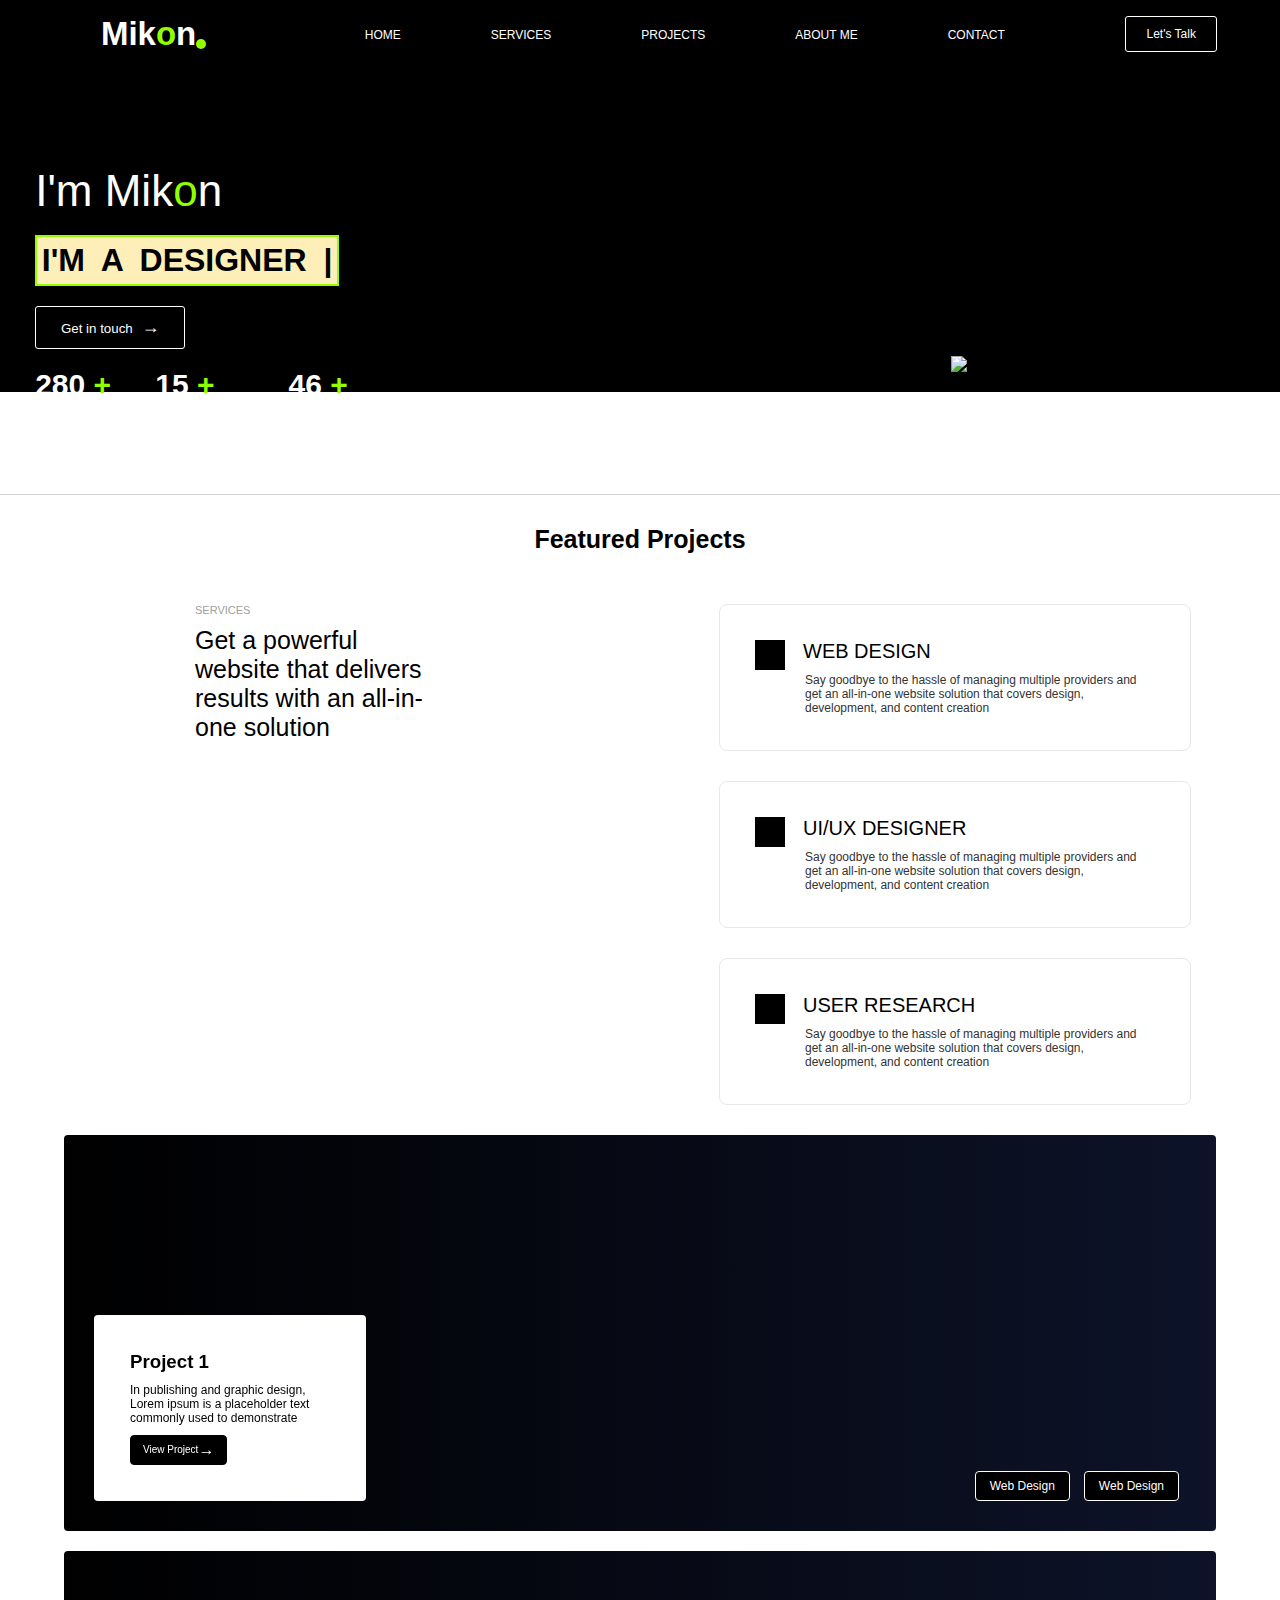
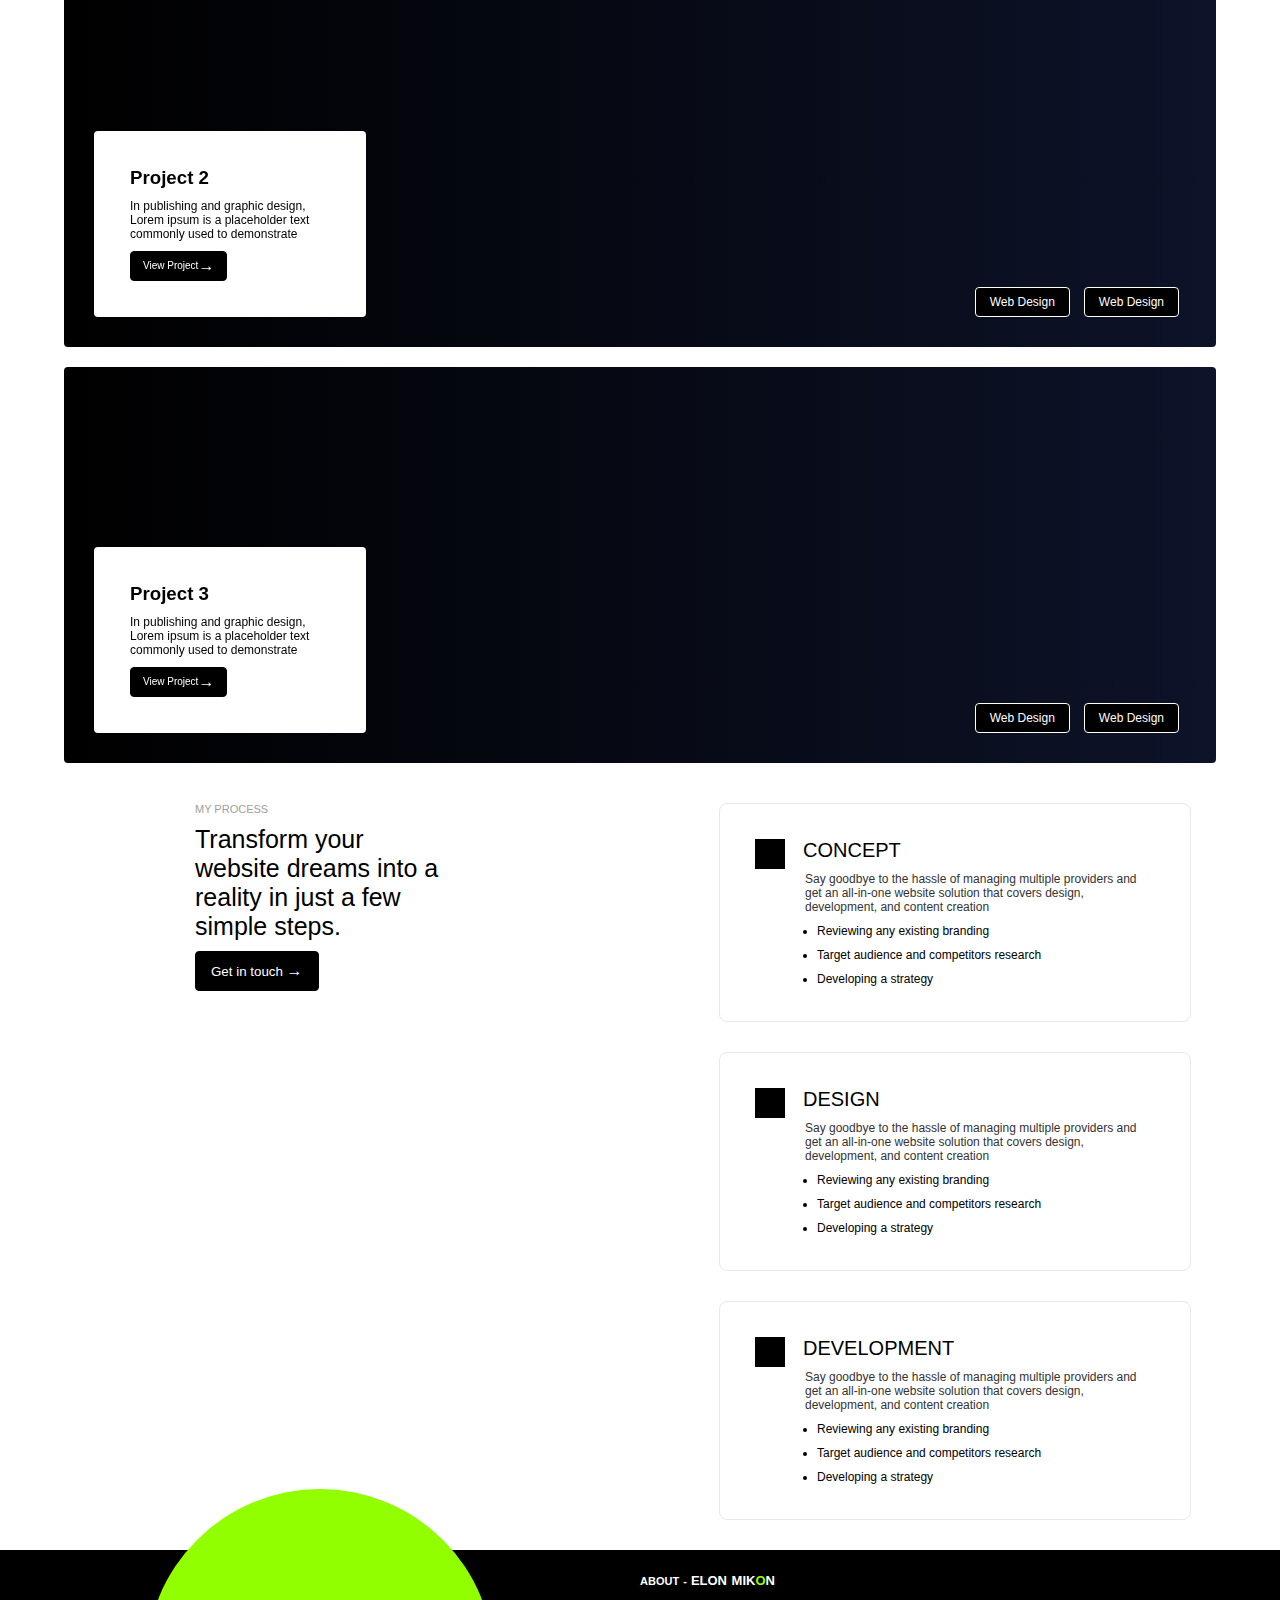
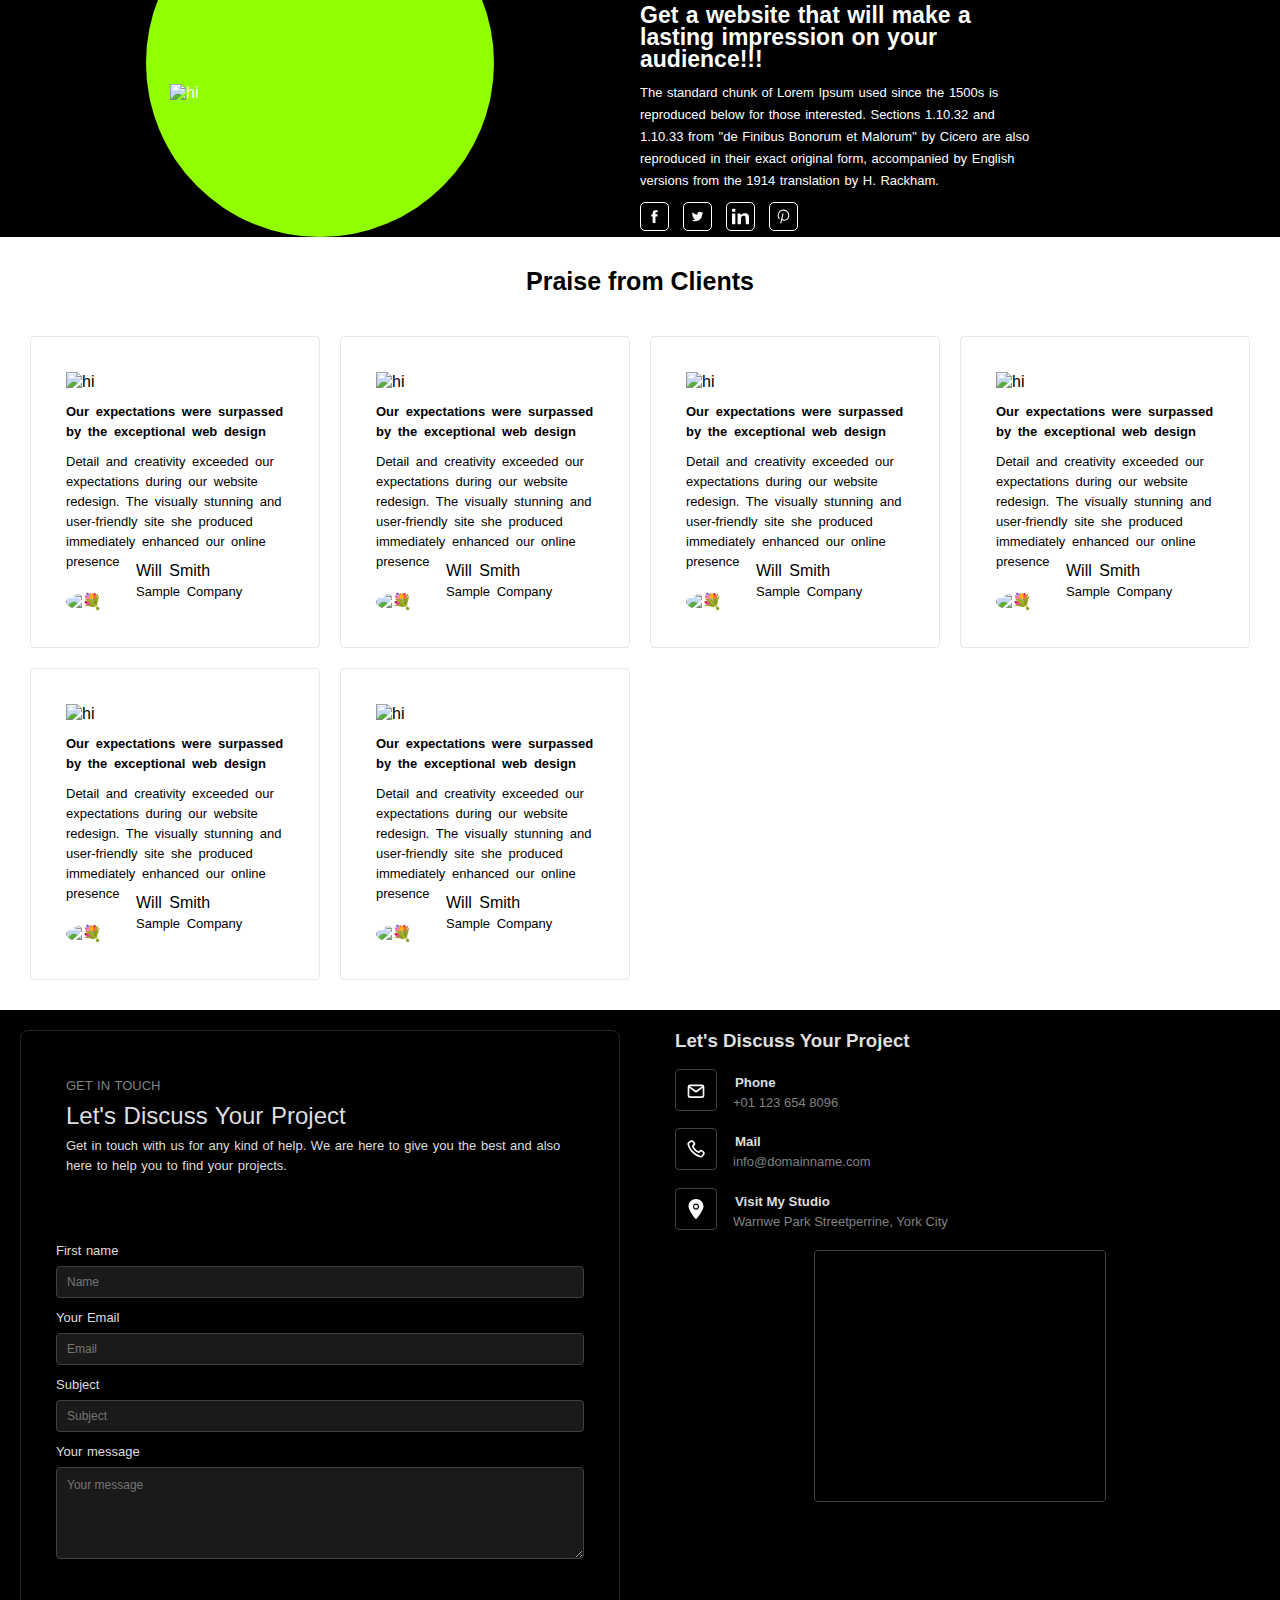
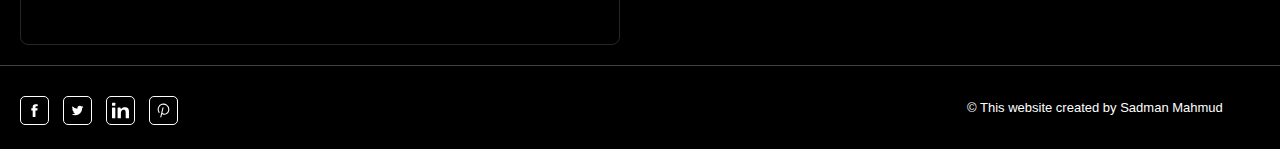
==== Website/index.html @ f8e53449 "full complit" ====
<!DOCTYPE html>
<html lang="en">
<head>
  <link rel="shortcut icon" href="/T logo.png" type="image/x-icon">
  <link rel="stylesheet" href="style.css">
  <meta charset="UTF-8">
  <meta name="viewport" content="width=device-width, initial-scale=1.0">
  <title>Taofiq</title>
</head>
<body>

  <div class="container">

    <header>

      <div class="LoGo">
        <!-- <p>Ta<span>o</span>fiq</p> -->
        <p>Mik<span>o</span>n</p>
      </div>

      <div class="headerText">
        <ul>
          <li><a href="#" title="Home">home</a></li>
          <li><a href="#" title="Services">services</a></li>
          <li><a href="#" title="Projects">projects</a></li>
          <li><a href="#" title="About Me">about me</a></li>
          <li><a href="#" title="Contact">contact</a></li>
        </ul>
      </div>

      <div class="lastText">
        <button title=" Let's Talk">
          Let's Talk
        </button>

        <div class="menu" title="Menu">
          <svg fill="#000000" viewBox="0 0 32 32" version="1.1" xmlns="http://www.w3.org/2000/svg"><g id="SVGRepo_bgCarrier" stroke-width="0"></g><g id="SVGRepo_tracerCarrier" stroke-linecap="round" stroke-linejoin="round"></g><g id="SVGRepo_iconCarrier"> <path d="M0.844 6.050c-0.256-0.256-0.381-0.581-0.381-0.975s0.125-0.719 0.381-0.975 0.581-0.381 0.975-0.381h28.512c0.394 0 0.719 0.125 0.975 0.381s0.381 0.581 0.381 0.975-0.125 0.719-0.381 0.975-0.581 0.381-0.975 0.381h-28.512c-0.394 0-0.719-0.125-0.975-0.381zM31.306 14.963c0.256 0.256 0.381 0.581 0.381 0.975s-0.125 0.719-0.381 0.975-0.581 0.381-0.975 0.381h-28.512c-0.394 0-0.719-0.125-0.975-0.381s-0.381-0.581-0.381-0.975 0.125-0.719 0.381-0.975 0.581-0.381 0.975-0.381h28.512c0.394 0 0.719 0.125 0.975 0.381zM31.306 25.819c0.256 0.256 0.381 0.581 0.381 0.975s-0.125 0.719-0.381 0.975-0.581 0.381-0.975 0.381h-28.512c-0.394 0-0.719-0.125-0.975-0.381s-0.381-0.581-0.381-0.975 0.125-0.719 0.381-0.975 0.581-0.381 0.975-0.381h28.512c0.394 0 0.719 0.131 0.975 0.381z"></path> </g></svg>
        </div>

      </div>

    </header>
    
    <section>
      
    <div class="left">

      <div class="leftText">
        <h1 id="myName">
          I'm <span title="Taofiq">Mik<span>o</span>n</span>
        </h1>
        <h1 class="box" id="text-box">
          I'M A DESIGNER |
        </h1>

        <button>Get in touch <span>&#8594;</span></button>

        <div class="review">

          <div class="r-box">
            <h3 class="h3-1">280
              <span>+</span>
            </h3>
            <label>Google Review</label>
          </div>

        <div class="r-box">
          <h3 class="h3-2">15
            <span>+</span>
          </h3>
          <label>Years Experience</label>
        </div>

        
        <div class="r-box">
          <h3 class="h3-3">46
            <span>+</span>
          </h3>
          <label>Awward Winning</label>
  
        </div>

      </div>

      </div>



    </div>

    <div class="right">

      <div>
        <img src="https://stape.io/_next/static/media/enveloper-with-key.4e823e86.svg" alt="">
        <!-- <svg viewBox="0 0 24 24" fill="none" xmlns="http://www.w3.org/2000/svg"><g id="SVGRepo_bgCarrier" stroke-width="0"></g><g id="SVGRepo_tracerCarrier" stroke-linecap="round" stroke-linejoin="round"></g><g id="SVGRepo_iconCarrier"> <path d="M9.60966 5.86016C8.24522 6.40538 7.563 6.67798 7.48069 7.24324C7.39837 7.80849 7.97047 8.29204 9.11468 9.25915L9.4107 9.50935C9.73584 9.78417 9.89842 9.92158 9.99161 10.1089C10.0848 10.2962 10.0981 10.5121 10.1246 10.9441L10.1488 11.3373C10.2421 12.8574 10.2888 13.6174 10.7828 13.8794C11.2768 14.1414 11.8909 13.7319 13.1191 12.9129L13.4368 12.701C13.7858 12.4683 13.9603 12.3519 14.1599 12.32C14.3595 12.288 14.5616 12.344 14.9657 12.456L15.3336 12.558C16.7558 12.9522 17.4669 13.1493 17.8545 12.746C18.2421 12.3427 18.0495 11.6061 17.6644 10.1328M17.999 7.83522C18.7845 6.55883 19.1773 5.92063 18.9229 5.40935C18.6685 4.89806 17.9354 4.85229 16.4691 4.76076L16.0898 4.73708C15.6731 4.71107 15.4648 4.69807 15.2839 4.60208C15.1029 4.5061 14.9698 4.338 14.7037 4.00181L14.4614 3.69574C13.5247 2.51266 13.0564 1.92112 12.5115 2.00845C11.9667 2.09577 11.7062 2.80412 11.1851 4.22083" stroke="#ffffff" stroke-width="1.5" stroke-linecap="round"></path> <path d="M7.44645 7.24121C5.11144 8.94915 3.32371 12.2158 4.24844 18.0004C5.06701 15.5892 7.53446 13.6579 10.2908 12.7283" stroke="#ffffff" stroke-width="1.5" stroke-linecap="round" stroke-linejoin="round"></path> <path d="M10.2808 16C10.2808 16 10.9135 17.3908 11.6935 17.8692C12.4735 18.3475 14 18.2808 14 18.2808C14 18.2808 12.6092 18.9135 12.1308 19.6935C11.6525 20.4735 11.7192 22 11.7192 22C11.7192 22 11.0865 20.6092 10.3065 20.1308C9.52652 19.6525 8 19.7192 8 19.7192C8 19.7192 9.39082 19.0865 9.86916 18.3065C10.3475 17.5265 10.2808 16 10.2808 16Z" stroke="#ffffff" stroke-linejoin="round"></path> <path d="M18.4795 15C18.4795 15 18.0577 15.9272 17.5377 16.2461C17.0177 16.565 16 16.5205 16 16.5205C16 16.5205 16.9272 16.9423 17.2461 17.4623C17.565 17.9823 17.5205 19 17.5205 19C17.5205 19 17.9423 18.0728 18.4623 17.7539C18.9823 17.435 20 17.4795 20 17.4795C20 17.4795 19.0728 17.0577 18.7539 16.5377C18.435 16.0177 18.4795 15 18.4795 15Z" stroke="#ffffff" stroke-linejoin="round"></path> </g></svg> -->
      </div>

      <img class="profile" src="https://shtheme.com/demosd/mikon/wp-content/uploads/2023/09/about-me.png" alt="Hero Img">
      <!-- <img src="https://niloydeveloper.com/wp-content/uploads/2023/10/niloy-website-wordpress-developer-professional-web-development-niloy-home-page-hero-section.png" alt="" class="profile"> -->
    </div>
    </section>

  <footer class="sectionFooter">

    <div class="imgDiv1">
      <img src="https://shtheme.com/demosd/mikon/wp-content/uploads/2023/09/brand-1.svg" alt="">
    </div>

    <div class="imgDiv2">
      <img src="https://shtheme.com/demosd/mikon/wp-content/uploads/2023/09/brand-2.svg" alt="">
    </div>

    <div class="imgDiv3">
      <img src="https://shtheme.com/demosd/mikon/wp-content/uploads/2023/09/brand-1.svg" alt="">
    </div>

    <div class="imgDiv4">
      <img src="https://shtheme.com/demosd/mikon/wp-content/uploads/2023/09/brand-2.svg" alt="">
    </div>

    <div class="imgDiv5">
      <img src="https://shtheme.com/demosd/mikon/wp-content/uploads/2023/09/brand-1.svg" alt="">
    </div>
    

  </footer>

  <div  class="h2">
    <h2>Featured Projects</h2>
  </div>

  <div class="services">

    <div class="servicesLeft">


      <div>
        <p>SERVICES</p>
        <h2>
          Get a powerful website that delivers results with an all-in-one solution
        </h2>
      </div>

    </div>


    <div class="servicesRight">

      <div class="rightBox">

        <h5>WEB DESIGN</h5>

        <p>
          Say goodbye to the hassle of managing multiple providers and get an all-in-one website solution that covers design, development, and content creation
        </p>
      </div>

      <div class="rightBox">

        <h5>UI/UX DESIGNER</h5>
        <p>
          Say goodbye to the hassle of managing multiple providers and get an all-in-one website solution that covers design, development, and content creation
        </p>
        
      </div>

      <div class="rightBox">

        <h5>USER RESEARCH</h5>

        <p>
          Say goodbye to the hassle of managing multiple providers and get an all-in-one website solution that covers design, development, and content creation
        </p>
      </div>


    </div>

  </div>


  <main>

    <div class="Project">
      <div class="Left">

        <div class="pBox">
          <h3>Project 1</h3>
          <p>In publishing and graphic design, Lorem ipsum is a placeholder text commonly used to demonstrate</p>
          <button>View Project<span>&#8594;</span></button>
        </div>

      </div>

      <div class="Right">

        <div>
          <span>web design</span>
          <span>web design</span>
        </div>
      </div>
    </div>

    <div class="Project">
      <div class="Left">

        <div class="pBox">
          <h3>Project 2</h3>
          <p>In publishing and graphic design, Lorem ipsum is a placeholder text commonly used to demonstrate</p>
          <button>View Project<span>&#8594;</span></button>
        </div>

      </div>

      <div class="Right">

        <div>
          <span>web design</span>
          <span>web design</span>
        </div>
      </div>
    </div>

    <div class="Project">
      <div class="Left">

        <div class="pBox">
          <h3>Project 3</h3>
          <p>In publishing and graphic design, Lorem ipsum is a placeholder text commonly used to demonstrate</p>
          <button>View Project<span>&#8594;</span></button>
        </div>

      </div>

      <div class="Right">

        <div>
          <span>web design</span>
          <span>web design</span>
        </div>
      </div>
    </div>

  </main>

  <div class="services">
    
    <div class="servicesLeft">

      <div>
        <p>MY PROCESS</p>
        <h2>
          Transform your website dreams into a reality in just a few simple steps.        
        </h2>
        <button>Get in touch <span>&#8594;</span></button>
      </div>



    </div>


    <div class="servicesRight">

      <div class="rightBox">

        <h5>CONCEPT</h5>

        <p>
          Say goodbye to the hassle of managing multiple providers and get an all-in-one website solution that covers design, development, and content creation        
        </p>

        <ul>
          <li>Reviewing any existing branding</li>
          <li>Target audience and competitors research</li>
          <li>Developing a strategy</li>
        </ul>

      </div>

      <div class="rightBox">

        <h5>DESIGN</h5>
        <p>
          Say goodbye to the hassle of managing multiple providers and get an all-in-one website solution that covers design, development, and content creation        
        </p>

        <ul>
          <li>Reviewing any existing branding</li>
          <li>Target audience and competitors research</li>
          <li>Developing a strategy</li>
        </ul>
        
      </div>

      <div class="rightBox">

        <h5>DEVELOPMENT</h5>

        <p>
          Say goodbye to the hassle of managing multiple providers and get an all-in-one website solution that covers design, development, and content creation        
        </p>

        <ul>
          <li>Reviewing any existing branding</li>
          <li>Target audience and competitors research</li>
          <li>Developing a strategy</li>
        </ul>

      </div>


    </div>

  </div>


    <div class="about">

      <div class="imgBackground">

        <div class="backgroundDiv"></div>

            <!-- <img class="profile" src="https://niloydeveloper.com/wp-content/uploads/2023/10/niloy-website-wordpress-developer-professional-web-development-niloy-home-page-hero-section.png" alt="hi" loading="lazy"> -->
            <img class="profile"  src="https://shtheme.com/demosd/mikon/wp-content/uploads/2023/09/about-me-01.png" alt="hi" loading="lazy">

      </div>

      <div class="information">

        <div>
          <h6>
            ABOUT - <span>ELON MIK<span>O</span>N</span>
          </h6>
  
          <h3>
            Get a website that will make a lasting impression on your audience!!!
          </h3>
  
          <p>
            The standard chunk of Lorem Ipsum used since the 1500s is reproduced below for those interested. Sections 1.10.32 and 1.10.33 from "de Finibus Bonorum et Malorum" by Cicero are also reproduced in their exact original form, accompanied by English versions from the 1914 translation by H. Rackham.
          </p>

          <div class="svg">
            <a href="https://www.facebook.com/" target="_blank"><svg class="fb" title="Facebook" fill="#000000" viewBox="0 0 32 32" id="Camada_1" version="1.1" xml:space="preserve" xmlns="http://www.w3.org/2000/svg" xmlns:xlink="http://www.w3.org/1999/xlink"><g id="SVGRepo_bgCarrier" stroke-width="0"></g><g id="SVGRepo_tracerCarrier" stroke-linecap="round" stroke-linejoin="round"></g><g id="SVGRepo_iconCarrier"><style type="text/css"> .st0{fill-rule:evenodd;clip-rule:evenodd;} </style><path class="st0" d="M12.6,16.1v11.6c0,0.2,0.1,0.3,0.3,0.3h4.6c0.2,0,0.3-0.1,0.3-0.3V15.9h3.4c0.2,0,0.3-0.1,0.3-0.3l0.3-3.6 c0-0.2-0.1-0.3-0.3-0.3h-3.7V9.2c0-0.6,0.5-1.1,1.2-1.1h2.6C21.9,8.1,22,8,22,7.8V4.3C22,4.1,21.9,4,21.7,4h-4.4 c-2.6,0-4.7,1.9-4.7,4.3v3.4h-2.3c-0.2,0-0.3,0.1-0.3,0.3v3.6c0,0.2,0.1,0.3,0.3,0.3h2.3V16.1z"></path></g></svg></a>
      
            <a href="https://www.x.com/" target="_blank"><svg class="twitter " title="Twitter" fill="#000000" viewBox="0 0 32 32" id="icon" xmlns="http://www.w3.org/2000/svg"><g id="SVGRepo_bgCarrier" stroke-width="0"></g><g id="SVGRepo_tracerCarrier" stroke-linecap="round" stroke-linejoin="round"></g><g id="SVGRepo_iconCarrier"><defs><style>.cls-1{fill:none;}</style></defs><title>logo--twitter</title><path d="M11.92,24.94A12.76,12.76,0,0,0,24.76,12.1c0-.2,0-.39,0-.59A9.4,9.4,0,0,0,27,9.18a9.31,9.31,0,0,1-2.59.71,4.56,4.56,0,0,0,2-2.5,8.89,8.89,0,0,1-2.86,1.1,4.52,4.52,0,0,0-7.7,4.11,12.79,12.79,0,0,1-9.3-4.71,4.51,4.51,0,0,0,1.4,6,4.47,4.47,0,0,1-2-.56v.05A4.53,4.53,0,0,0,9.5,17.83a4.53,4.53,0,0,1-2,.08A4.51,4.51,0,0,0,11.68,21,9.05,9.05,0,0,1,6.07,23,9.77,9.77,0,0,1,5,22.91a12.77,12.77,0,0,0,6.92,2" transform="translate(0)"></path><rect id="_Transparent_Rectangle_" data-name="<Transparent Rectangle>" class="cls-1" width="32" height="32"></rect></g></svg></a>
      
            <a href="https://www.linkedin.com/login" target="_blank"><svg class="linkedIn" title="linkedIn" fill="#000000" version="1.1" id="Capa_1" xmlns="http://www.w3.org/2000/svg" xmlns:xlink="http://www.w3.org/1999/xlink" viewBox="0 0 552.77 552.77" xml:space="preserve"><g id="SVGRepo_bgCarrier" stroke-width="0"></g><g id="SVGRepo_tracerCarrier" stroke-linecap="round" stroke-linejoin="round"></g><g id="SVGRepo_iconCarrier"> <g> <g> <path d="M17.95,528.854h71.861c9.914,0,17.95-8.037,17.95-17.951V196.8c0-9.915-8.036-17.95-17.95-17.95H17.95 C8.035,178.85,0,186.885,0,196.8v314.103C0,520.816,8.035,528.854,17.95,528.854z"></path> <path d="M17.95,123.629h71.861c9.914,0,17.95-8.036,17.95-17.95V41.866c0-9.914-8.036-17.95-17.95-17.95H17.95 C8.035,23.916,0,31.952,0,41.866v63.813C0,115.593,8.035,123.629,17.95,123.629z"></path> <path d="M525.732,215.282c-10.098-13.292-24.988-24.223-44.676-32.791c-19.688-8.562-41.42-12.846-65.197-12.846 c-48.268,0-89.168,18.421-122.699,55.27c-6.672,7.332-11.523,5.729-11.523-4.186V196.8c0-9.915-8.037-17.95-17.951-17.95h-64.192 c-9.915,0-17.95,8.035-17.95,17.95v314.103c0,9.914,8.036,17.951,17.95,17.951h71.861c9.915,0,17.95-8.037,17.95-17.951V401.666 c0-45.508,2.748-76.701,8.244-93.574c5.494-16.873,15.66-30.422,30.488-40.649c14.83-10.227,31.574-15.343,50.24-15.343 c14.572,0,27.037,3.58,37.393,10.741c10.355,7.16,17.834,17.19,22.436,30.104c4.604,12.912,6.904,41.354,6.904,85.33v132.627 c0,9.914,8.035,17.951,17.949,17.951h71.861c9.914,0,17.949-8.037,17.949-17.951V333.02c0-31.445-1.982-55.607-5.941-72.48 S535.836,228.581,525.732,215.282z"></path> </g> </g> </g></svg></a>
      
            <a href="https://www.pinterest.com/" target="_blank"><svg class="pinterest" title="Pinterest" fill="#000000" viewBox="0 0 256 256" id="Flat" xmlns="http://www.w3.org/2000/svg"><g id="SVGRepo_bgCarrier" stroke-width="0"></g><g id="SVGRepo_tracerCarrier" stroke-linecap="round" stroke-linejoin="round"></g><g id="SVGRepo_iconCarrier"> <path d="M216,112c0,22.56738-7.89648,43.20606-22.23389,58.11426C180.38916,184.02248,162.25,192,144,192c-17.8833,0-29.8208-5.85742-37.43164-11.9873L95.78711,225.83205A7.99971,7.99971,0,0,1,80.21289,222.168l32-136a7.99971,7.99971,0,0,1,15.57422,3.66406L110.894,161.62893C113.98926,166.021,123.29639,176,144,176c27.52734,0,56-23.93945,56-64A72,72,0,1,0,68.18555,152.09279a8.00027,8.00027,0,0,1-13.28223,8.92188A88.00371,88.00371,0,1,1,216,112Z"></path> </g></svg></a>
      
          </div>

        </div>


      </div>



    </div> 

    <div class="h2">
      <h2>Praise from Clients</h2>
    </div>

    <div class="praise">


      <div class="Box">
        <img src="https://shtheme.com/demosd/mikon/wp-content/uploads/2023/09/brand-1.svg" alt="hi">

        <h6>
          Our expectations were surpassed by the exceptional web design
        </h6>
        <p>
          Detail and creativity exceeded our expectations during our website redesign. The visually stunning and user-friendly site she produced immediately enhanced our online presence
        </p>


        <div class="profilePicture">
          <img src="https://shtheme.com/demosd/mikon/wp-content/uploads/2023/09/avatar-1.jpg" alt="💐">

          <h4>Will Smith</h4>
          <span>Sample Company</span>

        </div>

      </div>

      <div class="Box">
        <img src="https://shtheme.com/demosd/mikon/wp-content/uploads/2023/09/brand-2.svg" alt="hi">

        <h6>
          Our expectations were surpassed by the exceptional web design
        </h6>
        <p>
          Detail and creativity exceeded our expectations during our website redesign. The visually stunning and user-friendly site she produced immediately enhanced our online presence
        </p>


        <div class="profilePicture">
          <img src="https://shtheme.com/demosd/mikon/wp-content/uploads/2023/09/avatar-2.jpg" alt="💐">

          <h4>Will Smith</h4>
          <span>Sample Company</span>

        </div>

      </div>


      <div class="Box">
        <img src="https://shtheme.com/demosd/mikon/wp-content/uploads/2023/09/brand-1.svg" alt="hi">

        <h6>
          Our expectations were surpassed by the exceptional web design
        </h6>
        <p>
          Detail and creativity exceeded our expectations during our website redesign. The visually stunning and user-friendly site she produced immediately enhanced our online presence
        </p>


        <div class="profilePicture">
          <img src="https://shtheme.com/demosd/mikon/wp-content/uploads/2023/09/avatar-3.jpg" alt="💐">

          <h4>Will Smith</h4>
          <span>Sample Company</span>

        </div>

      </div>


      <div class="Box">
        <img src="https://shtheme.com/demosd/mikon/wp-content/uploads/2023/09/brand-2.svg" alt="hi">

        <h6>
          Our expectations were surpassed by the exceptional web design
        </h6>
        <p>
          Detail and creativity exceeded our expectations during our website redesign. The visually stunning and user-friendly site she produced immediately enhanced our online presence
        </p>


        <div class="profilePicture">
          <img src="https://shtheme.com/demosd/mikon/wp-content/uploads/2023/09/avatar-4.jpg" alt="💐">

          <h4>Will Smith</h4>
          <span>Sample Company</span>

        </div>

      </div>


      <div class="Box">
        <img src="https://shtheme.com/demosd/mikon/wp-content/uploads/2023/09/brand-1.svg" alt="hi">

        <h6>
          Our expectations were surpassed by the exceptional web design
        </h6>
        <p>
          Detail and creativity exceeded our expectations during our website redesign. The visually stunning and user-friendly site she produced immediately enhanced our online presence
        </p>


        <div class="profilePicture">
          <img src="https://shtheme.com/demosd/mikon/wp-content/uploads/2023/09/avatar-1.jpg" alt="💐">

          <h4>Will Smith</h4>
          <span>Sample Company</span>

        </div>

      </div>


      <div class="Box">
        <img src="https://shtheme.com/demosd/mikon/wp-content/uploads/2023/09/brand-2.svg" alt="hi">

        <h6>
          Our expectations were surpassed by the exceptional web design
        </h6>
        <p>
          Detail and creativity exceeded our expectations during our website redesign. The visually stunning and user-friendly site she produced immediately enhanced our online presence
        </p>


        <div class="profilePicture">
          <img src="https://shtheme.com/demosd/mikon/wp-content/uploads/2023/09/avatar-2.jpg" alt="💐">

          <h4>Will Smith</h4>
          <span>Sample Company</span>

        </div>

      </div>








    </div> 


  <div class="location">

    <div class="inputsText">

      <div class="topText">

        <p class="GET-p ">GET IN TOUCH</p>

        <h2>Let's Discuss Your Project</h2>
        <p>
          Get in touch with us for any kind of help. We are here to give you the best and also here to help you to find your projects.
        </p>

      </div>

      <div class="input">

          <label for="Name">First name</label>
          <input type="text" id="Name" placeholder="Name" required>
  
          <label for="email">Your Email</label>
          <input type="email" id="email" placeholder="Email" required>


        <label for="Subject">Subject</label>
        <input type="text" id="Subject" placeholder="Subject" required>

        <label for="message">Your message</label>
        <textarea id="message" id="message" placeholder="Your message " required></textarea>
        
      </div>

    </div>

    <div class="phoneNumber">


      <div class="pmvInformation">

        <h3>
          Let's Discuss Your Project
        </h3>
  
        <div class="phone">

          <svg viewBox="0 0 24 24" xmlns="http://www.w3.org/2000/svg" fill="#000000"><g id="SVGRepo_bgCarrier" stroke-width="0"></g><g id="SVGRepo_tracerCarrier" stroke-linecap="round" stroke-linejoin="round"></g><g id="SVGRepo_iconCarrier"> <title></title> <g id="Complete"> <g id="mail"> <g> <polyline fill="none" points="4 8.2 12 14.1 20 8.2" stroke="#ffffff" stroke-linecap="round" stroke-linejoin="round" stroke-width="2"></polyline> <rect fill="none" height="14" rx="2" ry="2" stroke="#ffffff" stroke-linecap="round" stroke-linejoin="round" stroke-width="2" width="18" x="3" y="6.5"></rect> </g> </g> </g> </g></svg>     
          <h5>Phone</h5>
          <span>+01 123 654 8096</span>
          
        </div>
  
        <div class="mail">
          <svg viewBox="0 0 24 24" fill="none" xmlns="http://www.w3.org/2000/svg"><g id="SVGRepo_bgCarrier" stroke-width="0"></g><g id="SVGRepo_tracerCarrier" stroke-linecap="round" stroke-linejoin="round"></g><g id="SVGRepo_iconCarrier"> <path fill-rule="evenodd" clip-rule="evenodd" d="M17.3545 22.2323C15.3344 21.7262 11.1989 20.2993 7.44976 16.5502C3.70065 12.8011 2.2738 8.66559 1.76767 6.6455C1.47681 5.48459 2.00058 4.36434 2.88869 3.72997L5.21694 2.06693C6.57922 1.09388 8.47432 1.42407 9.42724 2.80051L10.893 4.91776C11.5152 5.8165 11.3006 7.0483 10.4111 7.68365L9.24234 8.51849C9.41923 9.1951 9.96939 10.5846 11.6924 12.3076C13.4154 14.0306 14.8049 14.5807 15.4815 14.7576L16.3163 13.5888C16.9517 12.6994 18.1835 12.4847 19.0822 13.1069L21.1995 14.5727C22.5759 15.5257 22.9061 17.4207 21.933 18.783L20.27 21.1113C19.6356 21.9994 18.5154 22.5232 17.3545 22.2323ZM8.86397 15.136C12.2734 18.5454 16.0358 19.8401 17.8405 20.2923C18.1043 20.3583 18.4232 20.2558 18.6425 19.9488L20.3056 17.6205C20.6299 17.1665 20.5199 16.5348 20.061 16.2171L17.9438 14.7513L17.0479 16.0056C16.6818 16.5182 16.0047 16.9202 15.2163 16.7501C14.2323 16.5378 12.4133 15.8569 10.2782 13.7218C8.1431 11.5867 7.46219 9.7677 7.24987 8.7837C7.07977 7.9953 7.48181 7.31821 7.99439 6.95208L9.24864 6.05618L7.78285 3.93893C7.46521 3.48011 6.83351 3.37005 6.37942 3.6944L4.05117 5.35744C3.74413 5.57675 3.64162 5.89565 3.70771 6.15943C4.15989 7.96418 5.45459 11.7266 8.86397 15.136Z" fill="#ffffff"></path> </g></svg>     
          <h5>Mail</h5>
          <span>info@domainname.com</span>
        </div>
  
        <div class="visit">
          <svg viewBox="-4 0 32 32" version="1.1" xmlns="http://www.w3.org/2000/svg" xmlns:xlink="http://www.w3.org/1999/xlink" xmlns:sketch="http://www.bohemiancoding.com/sketch/ns" fill="#000000"><g id="SVGRepo_bgCarrier" stroke-width="0"></g><g id="SVGRepo_tracerCarrier" stroke-linecap="round" stroke-linejoin="round"></g><g id="SVGRepo_iconCarrier"> <title>location</title> <desc>Created with Sketch Beta.</desc> <defs> </defs> <g id="Page-1" stroke="none" stroke-width="1" fill="none" fill-rule="evenodd" sketch:type="MSPage"> <g id="Icon-Set-Filled" sketch:type="MSLayerGroup" transform="translate(-106.000000, -413.000000)" fill="#ffffff"> <path d="M118,422 C116.343,422 115,423.343 115,425 C115,426.657 116.343,428 118,428 C119.657,428 121,426.657 121,425 C121,423.343 119.657,422 118,422 L118,422 Z M118,430 C115.239,430 113,427.762 113,425 C113,422.238 115.239,420 118,420 C120.761,420 123,422.238 123,425 C123,427.762 120.761,430 118,430 L118,430 Z M118,413 C111.373,413 106,418.373 106,425 C106,430.018 116.005,445.011 118,445 C119.964,445.011 130,429.95 130,425 C130,418.373 124.627,413 118,413 L118,413 Z" id="location" sketch:type="MSShapeGroup"> </path> </g> </g> </g></svg>
          <h5>Visit My Studio</h5>
          <span>Warnwe Park Streetperrine, York City</span>
 
        </div>

      </div>


      <div class="map">
        <iframe src="https://www.google.com/maps/embed?pb=!1m18!1m12!1m3!1d3151.8354345093743!2d144.95741131548115!3d-37.81720974261053!2m3!1f0!2f0!3f0!3m2!1i1024!2i768!4f13.1!3m3!1m2!1s0x6ad642af0f11fd81%3A0xf5770d73d0c99999!2sQueensberry%20St%2C%20Carlton%20VIC%203055%2C%20Australia!5e0!3m2!1sen!2sus!4v1605773991071!5m2!1sen!2sus" width="600" height="450" style="border:0;" allowfullscreen="" aria-hidden="false" tabindex="0"></iframe>
      </div>



    </div>

  </div>


   
  <footer class="lastFooter">


    <div class="svg2">
      <a href="https://www.facebook.com/" target="_blank"><svg class="fb2" title="Facebook" fill="#000000" viewBox="0 0 32 32" id="Camada_1" version="1.1" xml:space="preserve" xmlns="http://www.w3.org/2000/svg" xmlns:xlink="http://www.w3.org/1999/xlink"><g id="SVGRepo_bgCarrier" stroke-width="0"></g><g id="SVGRepo_tracerCarrier" stroke-linecap="round" stroke-linejoin="round"></g><g id="SVGRepo_iconCarrier"><style type="text/css"> .st0{fill-rule:evenodd;clip-rule:evenodd;} </style><path class="st0" d="M12.6,16.1v11.6c0,0.2,0.1,0.3,0.3,0.3h4.6c0.2,0,0.3-0.1,0.3-0.3V15.9h3.4c0.2,0,0.3-0.1,0.3-0.3l0.3-3.6 c0-0.2-0.1-0.3-0.3-0.3h-3.7V9.2c0-0.6,0.5-1.1,1.2-1.1h2.6C21.9,8.1,22,8,22,7.8V4.3C22,4.1,21.9,4,21.7,4h-4.4 c-2.6,0-4.7,1.9-4.7,4.3v3.4h-2.3c-0.2,0-0.3,0.1-0.3,0.3v3.6c0,0.2,0.1,0.3,0.3,0.3h2.3V16.1z"></path></g></svg></a>

      <a href="https://www.x.com/" target="_blank"><svg class="twitter2 " title="Twitter" fill="#000000" viewBox="0 0 32 32" id="icon" xmlns="http://www.w3.org/2000/svg"><g id="SVGRepo_bgCarrier" stroke-width="0"></g><g id="SVGRepo_tracerCarrier" stroke-linecap="round" stroke-linejoin="round"></g><g id="SVGRepo_iconCarrier"><defs><style>.cls-1{fill:none;}</style></defs><title>logo--twitter</title><path d="M11.92,24.94A12.76,12.76,0,0,0,24.76,12.1c0-.2,0-.39,0-.59A9.4,9.4,0,0,0,27,9.18a9.31,9.31,0,0,1-2.59.71,4.56,4.56,0,0,0,2-2.5,8.89,8.89,0,0,1-2.86,1.1,4.52,4.52,0,0,0-7.7,4.11,12.79,12.79,0,0,1-9.3-4.71,4.51,4.51,0,0,0,1.4,6,4.47,4.47,0,0,1-2-.56v.05A4.53,4.53,0,0,0,9.5,17.83a4.53,4.53,0,0,1-2,.08A4.51,4.51,0,0,0,11.68,21,9.05,9.05,0,0,1,6.07,23,9.77,9.77,0,0,1,5,22.91a12.77,12.77,0,0,0,6.92,2" transform="translate(0)"></path><rect id="_Transparent_Rectangle_" data-name="<Transparent Rectangle>" class="cls-1" width="32" height="32"></rect></g></svg></a>

      <a href="https://www.linkedin.com/login" target="_blank"><svg class="linkedIn2" title="linkedIn" fill="#000000" version="1.1" id="Capa_1" xmlns="http://www.w3.org/2000/svg" xmlns:xlink="http://www.w3.org/1999/xlink" viewBox="0 0 552.77 552.77" xml:space="preserve"><g id="SVGRepo_bgCarrier" stroke-width="0"></g><g id="SVGRepo_tracerCarrier" stroke-linecap="round" stroke-linejoin="round"></g><g id="SVGRepo_iconCarrier"> <g> <g> <path d="M17.95,528.854h71.861c9.914,0,17.95-8.037,17.95-17.951V196.8c0-9.915-8.036-17.95-17.95-17.95H17.95 C8.035,178.85,0,186.885,0,196.8v314.103C0,520.816,8.035,528.854,17.95,528.854z"></path> <path d="M17.95,123.629h71.861c9.914,0,17.95-8.036,17.95-17.95V41.866c0-9.914-8.036-17.95-17.95-17.95H17.95 C8.035,23.916,0,31.952,0,41.866v63.813C0,115.593,8.035,123.629,17.95,123.629z"></path> <path d="M525.732,215.282c-10.098-13.292-24.988-24.223-44.676-32.791c-19.688-8.562-41.42-12.846-65.197-12.846 c-48.268,0-89.168,18.421-122.699,55.27c-6.672,7.332-11.523,5.729-11.523-4.186V196.8c0-9.915-8.037-17.95-17.951-17.95h-64.192 c-9.915,0-17.95,8.035-17.95,17.95v314.103c0,9.914,8.036,17.951,17.95,17.951h71.861c9.915,0,17.95-8.037,17.95-17.951V401.666 c0-45.508,2.748-76.701,8.244-93.574c5.494-16.873,15.66-30.422,30.488-40.649c14.83-10.227,31.574-15.343,50.24-15.343 c14.572,0,27.037,3.58,37.393,10.741c10.355,7.16,17.834,17.19,22.436,30.104c4.604,12.912,6.904,41.354,6.904,85.33v132.627 c0,9.914,8.035,17.951,17.949,17.951h71.861c9.914,0,17.949-8.037,17.949-17.951V333.02c0-31.445-1.982-55.607-5.941-72.48 S535.836,228.581,525.732,215.282z"></path> </g> </g> </g></svg></a>

      <a href="https://www.pinterest.com/" target="_blank"><svg class="pinterest2" title="Pinterest" fill="#000000" viewBox="0 0 256 256" id="Flat" xmlns="http://www.w3.org/2000/svg"><g id="SVGRepo_bgCarrier" stroke-width="0"></g><g id="SVGRepo_tracerCarrier" stroke-linecap="round" stroke-linejoin="round"></g><g id="SVGRepo_iconCarrier"> <path d="M216,112c0,22.56738-7.89648,43.20606-22.23389,58.11426C180.38916,184.02248,162.25,192,144,192c-17.8833,0-29.8208-5.85742-37.43164-11.9873L95.78711,225.83205A7.99971,7.99971,0,0,1,80.21289,222.168l32-136a7.99971,7.99971,0,0,1,15.57422,3.66406L110.894,161.62893C113.98926,166.021,123.29639,176,144,176c27.52734,0,56-23.93945,56-64A72,72,0,1,0,68.18555,152.09279a8.00027,8.00027,0,0,1-13.28223,8.92188A88.00371,88.00371,0,1,1,216,112Z"></path> </g></svg></a>

    </div>


    <div class="footerText">
      <p>
        &copy;
        This website created by 
        <a href="/Webpage/index.html" class="MyName" target="_blank">
            Sadman Mahmud
        </a>
    </p>
    </div>



  </footer>





    
  </div>
</body>
<script>
  const texts = ["I'M A DESIGNER", "I'M A DEVELOPER"];
  let index = 0;

  function changeText() {
      index = (index + 1) % texts.length;
      document.getElementById("text-box").textContent = texts[index];
  }

  setInterval(changeText, 1000);



</script>
</html>
---- Website/style.css ----
@import url('https://fonts.googleapis.com/css2?family=Poppins:wght@100;200;300;400;500;600;700;800;900&display=swap');

*{
    margin: 0;
    padding: 0;
    font-family: "Jost", sans-serif;
    /* font-family: "Poppins", sans-serif; */
}

  ::-webkit-scrollbar {
    width: 10px;
  }
  ::-webkit-scrollbar-thumb {
    background-color: var(--mainColor);
    border-radius: 6px;
    cursor: pointer;
  }
  ::-webkit-scrollbar-thumb:active{
    background-color: #84de0d;
  }
  ::-webkit-scrollbar-track {
    background-color: #f1f1f1;
  }

::selection{
    background:  var(--mainColor);
    color: #fff;
}

:root{
    --mainColor:#91FF00;
    /* --mainColor:red; */
}
.container{
   display: grid;
}

header{
    display: flex;
    justify-content: space-between;
    padding: 15px 0;
    background-color: black;
    position: fixed;
    top: 0;
    right: 0;
    z-index: 999;
    left: 0;
}

.LoGo{
    display: flex;
    justify-content: center;
    align-items: center;
    width: 24%;
}
.LoGo p{
    font-size: 33px;
    font-weight: bold;
    cursor: progress;
    color: #fff;
}
.LoGo p span{
    color: var(--mainColor);
}
.LoGo::after{
    content: "";
    background-color: var(--mainColor);
    width: 10px;
    height: 10px;
    border-radius: 50%;
    margin-top: 19px;
}

.headerText{
    width: 50%;
    display: flex;
    justify-content: center;
    align-items: center;
    /* background-color: #91FF00; */
}

.headerText ul{
    list-style: none;
    display: flex;
    flex: 1;
    justify-content: space-between;
}
.headerText ul li a{
    font-size: 12px;
    color: white;
    text-decoration: none;
    cursor: pointer;
    text-transform: uppercase;
    transition: all 0.15s;
}
.headerText ul li a:hover{
    color: var(--mainColor);
}

.lastText{
    display: flex;
    justify-content: center;
    align-items: center;
    width: 17%;
}
.lastText button{
    padding: 10px 20px;
    border-radius: 3px;
    background-color: black;
    color: #fff;
    border: 1px solid white;
    cursor: pointer;
    font-size: 12px;
}
.lastText button:hover{
    background-color: #fff;
    color: black;
}

.menu{
    display: flex;
    align-items: center;
    justify-content: center;
    width: 40px;
    border: 1px solid #ffffff;
    padding: 5px 8px;
    border-radius: 3px;
    transition: all 0.15s;    
    cursor: pointer;
    display: none;
}
.menu:hover{
    background-color: #fff;
}
.menu:hover.menu svg{
    fill: black;
}
.menu svg{
    fill: #fff;
    width: 25px;
}


@media (max-width:793px) {
    .headerText{
        display: none;
    }
    .lastText button{
        display: none;
    }
    .menu{
        display: flex;
    }
}

section{
    margin-top: 67px;
    background-color: black;
    height: 90%;
    display: grid;
    grid-template-columns: 1fr 45%;
}

.leftText{
    margin-top: 14%;
    padding-left: 5%;
    display: grid;
    gap: 10%;
}
#myName{
    font-size: 44px;
    color: #fff;
    font-weight: 100;
}
.left span{
    cursor: pointer;
}
#myName span span{
    color: var(--mainColor);
}
.box{
    border: 2px solid var(--mainColor);
    padding: 5px 0px;
    background: #FEEEB7;
    color: #000000;
    text-align: center;
    width: 300px;
    word-spacing: 8px;
}
.left button{
    padding: 10px;
    border-radius: 3px;
    background-color: black;
    color: #fff;
    border: 1px solid white;
    cursor: pointer;
    width: 150px;
    text-align: center;
}
.left button span{
    margin-left: 5px;
    font-size: 18px;
}
.left button:hover{
    background-color: #fff;
    color: black;
}

.review{
    width: 350px;
    color: #fff;
    display: flex;
    justify-content: space-between;
    align-items: center;
}

.r-box label{
    font-size: 13px;
}

.review h3 span{
    color: var(--mainColor);
}
.h3-1,.h3-2,.h3-3{
    font-size: 30px;
    font-weight: bold;
}

.reviewText{
    display: block;
}

.right{
    display: grid;
    justify-content: center;
    align-items: end;
    overflow: hidden;
}

.right div {
    width: 100px;
    position: absolute;
    top: 160px;
    right: 10px;
}
.right div img{
    animation: MyAnimation 3s infinite linear;
    width: 70px;
}
@media (max-width:720px) {
    .right div {
        display: none;
    }
}

.profile{
    width: 70%;
    animation: MyAnimation 3s infinite linear;
}
@keyframes MyAnimation {
    0% {
        transform: translateX(0);
    }
    50% {
        transform: translateX(10px);
    }
    100% {
        transform: translateX(0);
    }

}
@media (max-width:400px) {
    .profile,.right div img{
        animation: MyAnimation 0s infinite linear;
    }
}



@media (max-width:720px) {
    section{
        grid-template-columns: 1fr;
        text-align: center;
    }
    .right{
    padding-bottom: 10px;
    }
    .profile{
        width: 250px;
    }
    .review{
        justify-content: space-around;
    }
    .leftText{
        padding-left: 0;
        text-align: center;
        justify-content: center;
    }
    .box{
        margin: auto;
        font-size: 20px;
    }
    .leftText button{
        margin: auto;
    }
    #myName{
        font-size: 38px;
    }
    .r-box h3 ,label{
        font-size: 22px;
    }
    .profile{
        margin-top: 30%;
    }
    .sectionFooter{
        margin-top: -6px;
    }
    .imgDiv5{
        display: none;
    }
}


@media (max-width:500px) {
    .imgDiv4,.imgDiv3{
        display: none;
    }
}


.sectionFooter{
    height: 100px;
    background-color: #fff;
    border-bottom: 1px solid #d3d3d3;
    display: flex;
    justify-content: center;
    align-items: center;
    padding: 0 10px;
    margin-top: 32px;
}
.sectionFooter div{
    flex: 1;
    text-align: center;
}
.sectionFooter div img{
    width: 70%;
}

.services {
    display: grid;
    grid-template-columns: 1fr 1fr;
    padding-top: 30px;
}

.servicesLeft div {
    width: 250px;
    margin: 5px auto;
}

.servicesLeft div p {
    font-size: 11px;
    margin: 10px 0;
    color: #a0a0a0;
}

.servicesLeft div h2 {
    font-size: 25px;
    font-weight: 400;
}
.h2{
    text-align: center;
    margin-top: 20px;
}
.h2 h2{
    font-size: 25px;
    margin: 10px 0;
}

.servicesRight {
    display: flex;
    flex-direction: column;
    align-items: center;
    justify-content: center;
    gap: 20px;
}

@media (max-width: 930px) {
    .rightBox {
        padding: 20%;
    }
    .servicesLeft div {
        width: 80%;
    }
}

.rightBox {
    background: #FFFFFF;
    border: 1px solid #E8E8E8;
    border-radius: 8px;
    padding: 35px;
    display: flex;
    flex-direction: column;
    width: 400px;
    margin-top: 10px;
    margin-right: 10px;
}

.rightBox::before {
    content: "";
    width: 30px;
    height: 30px;
    background: black;
}

.servicesRight h5 {
    font-size: 20px;
    font-weight: 400;
    margin: -30px 0 10px 48px;
}

.servicesRight p {
    color: #333333;
    font-size: 12px;
    margin-left: 50px;
}

.servicesLeft div button{
    background-color: #000000;
    color: #fff;
    border: 1px solid rgb(0, 0, 0);
    padding: 10px 15px;
    border-radius: 4px;
    margin-top: 10px;
    transition: all 0.15s;
    cursor: pointer;
}
.servicesLeft div button:hover{
    background-color: #fff;
    color: #000000;
}

.servicesLeft div button span{
    font-size: 16px;
}

@media (max-width: 720px) {
    .services {
        grid-template-columns: 1fr;
    }

    .servicesRight {
        gap: 10px;
    }

    .rightBox {
        width: 70%;
        margin: 10px 0; 
    }
    .sectionFooter{
        margin-top: 0;
    }
}

/* Main */

main{
    /* border: 1px solid red; */
    display: grid;
    /* grid-template-rows: 1fr 1fr 1fr; */
    margin-top: 30px;
    width: 90%;
    justify-self: center;
    gap: 20px;
}

.Project{
    display: grid;
    grid-template-columns: repeat(2,1fr);
    background: linear-gradient(to right, black, #0a1026fc);
    border-radius: 4px;
    justify-self: center;
    width: 100%;
}
.pBox{
    background-color: #E8E8E8;
    max-width:200px ;
    padding: 35px;
    cursor: help;
    margin: 180px 0px 30px 30px;
    border-radius: 4px;
    background: #fff;
    backdrop-filter: blur(16px);
    border: 1px solid #ffffff26;
}
.pBox p{
    margin: 10px 0;
    font-size: 12px;
}
.pBox button{
    padding: 5px 12px;
    background: black;
    border: 1px solid #000000;
    color: #fff;
    font-size: 10px;
    border-radius: 4px;
    align-items: center;
    display: flex;
    cursor: pointer;
    transition: all 0.15s;
}
.pBox button:hover{
    background-color: white;
    color: black;
}

.pBox button span{
    font-size: 16px;
}

.Right{
    display: flex;
    flex-direction: column;
    align-items: end;
    justify-content: end;
}

.Right div{
    margin: 0px 30px 30px 30px;
    display: flex;
    border: none;
}
.Right div span{
    margin: 0 7px;
    font-size: 14px;
    padding: 7px 14px;
    background: black;
    color: #fff;
    backdrop-filter: blur(16px);
    border: 1px solid white;
    font-size: 12px;
    border-radius: 4px;
    cursor: pointer;
    text-transform: capitalize;
    transition: all 0.15s;
}
.Right div span:hover{
    background-color: white;
    color: black;
}


@media (max-width:720px) {
    .Project{
        grid-template-columns: 1fr;
    }
    .Right{
        align-items: start;
    }
    .Right div{
        margin: 23px 26px;
    }
    .Right div span{
        padding: 10px 17px;
    }
    main{
        width: 80%;
    }
    .pBox button{
        padding: 7px 15px;
    }
}

@media (max-width:500px) {
    .Right div{
        justify-self: center;
        margin: 20px auto ;
    }
    .pBox{
        margin: 30px auto;
        max-width: 50%;
    }
}

.rightBox ul li{
    font-size: 12px;
    margin-left: 62px;
    margin-top: 10px;
}


.about{
    display: grid;
    grid-template-columns: 1fr 1fr;
    background-color: #000000;
    color: #fff;
    margin-top: 30px;
}
@media (max-width:760px) {
    .about{
        grid-template-columns: 1fr;
    }
    .information{
        width: 100%;
        justify-self: center;
        padding-bottom: 30px;
    }
    .information div{
        display: flex;
        flex-direction: column;
        align-self: center;
        width: 80% !important;
    }
    .svg{
        flex-direction: row !important;
        width: 80% !important;
        justify-content: space-around;
    }
}

.imgBackground{
    display: grid;
    align-items: center;
    justify-content: center;
}
.backgroundDiv{
    background: var(--mainColor);
    width: 348px;
    height: 348px;
    position: absolute;
    display: flex;
    align-self: end;
    justify-self: center;
    border-radius: 50%;
}

.imgBackground img{
    width: 300px;
    position: relative;
}




.information{
    display: flex;
    flex-direction: column;
    justify-content: center;
    margin-top: 20px;
    line-height: 22px;
    word-spacing: 1px;
}
.information div {
    width: 400px;
}
.information div h6{
    font-size: 11px;
}

.information div h6 span{
    font-size: 13px;
}
.information div h6 span span{
    color: var(--mainColor);
}

.information div h3{
    font-size: 23px;
    margin: 12px 0;
}
.information div p{
    font-size: 13px;
}
.svg{
    display: flex;
    margin-top: 10px;
}
.svg svg{
    width: 17px;
    background-color: #000000;
    fill: #ffffff;
    padding: 5px;
    border-radius: 5px;
    border: 1px solid  rgb(255, 255, 255);
    cursor: pointer;
    transition: all 0.15s;
}
.fb{
    margin-right: 7px;
}
.twitter,.linkedIn,.pinterest{
    margin: 0 7px;
}
.svg svg:hover{
    fill: #000000;
    background-color: #fff;
}


.praise{
    display: grid;
    grid-template-columns: repeat(auto-fit, minmax(290px,1fr));
    justify-content: center;
    align-items: center;
    line-height: 20px;
    /* width: 400px; */
    word-spacing: 3px;
    gap: 20px;
    padding: 30px;
}

.Box{
    border:1px solid #E8E8E8;
    /* width: 290px; */
    margin: auto;
    /* height: 300px; */
    border-radius: 4px;
    padding: 35px;
}

.Box h6{
    font-size: 13px;
    margin: 10px 0;
}
.Box p{
    font-size: 13px;
}


.profilePicture{
    display: grid;
    flex-direction: row;
    align-items: center;
    margin-top: 20px;
}
.profilePicture h4{
    margin-left: 70px;
    margin-top: -82px;
    font-weight: 100;
}
.profilePicture span{
    font-size: 13px;
    margin-left: 70px;
    margin-top: -40px;
}

.profilePicture img{
    width: 60px;
    border-radius: 50%;
}

@media (max-width:720px) {
    .location{
        grid-template-columns: 1fr !important;
    }
    .map{
        width: 80% !important;
        height: 300px !important;
    }
}
.location{
    display: grid;
    grid-template-columns: 1fr 1fr;
    color: #dedede;
    background-color: #000000;
}


.inputsText{
    padding: 35px;
    padding-top: 10px !important;
    line-height: 20px;
    word-spacing: 1px;
    border: 1px solid #ffffff26;
    margin: 20px;
    border-radius: 8px;
}
.input{
    display: flex;
    flex-direction: column;
}

.input input{
    padding: 8px 10px;
    background-color: #1A1A1A;
    border: 1px solid rgb(65, 64, 64);
    border-radius: 4px;
}

.input textarea{
    background-color: #1A1A1A;
    padding: 10px 10px 50px 10px;
    border: 1px solid #414040;
    border-radius: 4px;
}
.input input,textarea::placeholder{
    font-size: 12px;
}

.input label{
    margin-top: 10px;
    margin-bottom: 5px;
    font-size: 13px;
    cursor: pointer;
}
.topText{
    margin-bottom: 20px;
}

.GET-p{
    font-size: 13px !important;
    color: #828282 !important;
}

.topText h2{
    font-weight: 300;
    margin: 10px 0 !important;
}
.topText{
    padding: 35px 10px;
}
.topText p{
    font-size: 13px;
}

.phoneNumber{
    background-color: rgb(0, 0, 0);
    height: 600px;
    padding-top: 20px !important;
    padding: 35px;
}

.pmvInformation{
    height: 200px;
    display: flex;
    flex-direction: column;
    justify-content: space-between;
}


.pmvInformation svg{
    width: 20px;
    fill: white !important;
    margin-right: 30px;
    background: 0E0E0E;
    padding: 10px;
    border: 1px solid #414040;
    border-radius: 4px;
    cursor: pointer;
}

.pmvInformation h5{
    margin-left: 60px;
    margin-top: -40px;
    margin-bottom: 3px;
}

.pmvInformation span{
    color: #828282 !important;
    margin-left: 58px;
    font-size: 13px;
}


.map{
    width: 270px;
    height: 230px;
    margin: auto;
    margin-top: 20px;
    padding: 10px;
    border: 1px solid #414040;
    border-radius: 4px;
}

.map iframe{
    width: 100%;
    height: 100%;
}

.lastFooter{
    border-top: 1px solid #414040;
    background-color: rgb(0, 0, 0);
    padding: 20px;
    display: flex;
    margin-bottom: -70px;
    align-items: center;
    justify-content: space-between;
}

.footerText{
    margin-right: 3%;
    display: grid;
}

.footerText p{
    font-size: 13px;
    color: #fff;
}
.footerText p a{
    text-decoration: none;
    color: #fff;
    transition: all 0.15s;
}
.footerText p a:hover{
    color: var(--mainColor);
    text-decoration: underline;
}

.lastFooter .svg{
    background-color: red;
    width: 200px;
}

.svg2{
    display: flex;
    margin-top: 10px;
}
.svg2 svg{
    width: 17px;
    background-color: #000000;
    fill: #ffffff;
    padding: 5px;
    border-radius: 5px;
    border: 1px solid  rgb(255, 255, 255);
    cursor: pointer;
    transition: all 0.15s;
}
.fb2{
    margin-right: 7px;
}
.twitter2,.linkedIn2,.pinterest2{
    margin: 0 7px;
}
.svg2 svg:hover{
    fill: #000000;
    background-color: #fff;
}


@media (max-width:500px) {
    .lastFooter{
        display: grid;
        grid-template-columns: 1fr;
    }
    .svg2{
        margin: auto;
        margin-bottom: 10px;
    }
    .footerText{
        text-align: center;
    }
}
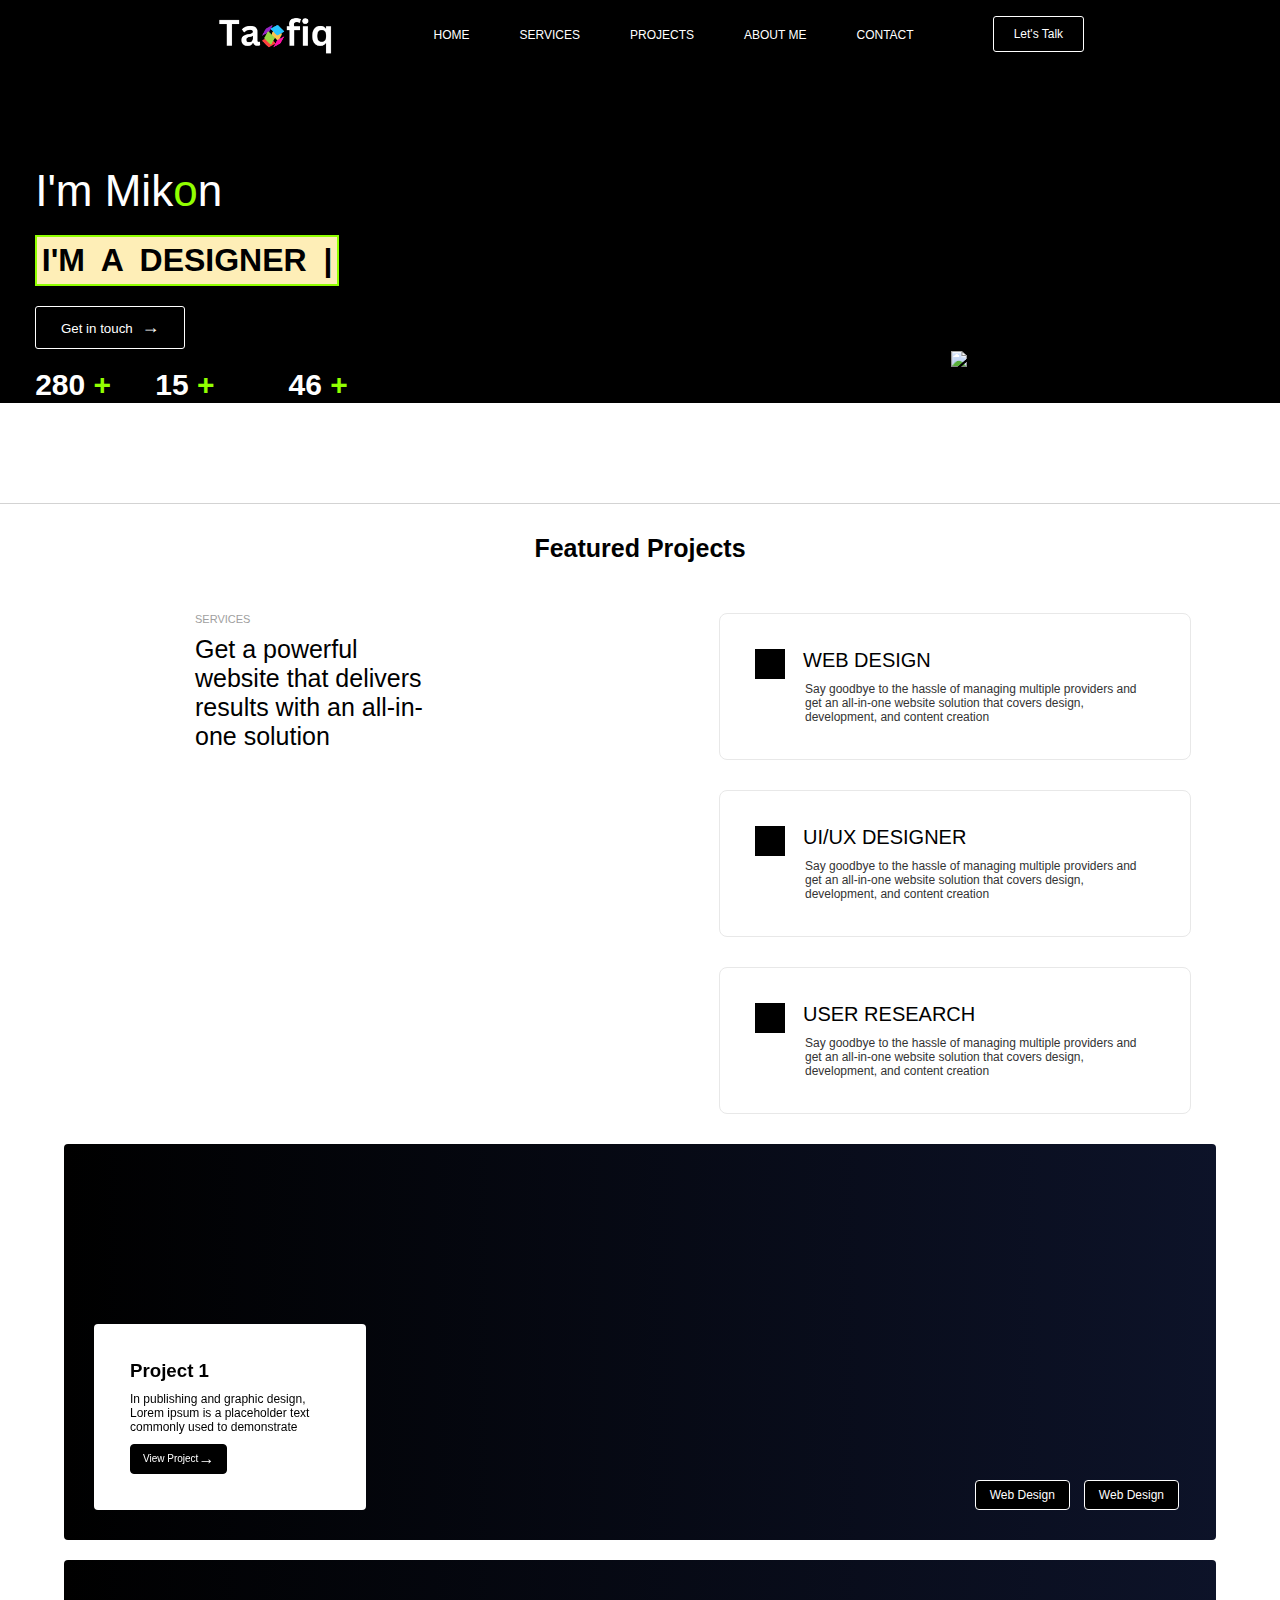
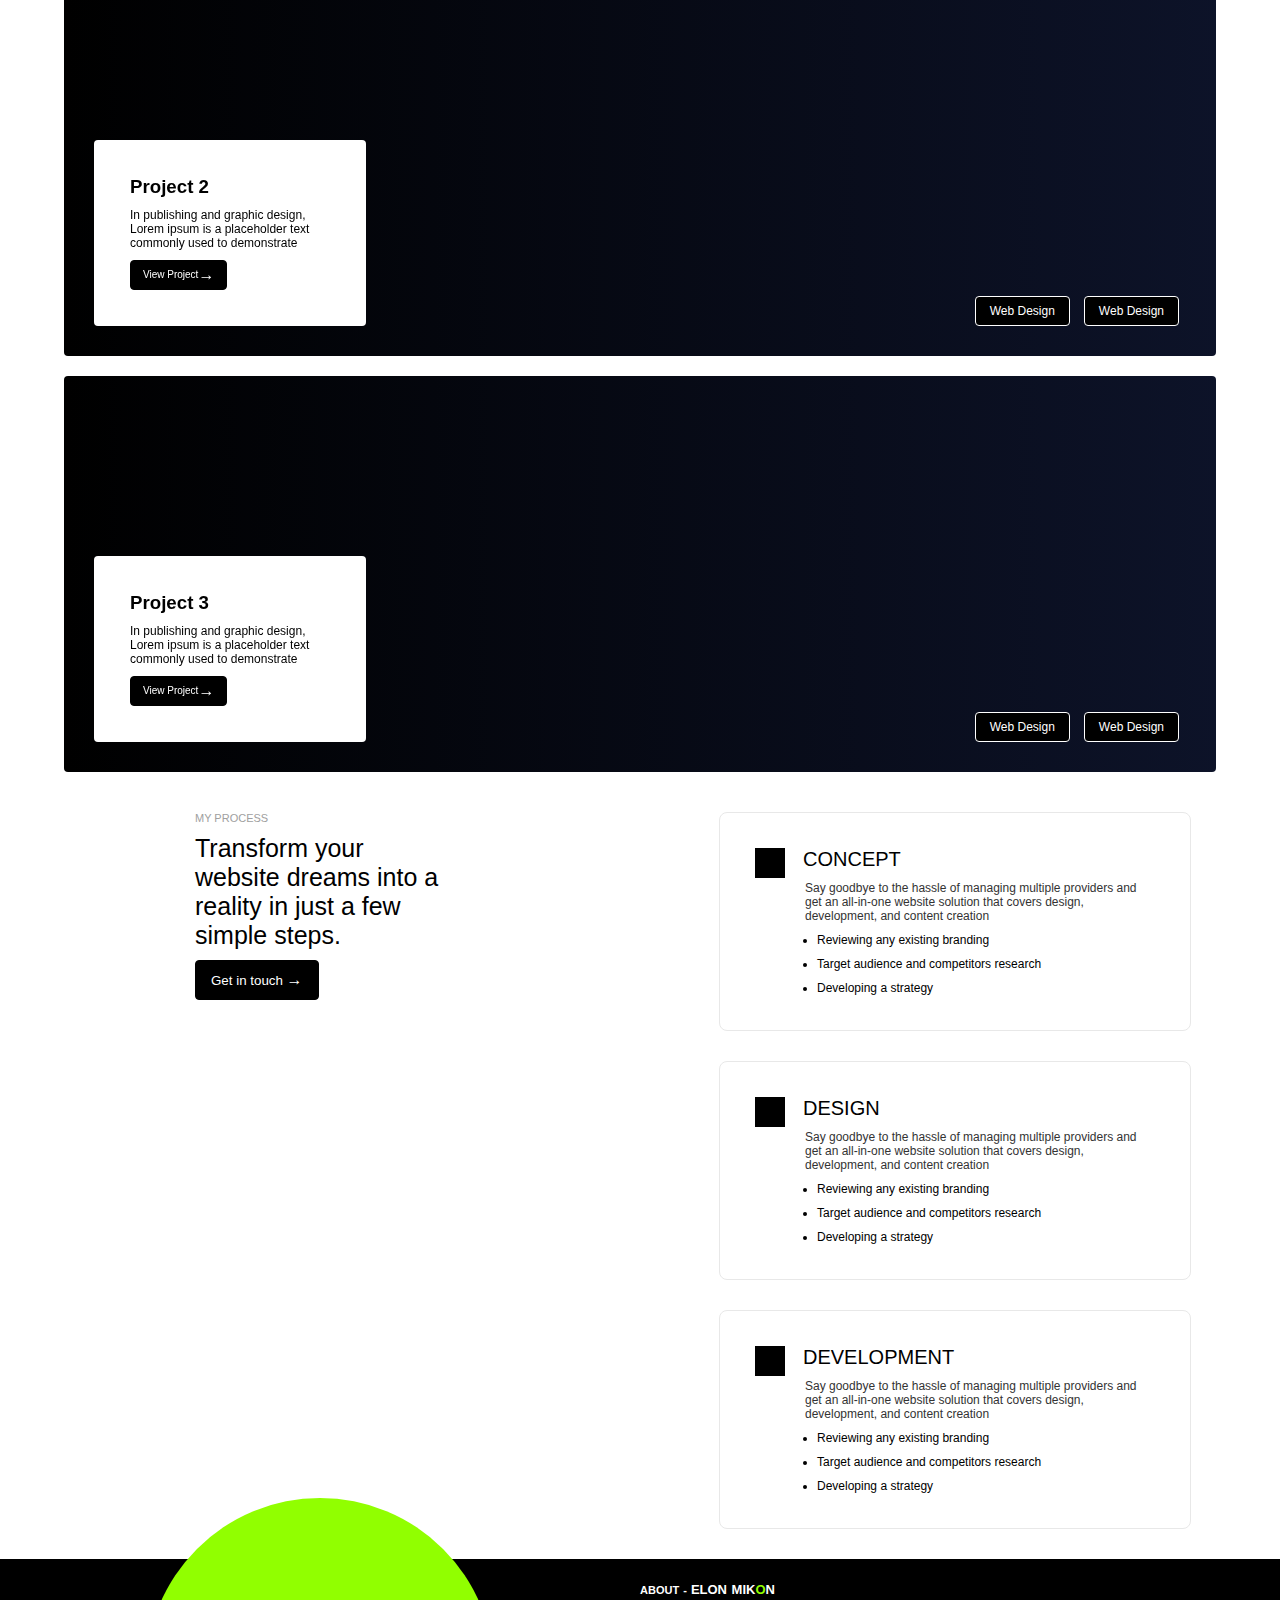
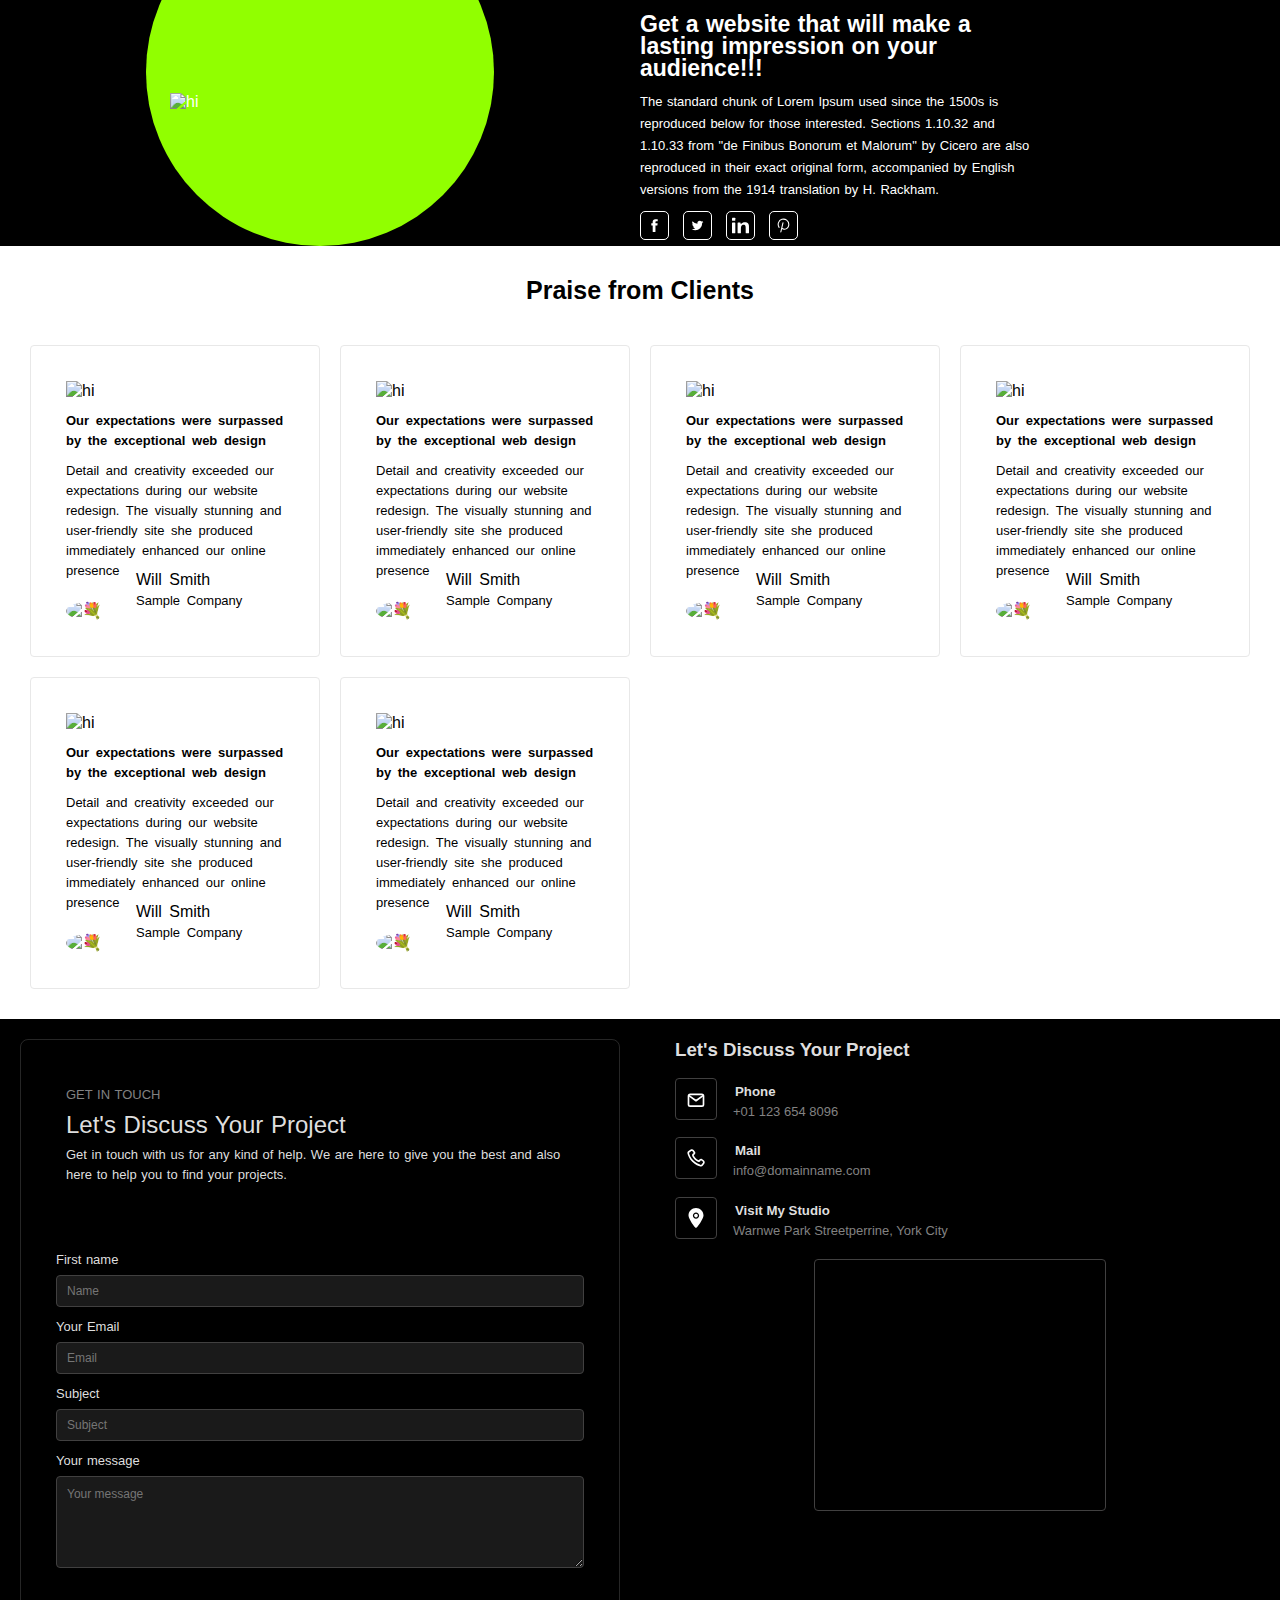
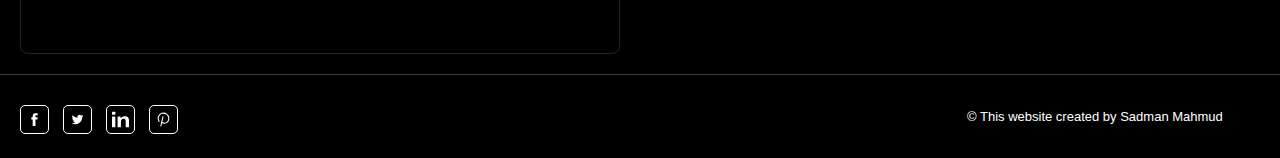
==== commit 0565498b: "commit for full website is complit" ====
--- a/Website/index.html
+++ b/Website/index.html
@@ -1,7 +1,7 @@
 <!DOCTYPE html>
 <html lang="en">
 <head>
-  <link rel="shortcut icon" href="/T logo.png" type="image/x-icon">
+  <link rel="shortcut icon" href="/Title logo.png" type="image/x-icon">
   <link rel="stylesheet" href="style.css">
   <meta charset="UTF-8">
   <meta name="viewport" content="width=device-width, initial-scale=1.0">
@@ -11,35 +11,38 @@
 
   <div class="container">
 
-    <header>
-
-      <div class="LoGo">
-        <!-- <p>Ta<span>o</span>fiq</p> -->
-        <p>Mik<span>o</span>n</p>
-      </div>
-
-      <div class="headerText">
-        <ul>
-          <li><a href="#" title="Home">home</a></li>
-          <li><a href="#" title="Services">services</a></li>
-          <li><a href="#" title="Projects">projects</a></li>
-          <li><a href="#" title="About Me">about me</a></li>
-          <li><a href="#" title="Contact">contact</a></li>
-        </ul>
-      </div>
-
-      <div class="lastText">
-        <button title=" Let's Talk">
-          Let's Talk
-        </button>
-
-        <div class="menu" title="Menu">
-          <svg fill="#000000" viewBox="0 0 32 32" version="1.1" xmlns="http://www.w3.org/2000/svg"><g id="SVGRepo_bgCarrier" stroke-width="0"></g><g id="SVGRepo_tracerCarrier" stroke-linecap="round" stroke-linejoin="round"></g><g id="SVGRepo_iconCarrier"> <path d="M0.844 6.050c-0.256-0.256-0.381-0.581-0.381-0.975s0.125-0.719 0.381-0.975 0.581-0.381 0.975-0.381h28.512c0.394 0 0.719 0.125 0.975 0.381s0.381 0.581 0.381 0.975-0.125 0.719-0.381 0.975-0.581 0.381-0.975 0.381h-28.512c-0.394 0-0.719-0.125-0.975-0.381zM31.306 14.963c0.256 0.256 0.381 0.581 0.381 0.975s-0.125 0.719-0.381 0.975-0.581 0.381-0.975 0.381h-28.512c-0.394 0-0.719-0.125-0.975-0.381s-0.381-0.581-0.381-0.975 0.125-0.719 0.381-0.975 0.581-0.381 0.975-0.381h28.512c0.394 0 0.719 0.125 0.975 0.381zM31.306 25.819c0.256 0.256 0.381 0.581 0.381 0.975s-0.125 0.719-0.381 0.975-0.581 0.381-0.975 0.381h-28.512c-0.394 0-0.719-0.125-0.975-0.381s-0.381-0.581-0.381-0.975 0.125-0.719 0.381-0.975 0.581-0.381 0.975-0.381h28.512c0.394 0 0.719 0.131 0.975 0.381z"></path> </g></svg>
-        </div>
-
-      </div>
-
-    </header>
+    <div id="header">
+      <header>
+
+        <div class="LoGo">
+          <img src="/white colour my logo.png" alt="">
+          <!-- <p>Ta<span>o</span>fiq</p> -->
+          <!-- <p>Mik<span>o</span>n</p> -->
+        </div>
+  
+        <div class="headerText">
+          <ul>
+            <li><a href="#" title="Home">home</a></li>
+            <li><a href="#" title="Services">services</a></li>
+            <li><a href="#" title="Projects">projects</a></li>
+            <li><a href="#" title="About Me">about me</a></li>
+            <li><a href="#" title="Contact">contact</a></li>
+          </ul>
+        </div>
+  
+        <div class="lastText">
+          <button title=" Let's Talk">
+            Let's Talk
+          </button>
+  
+          <div class="menu" title="Menu">
+            <svg fill="#000000" viewBox="0 0 32 32" version="1.1" xmlns="http://www.w3.org/2000/svg"><g id="SVGRepo_bgCarrier" stroke-width="0"></g><g id="SVGRepo_tracerCarrier" stroke-linecap="round" stroke-linejoin="round"></g><g id="SVGRepo_iconCarrier"> <path d="M0.844 6.050c-0.256-0.256-0.381-0.581-0.381-0.975s0.125-0.719 0.381-0.975 0.581-0.381 0.975-0.381h28.512c0.394 0 0.719 0.125 0.975 0.381s0.381 0.581 0.381 0.975-0.125 0.719-0.381 0.975-0.581 0.381-0.975 0.381h-28.512c-0.394 0-0.719-0.125-0.975-0.381zM31.306 14.963c0.256 0.256 0.381 0.581 0.381 0.975s-0.125 0.719-0.381 0.975-0.581 0.381-0.975 0.381h-28.512c-0.394 0-0.719-0.125-0.975-0.381s-0.381-0.581-0.381-0.975 0.125-0.719 0.381-0.975 0.581-0.381 0.975-0.381h28.512c0.394 0 0.719 0.125 0.975 0.381zM31.306 25.819c0.256 0.256 0.381 0.581 0.381 0.975s-0.125 0.719-0.381 0.975-0.581 0.381-0.975 0.381h-28.512c-0.394 0-0.719-0.125-0.975-0.381s-0.381-0.581-0.381-0.975 0.125-0.719 0.381-0.975 0.581-0.381 0.975-0.381h28.512c0.394 0 0.719 0.131 0.975 0.381z"></path> </g></svg>
+          </div>
+  
+        </div>
+  
+      </header>
+    </div>
     
     <section>
       
@@ -322,7 +325,8 @@
         <div class="backgroundDiv"></div>
 
             <!-- <img class="profile" src="https://niloydeveloper.com/wp-content/uploads/2023/10/niloy-website-wordpress-developer-professional-web-development-niloy-home-page-hero-section.png" alt="hi" loading="lazy"> -->
-            <img class="profile"  src="https://shtheme.com/demosd/mikon/wp-content/uploads/2023/09/about-me-01.png" alt="hi" loading="lazy">
+            <!-- <img class="profile" src="https://holahost.com/wp-content/uploads/2021/06/nibohost-people-happy-v2.png" alt="hi" loading="lazy"> -->
+            <img  src="https://shtheme.com/demosd/mikon/wp-content/uploads/2023/09/about-me-01.png" alt="hi" loading="lazy">
 
       </div>
 
@@ -536,7 +540,7 @@
         <input type="text" id="Subject" placeholder="Subject" required>
 
         <label for="message">Your message</label>
-        <textarea id="message" id="message" placeholder="Your message " required></textarea>
+        <textarea id="message" placeholder="Your message " required></textarea>
         
       </div>
 
@@ -619,7 +623,6 @@
 
 
 
-
     
   </div>
 </body>
@@ -634,6 +637,12 @@
 
   setInterval(changeText, 1000);
 
+  let name = prompt("Enter your name");
+  if(name){
+    document.getElementById("myName").innerHTML = `Hi ${name}`
+  }else{
+    alert(`Please enter your name`);
+  }
 
 
 </script>
--- a/Website/style.css
+++ b/Website/style.css
@@ -13,7 +13,7 @@
   ::-webkit-scrollbar-thumb {
     background-color: var(--mainColor);
     border-radius: 6px;
-    cursor: pointer;
+    cursor:url(/pointer.png),auto;
   }
   ::-webkit-scrollbar-thumb:active{
     background-color: #84de0d;
@@ -29,17 +29,21 @@
 
 :root{
     --mainColor:#91FF00;
-    /* --mainColor:red; */
-}
+}
+
+body{
+    cursor: url(/My\ cursor.png), auto;
+}
+
 .container{
    display: grid;
 }
 
-header{
-    display: flex;
-    justify-content: space-between;
+#header{
+    background-color: #000000;
+    width: 100% !important;
+    height: 37px;
     padding: 15px 0;
-    background-color: black;
     position: fixed;
     top: 0;
     right: 0;
@@ -47,36 +51,74 @@
     left: 0;
 }
 
+header{
+    position: absolute;
+    display: flex;
+    top: 0;
+    left: 0;
+    right: 0;
+    justify-content: space-between;
+    padding: 15px 0;
+    background-color: black;
+    height: 37px;
+    width: 100%;
+}
+@media (min-width:1241px) {
+    header{
+        width: 75%;
+        margin: auto;
+    }
+    .profile{
+        width: 40% !important;
+    }
+    .right div img{
+        display: none;
+    }
+    .sectionFooter div img {
+        width: 50% !important;
+    }
+}
+
 .LoGo{
     display: flex;
     justify-content: center;
     align-items: center;
     width: 24%;
 }
+
+@media (max-width:570px) {
+    .LoGo{
+        width: 40%;
+    }
+}
+
+.LoGo img{
+    width: 131px;
+}
+
 .LoGo p{
     font-size: 33px;
     font-weight: bold;
-    cursor: progress;
+    cursor: url(/pointer.png),auto;
     color: #fff;
 }
 .LoGo p span{
     color: var(--mainColor);
 }
-.LoGo::after{
+/* .LoGo::after{
     content: "";
     background-color: var(--mainColor);
     width: 10px;
     height: 10px;
     border-radius: 50%;
     margin-top: 19px;
-}
+} */
 
 .headerText{
     width: 50%;
     display: flex;
     justify-content: center;
     align-items: center;
-    /* background-color: #91FF00; */
 }
 
 .headerText ul{
@@ -89,7 +131,7 @@
     font-size: 12px;
     color: white;
     text-decoration: none;
-    cursor: pointer;
+    cursor:url(/pointer.png),auto;
     text-transform: uppercase;
     transition: all 0.15s;
 }
@@ -109,7 +151,7 @@
     background-color: black;
     color: #fff;
     border: 1px solid white;
-    cursor: pointer;
+    cursor: url(/pointer.png),auto;
     font-size: 12px;
 }
 .lastText button:hover{
@@ -126,7 +168,7 @@
     padding: 5px 8px;
     border-radius: 3px;
     transition: all 0.15s;    
-    cursor: pointer;
+    cursor: url(/pointer.png),auto;
     display: none;
 }
 .menu:hover{
@@ -157,6 +199,7 @@
     margin-top: 67px;
     background-color: black;
     height: 90%;
+    padding-bottom: 12px;
     display: grid;
     grid-template-columns: 1fr 45%;
 }
@@ -173,7 +216,7 @@
     font-weight: 100;
 }
 .left span{
-    cursor: pointer;
+    cursor: url(/pointer.png),auto;
 }
 #myName span span{
     color: var(--mainColor);
@@ -193,7 +236,7 @@
     background-color: black;
     color: #fff;
     border: 1px solid white;
-    cursor: pointer;
+    cursor: url(/pointer.png),auto;
     width: 150px;
     text-align: center;
 }
@@ -254,7 +297,7 @@
 }
 
 .profile{
-    width: 70%;
+    width: 65%;
     animation: MyAnimation 3s infinite linear;
 }
 @keyframes MyAnimation {
@@ -270,8 +313,8 @@
 
 }
 @media (max-width:400px) {
-    .profile,.right div img{
-        animation: MyAnimation 0s infinite linear;
+    .profile,.right div img,.imgBackground img{
+        animation: MyAnimation 0s infinite linear !important;
     }
 }
 
@@ -330,13 +373,13 @@
 
 .sectionFooter{
     height: 100px;
-    background-color: #fff;
+    background-color: #ffffff;
     border-bottom: 1px solid #d3d3d3;
     display: flex;
     justify-content: center;
     align-items: center;
     padding: 0 10px;
-    margin-top: 32px;
+    margin-top: 29px;
 }
 .sectionFooter div{
     flex: 1;
@@ -432,7 +475,7 @@
     border-radius: 4px;
     margin-top: 10px;
     transition: all 0.15s;
-    cursor: pointer;
+    cursor: url(/pointer.png),auto;
 }
 .servicesLeft div button:hover{
     background-color: #fff;
@@ -485,7 +528,7 @@
     background-color: #E8E8E8;
     max-width:200px ;
     padding: 35px;
-    cursor: help;
+    cursor: url(/pointer.png),auto;
     margin: 180px 0px 30px 30px;
     border-radius: 4px;
     background: #fff;
@@ -505,7 +548,7 @@
     border-radius: 4px;
     align-items: center;
     display: flex;
-    cursor: pointer;
+    cursor: url(/pointer.png),auto;
     transition: all 0.15s;
 }
 .pBox button:hover{
@@ -539,7 +582,7 @@
     border: 1px solid white;
     font-size: 12px;
     border-radius: 4px;
-    cursor: pointer;
+    cursor:url(/pointer.png),auto;
     text-transform: capitalize;
     transition: all 0.15s;
 }
@@ -636,6 +679,7 @@
 .imgBackground img{
     width: 300px;
     position: relative;
+    animation: MyAnimation 3s infinite linear;
 }
 
 
@@ -681,7 +725,7 @@
     padding: 5px;
     border-radius: 5px;
     border: 1px solid  rgb(255, 255, 255);
-    cursor: pointer;
+    cursor: url(/pointer.png),auto;
     transition: all 0.15s;
 }
 .fb{
@@ -800,7 +844,7 @@
     margin-top: 10px;
     margin-bottom: 5px;
     font-size: 13px;
-    cursor: pointer;
+    cursor: url(/pointer.png),auto;
 }
 .topText{
     margin-bottom: 20px;
@@ -845,7 +889,7 @@
     padding: 10px;
     border: 1px solid #414040;
     border-radius: 4px;
-    cursor: pointer;
+    cursor: url(/pointer.png),auto;
 }
 
 .pmvInformation h5{
@@ -921,7 +965,7 @@
     padding: 5px;
     border-radius: 5px;
     border: 1px solid  rgb(255, 255, 255);
-    cursor: pointer;
+    cursor: url(/pointer.png),auto;
     transition: all 0.15s;
 }
 .fb2{
@@ -948,4 +992,5 @@
     .footerText{
         text-align: center;
     }
-}+}
+
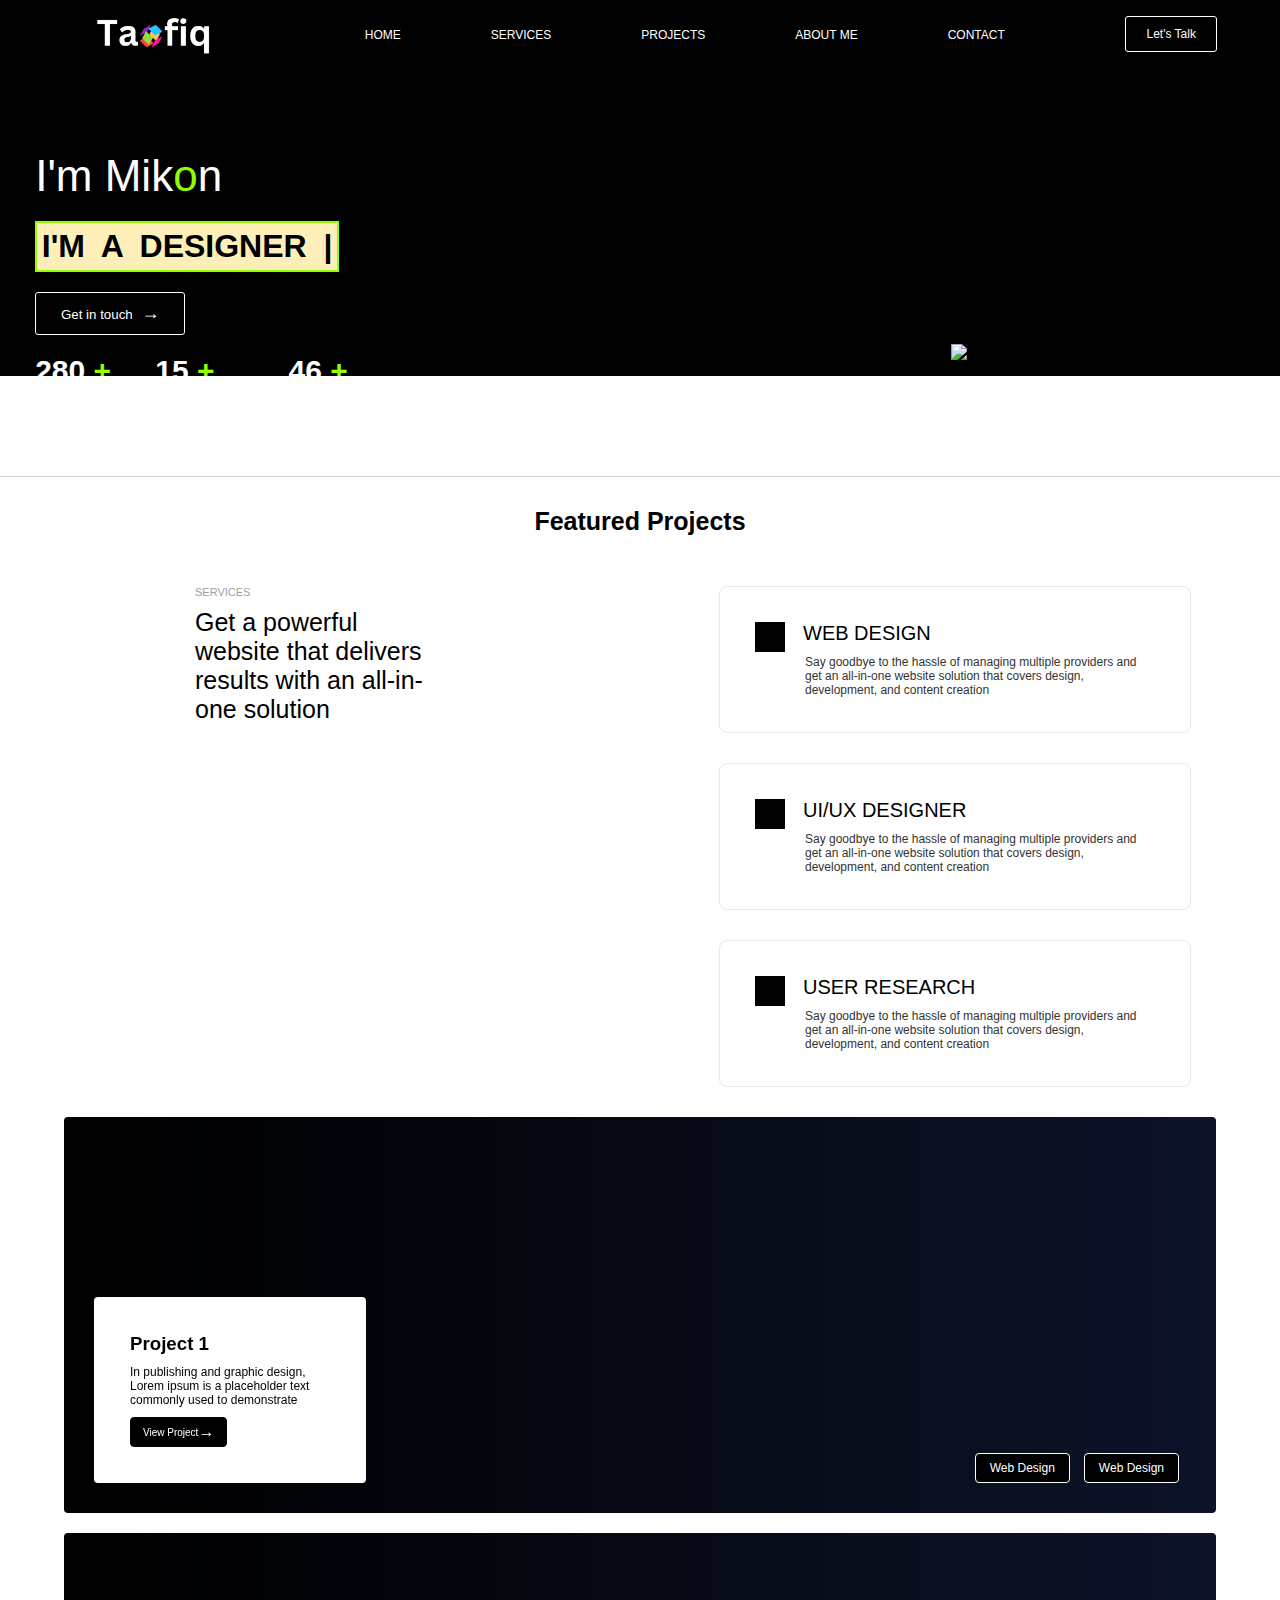
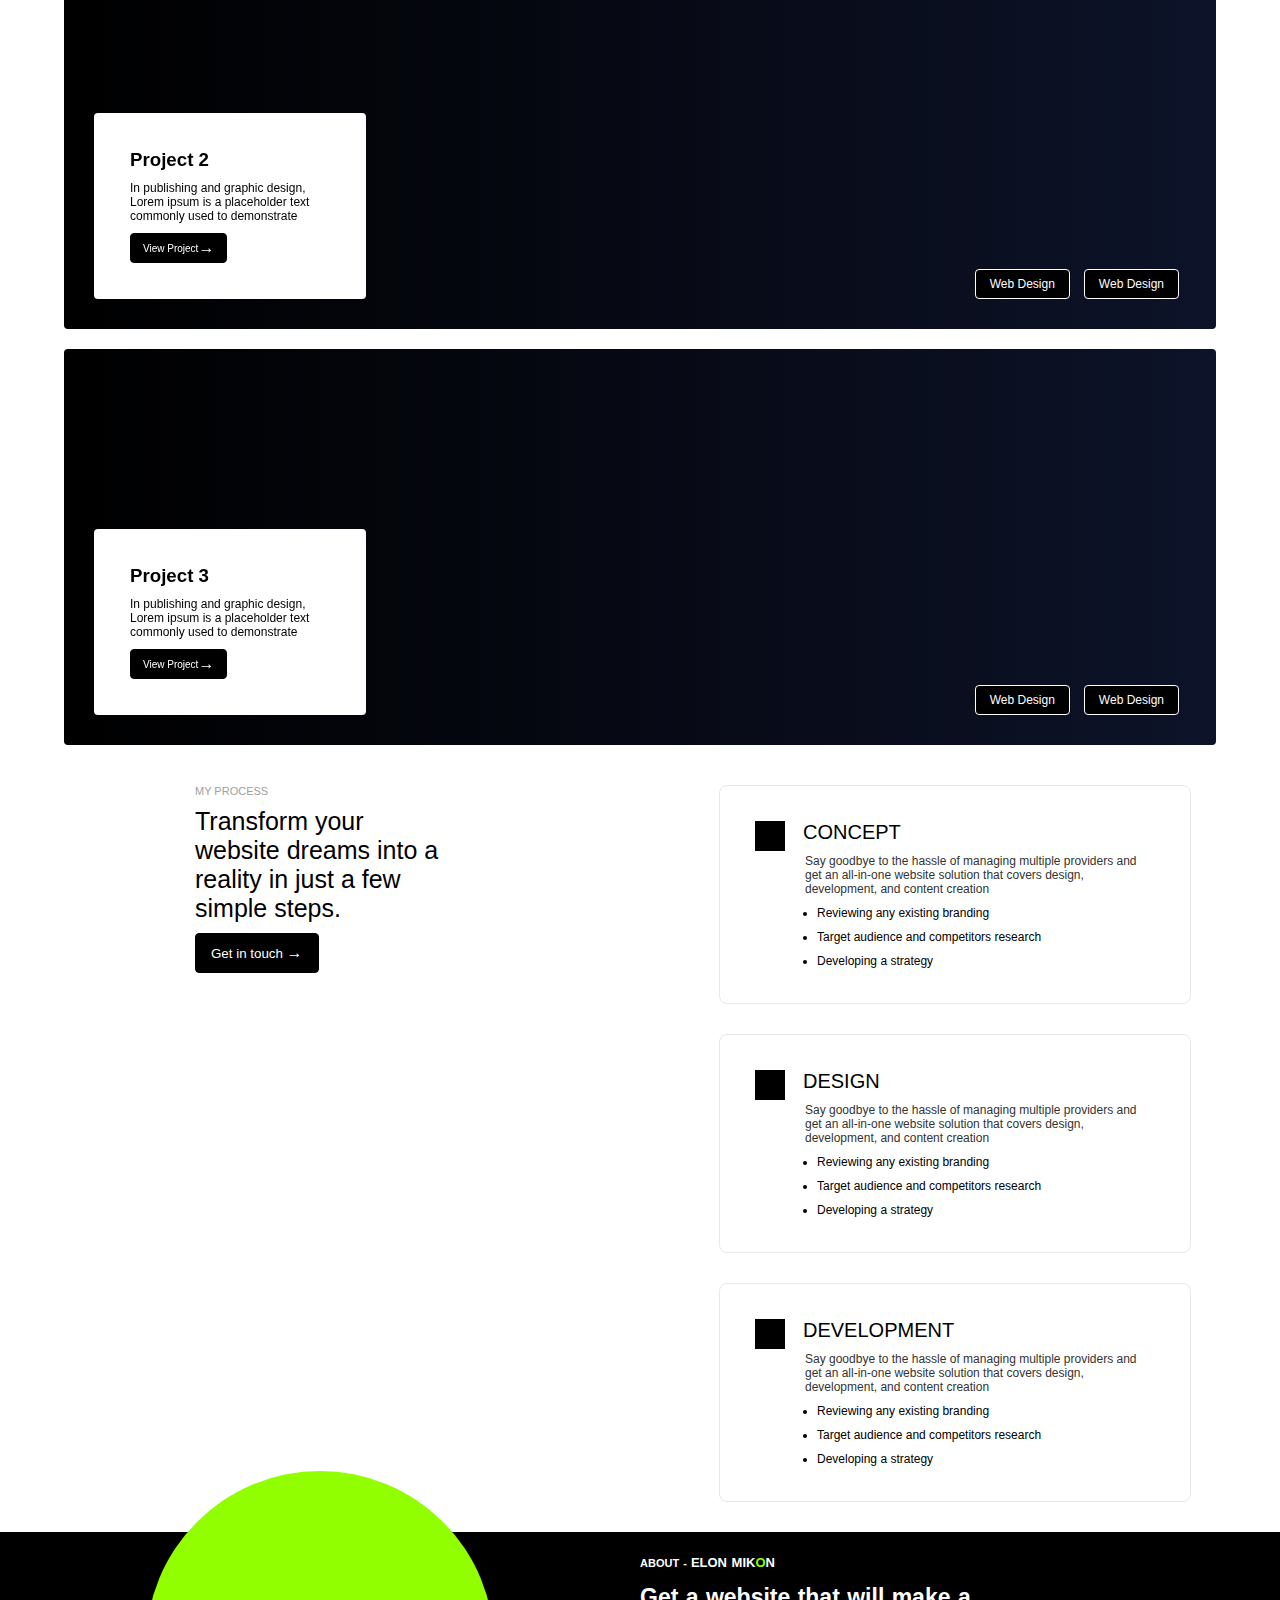
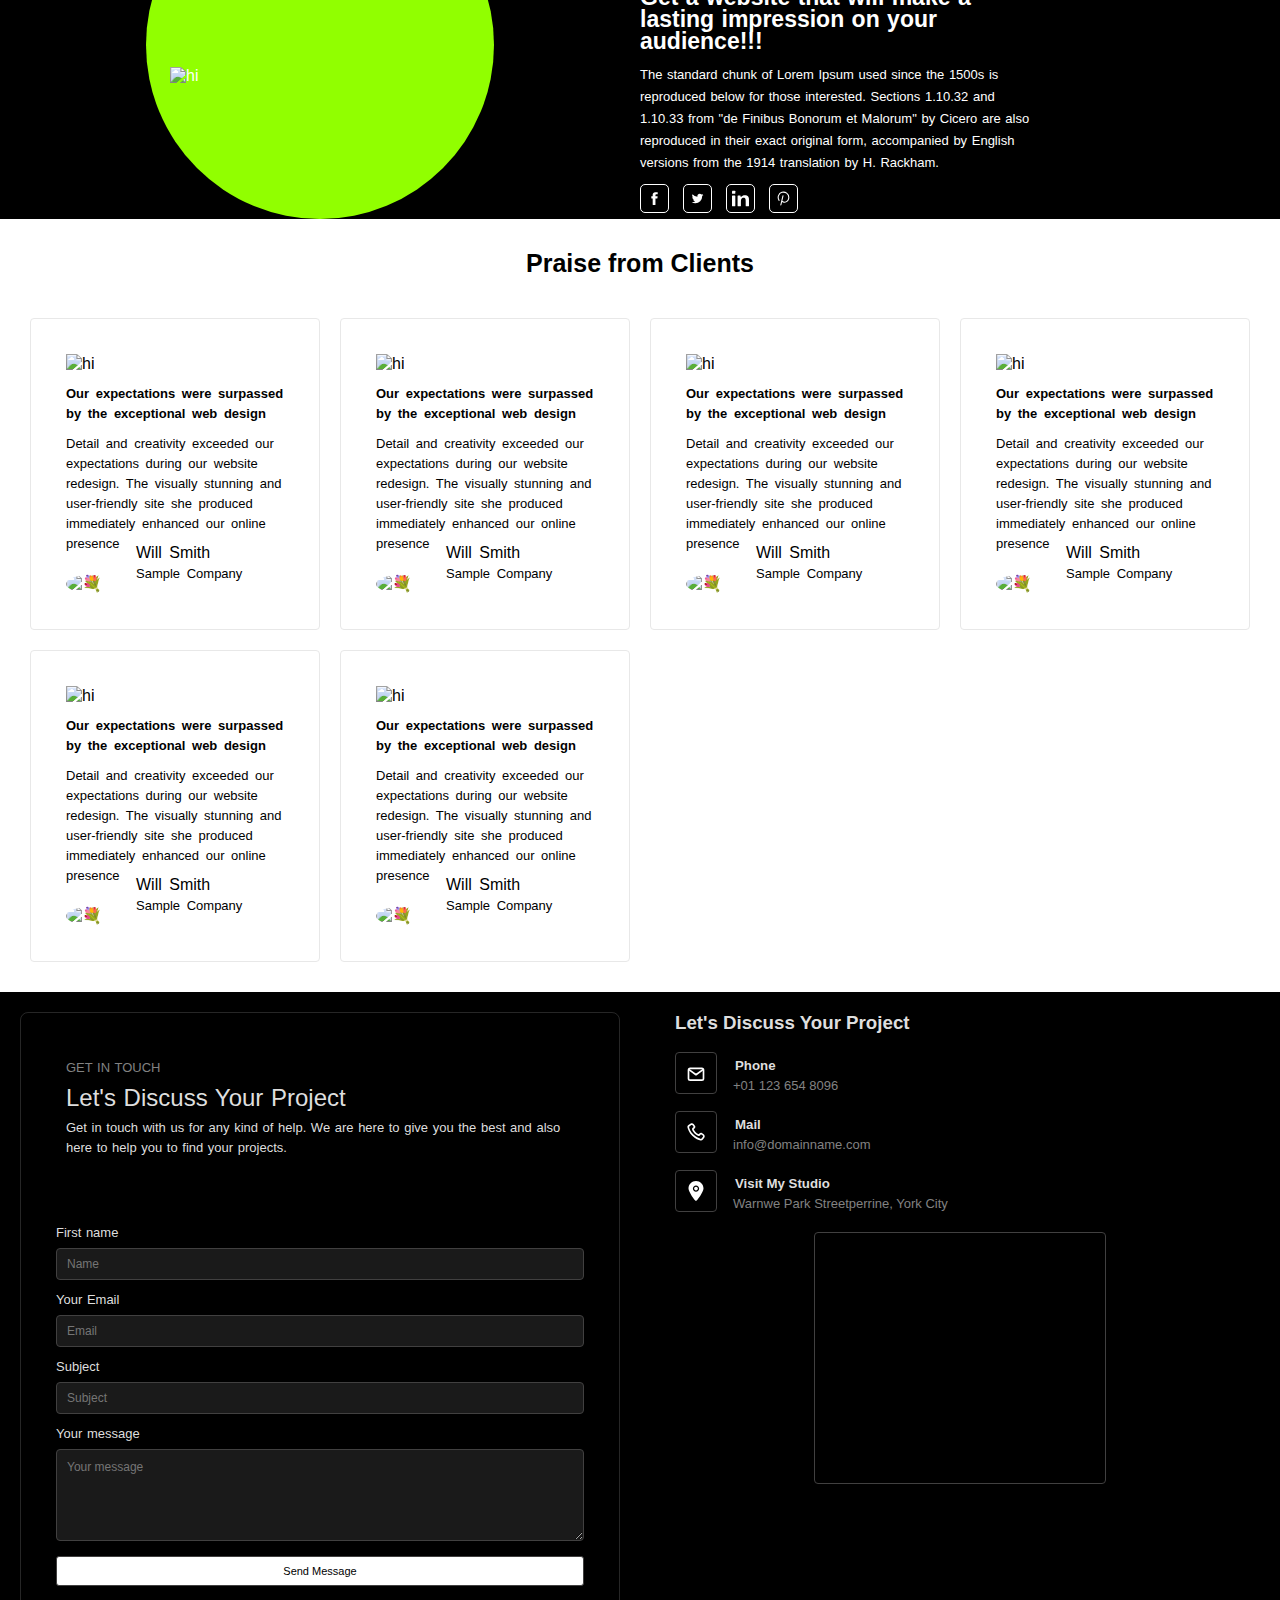
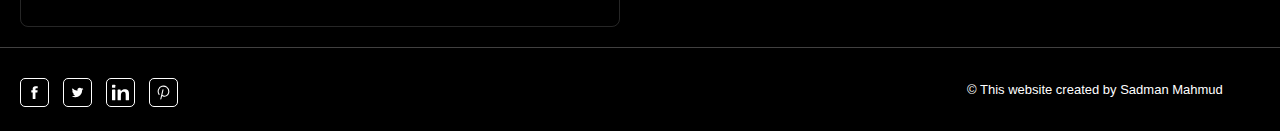
==== commit b5785e6e: "youtube make" ====
--- a/Website/index.html
+++ b/Website/index.html
@@ -325,7 +325,6 @@
         <div class="backgroundDiv"></div>
 
             <!-- <img class="profile" src="https://niloydeveloper.com/wp-content/uploads/2023/10/niloy-website-wordpress-developer-professional-web-development-niloy-home-page-hero-section.png" alt="hi" loading="lazy"> -->
-            <!-- <img class="profile" src="https://holahost.com/wp-content/uploads/2021/06/nibohost-people-happy-v2.png" alt="hi" loading="lazy"> -->
             <img  src="https://shtheme.com/demosd/mikon/wp-content/uploads/2023/09/about-me-01.png" alt="hi" loading="lazy">
 
       </div>
@@ -541,6 +540,8 @@
 
         <label for="message">Your message</label>
         <textarea id="message" placeholder="Your message " required></textarea>
+
+        <button class="btn" type="submit">Send Message</button>
         
       </div>
 
@@ -620,10 +621,6 @@
 
   </footer>
 
-
-
-
-    
   </div>
 </body>
 <script>
@@ -636,13 +633,13 @@
   }
 
   setInterval(changeText, 1000);
-
+/*
   let name = prompt("Enter your name");
   if(name){
     document.getElementById("myName").innerHTML = `Hi ${name}`
   }else{
     alert(`Please enter your name`);
-  }
+  }*/
 
 
 </script>
--- a/Website/style.css
+++ b/Website/style.css
@@ -29,6 +29,7 @@
 
 :root{
     --mainColor:#91FF00;
+    /* --mainColor:#D90429; */
 }
 
 body{
@@ -63,9 +64,9 @@
     height: 37px;
     width: 100%;
 }
-@media (min-width:1241px) {
+@media (min-width:1423px) {
     header{
-        width: 75%;
+        width: 1800px;
         margin: auto;
     }
     .profile{
@@ -199,13 +200,16 @@
     margin-top: 67px;
     background-color: black;
     height: 90%;
-    padding-bottom: 12px;
     display: grid;
     grid-template-columns: 1fr 45%;
 }
 
+/* section .left,.right{
+    padding-bottom: 5px;
+} */
+
 .leftText{
-    margin-top: 14%;
+    margin-top: 12%;
     padding-left: 5%;
     display: grid;
     gap: 10%;
@@ -846,6 +850,23 @@
     font-size: 13px;
     cursor: url(/pointer.png),auto;
 }
+
+.btn{
+    border: 1px solid #414040;
+    font-size: 11px;
+    cursor: url(/pointer.png),auto;
+    padding: 8px 10px;
+    background-color: #ffffff;
+    border-radius: 3px;
+    margin-top: 15px;
+    transition: all 0.25s;
+}
+
+.btn:hover{
+    color: white;
+    background-color: #000000;
+}
+
 .topText{
     margin-bottom: 20px;
 }
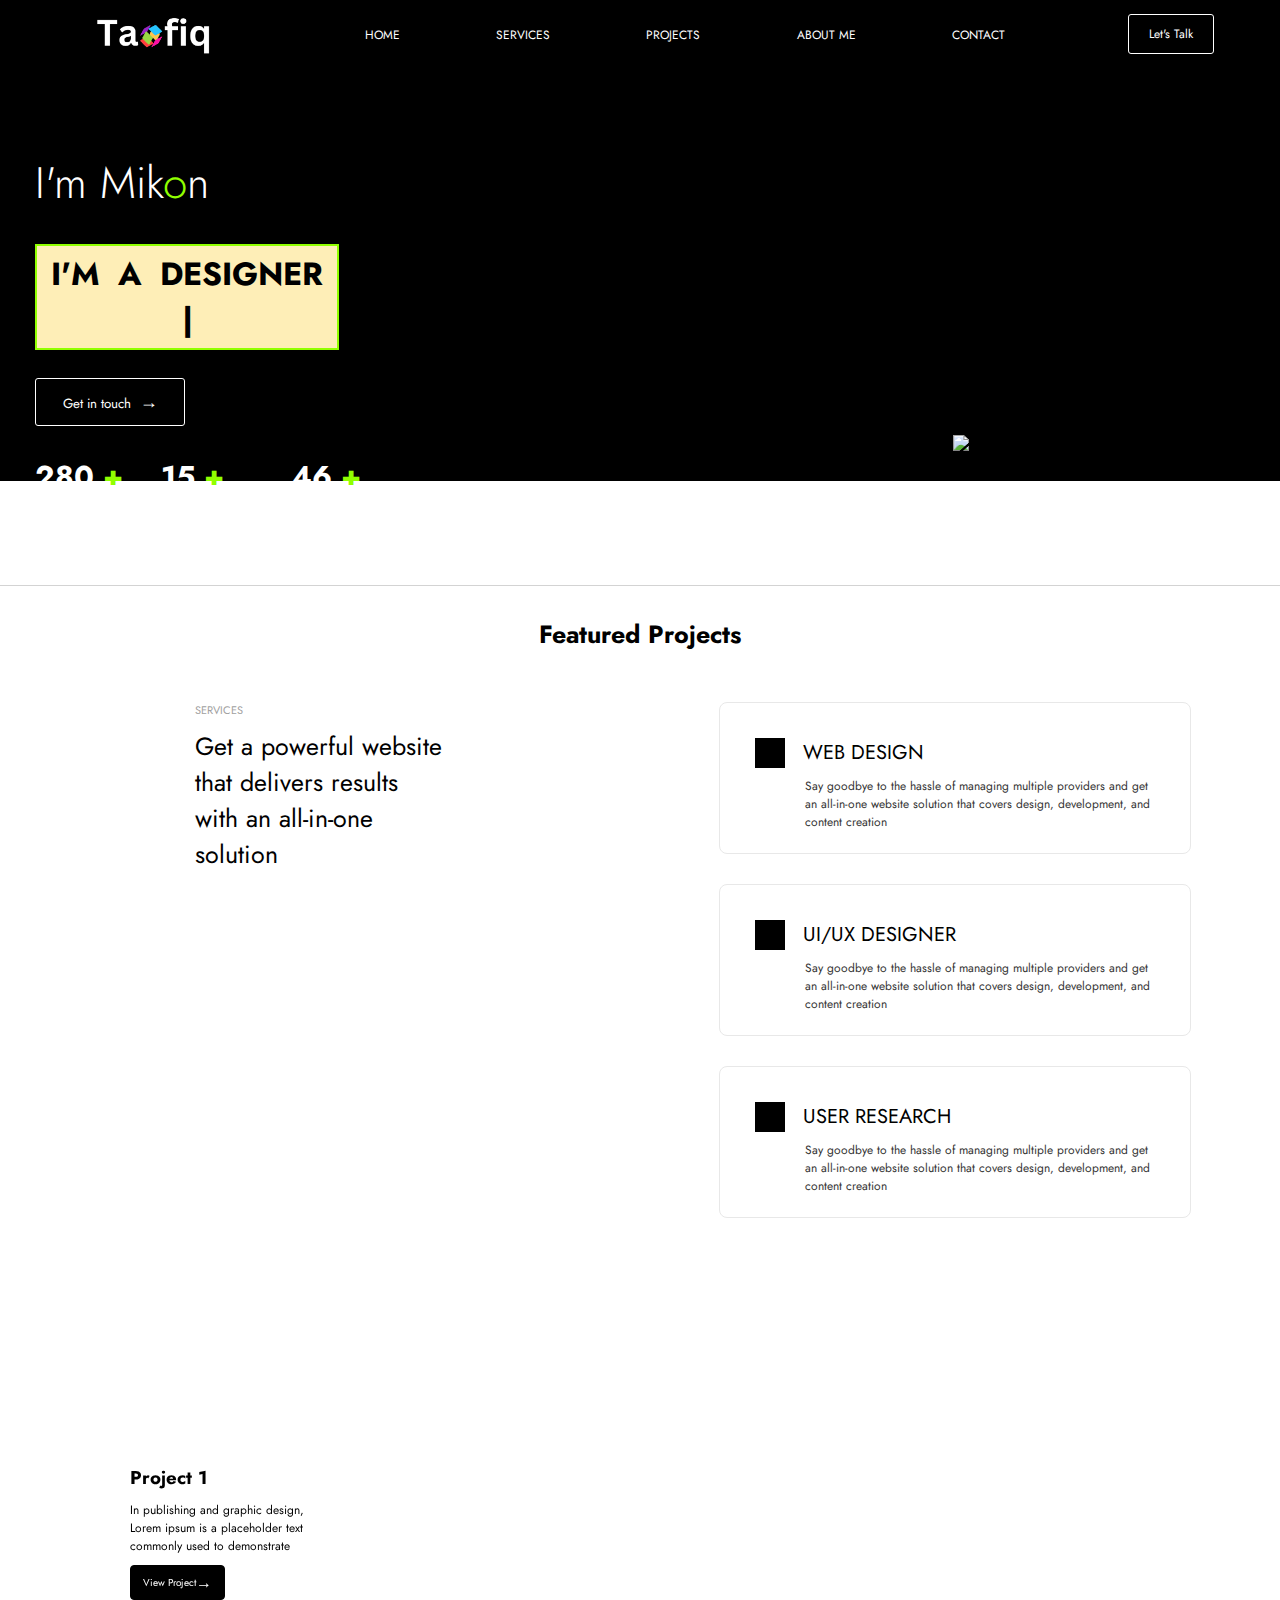
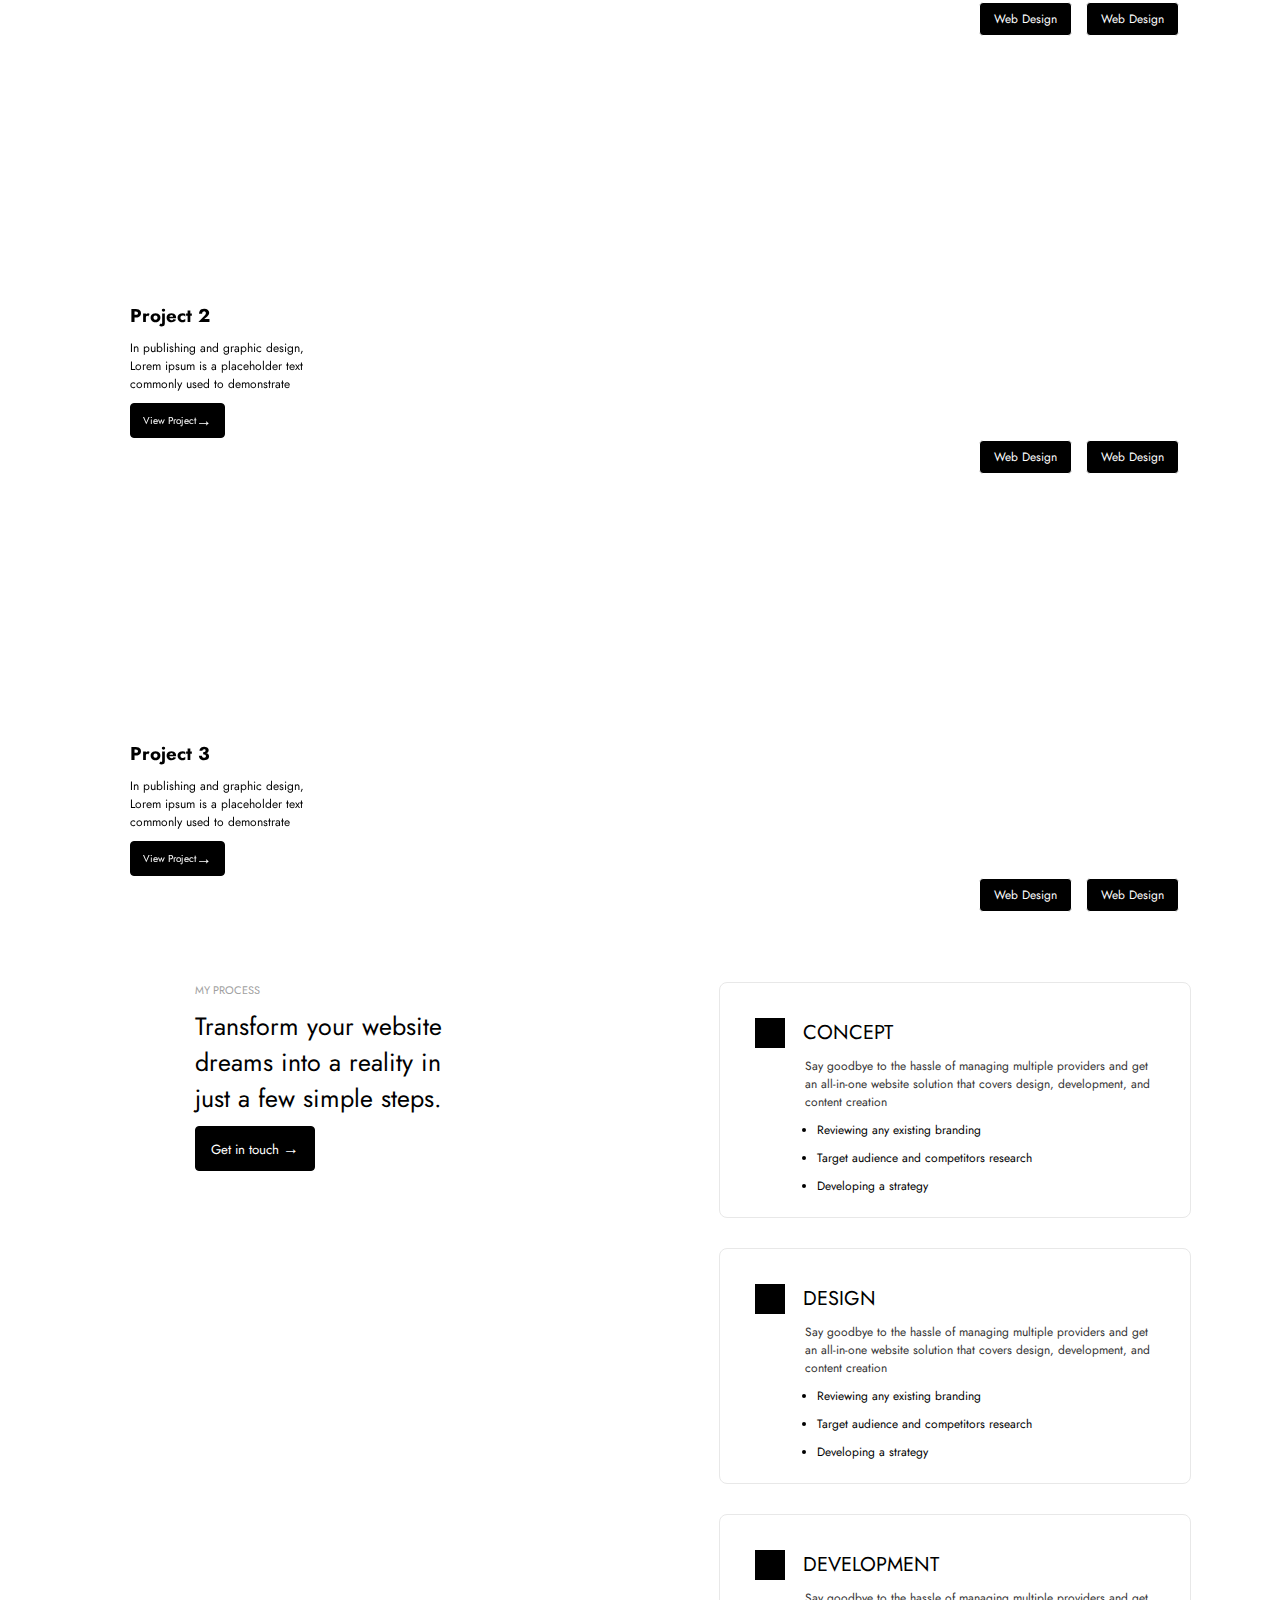
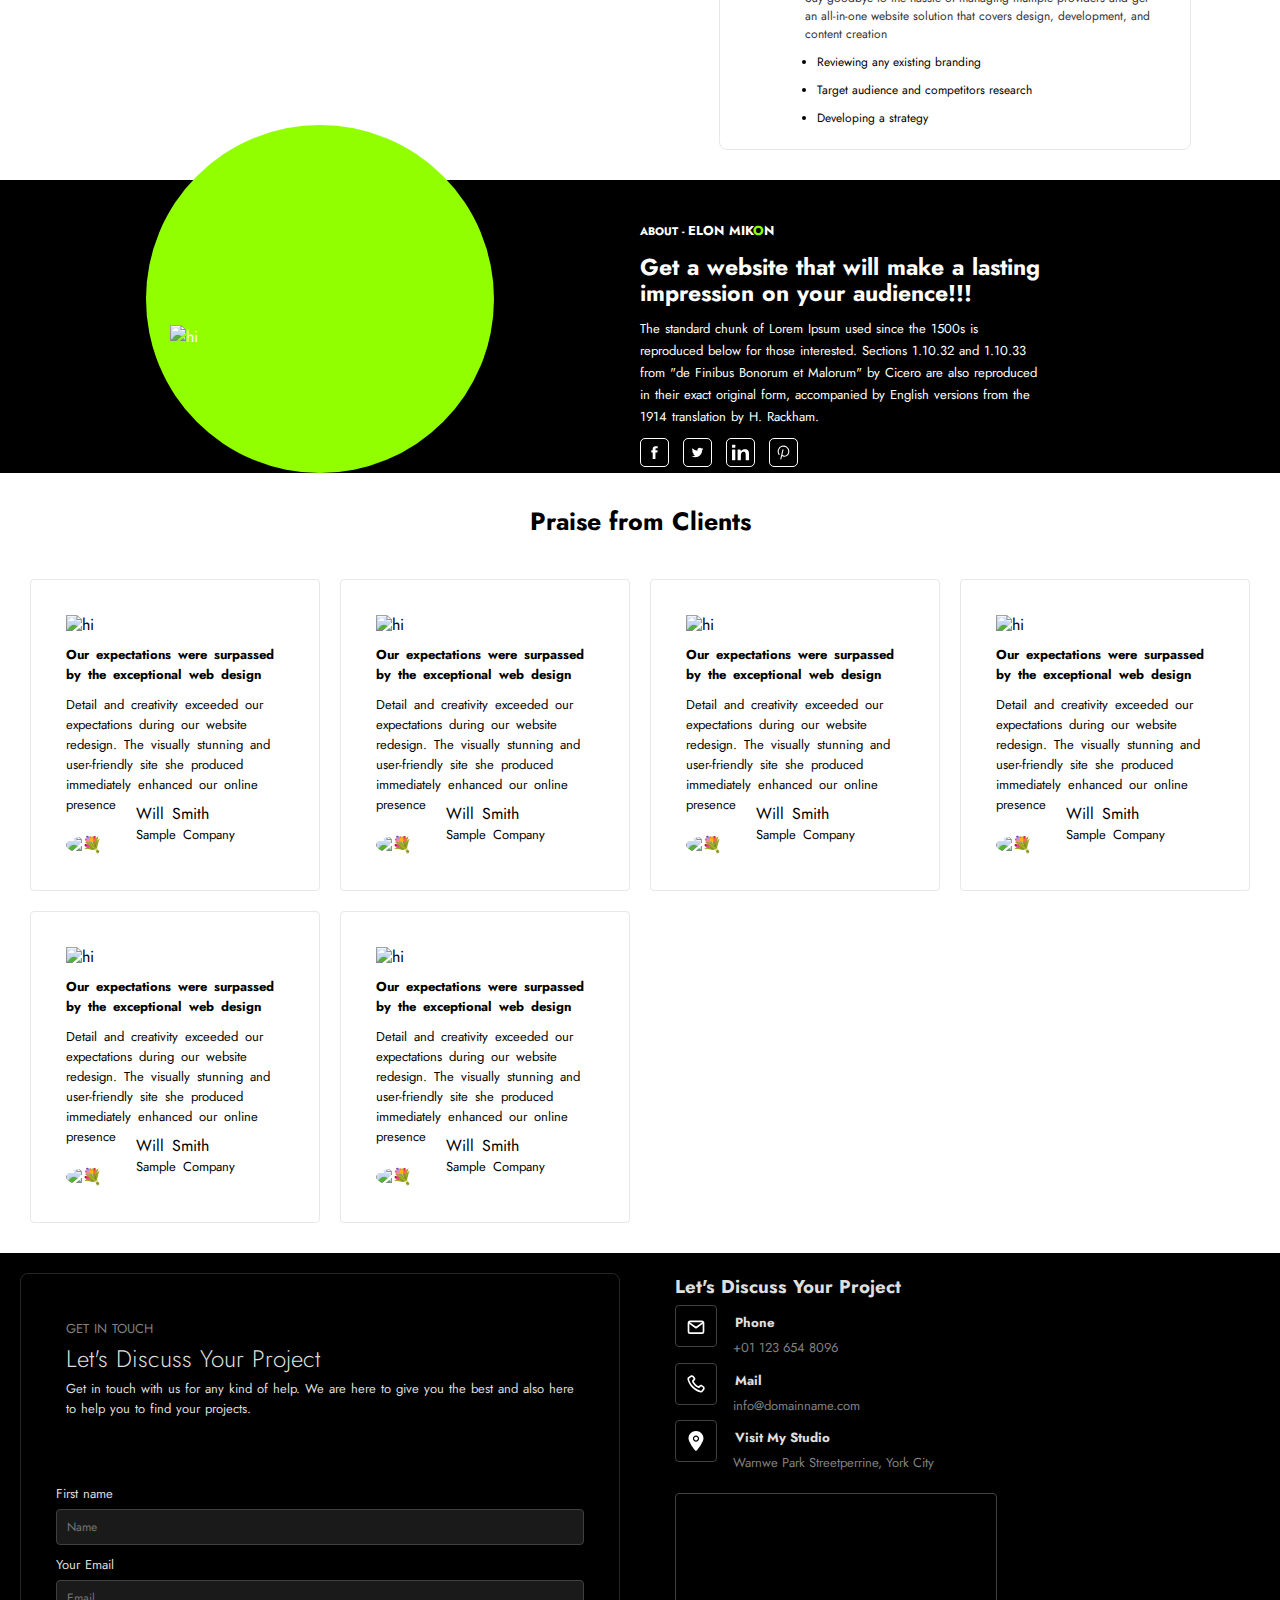
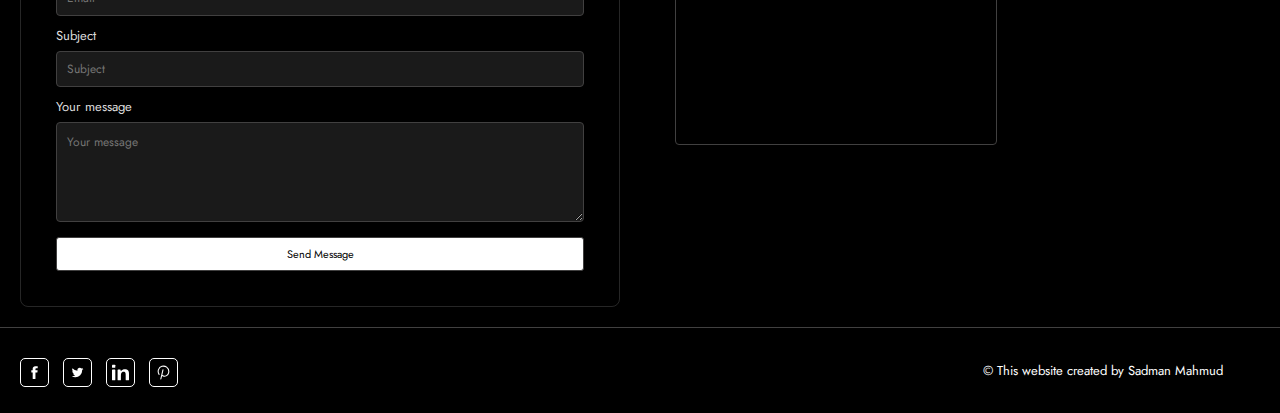
==== commit c61fddb4: "all is �" ====
--- a/Website/index.html
+++ b/Website/index.html
@@ -184,7 +184,7 @@
 
   <main>
 
-    <div class="Project">
+    <div class="Project" id="project1">
       <div class="Left">
 
         <div class="pBox">
@@ -204,7 +204,7 @@
       </div>
     </div>
 
-    <div class="Project">
+    <div class="Project" id="project2">
       <div class="Left">
 
         <div class="pBox">
@@ -224,7 +224,7 @@
       </div>
     </div>
 
-    <div class="Project">
+    <div class="Project" id="project3">
       <div class="Left">
 
         <div class="pBox">
@@ -596,13 +596,21 @@
 
 
     <div class="svg2">
-      <a href="https://www.facebook.com/" target="_blank"><svg class="fb2" title="Facebook" fill="#000000" viewBox="0 0 32 32" id="Camada_1" version="1.1" xml:space="preserve" xmlns="http://www.w3.org/2000/svg" xmlns:xlink="http://www.w3.org/1999/xlink"><g id="SVGRepo_bgCarrier" stroke-width="0"></g><g id="SVGRepo_tracerCarrier" stroke-linecap="round" stroke-linejoin="round"></g><g id="SVGRepo_iconCarrier"><style type="text/css"> .st0{fill-rule:evenodd;clip-rule:evenodd;} </style><path class="st0" d="M12.6,16.1v11.6c0,0.2,0.1,0.3,0.3,0.3h4.6c0.2,0,0.3-0.1,0.3-0.3V15.9h3.4c0.2,0,0.3-0.1,0.3-0.3l0.3-3.6 c0-0.2-0.1-0.3-0.3-0.3h-3.7V9.2c0-0.6,0.5-1.1,1.2-1.1h2.6C21.9,8.1,22,8,22,7.8V4.3C22,4.1,21.9,4,21.7,4h-4.4 c-2.6,0-4.7,1.9-4.7,4.3v3.4h-2.3c-0.2,0-0.3,0.1-0.3,0.3v3.6c0,0.2,0.1,0.3,0.3,0.3h2.3V16.1z"></path></g></svg></a>
-
-      <a href="https://www.x.com/" target="_blank"><svg class="twitter2 " title="Twitter" fill="#000000" viewBox="0 0 32 32" id="icon" xmlns="http://www.w3.org/2000/svg"><g id="SVGRepo_bgCarrier" stroke-width="0"></g><g id="SVGRepo_tracerCarrier" stroke-linecap="round" stroke-linejoin="round"></g><g id="SVGRepo_iconCarrier"><defs><style>.cls-1{fill:none;}</style></defs><title>logo--twitter</title><path d="M11.92,24.94A12.76,12.76,0,0,0,24.76,12.1c0-.2,0-.39,0-.59A9.4,9.4,0,0,0,27,9.18a9.31,9.31,0,0,1-2.59.71,4.56,4.56,0,0,0,2-2.5,8.89,8.89,0,0,1-2.86,1.1,4.52,4.52,0,0,0-7.7,4.11,12.79,12.79,0,0,1-9.3-4.71,4.51,4.51,0,0,0,1.4,6,4.47,4.47,0,0,1-2-.56v.05A4.53,4.53,0,0,0,9.5,17.83a4.53,4.53,0,0,1-2,.08A4.51,4.51,0,0,0,11.68,21,9.05,9.05,0,0,1,6.07,23,9.77,9.77,0,0,1,5,22.91a12.77,12.77,0,0,0,6.92,2" transform="translate(0)"></path><rect id="_Transparent_Rectangle_" data-name="<Transparent Rectangle>" class="cls-1" width="32" height="32"></rect></g></svg></a>
-
-      <a href="https://www.linkedin.com/login" target="_blank"><svg class="linkedIn2" title="linkedIn" fill="#000000" version="1.1" id="Capa_1" xmlns="http://www.w3.org/2000/svg" xmlns:xlink="http://www.w3.org/1999/xlink" viewBox="0 0 552.77 552.77" xml:space="preserve"><g id="SVGRepo_bgCarrier" stroke-width="0"></g><g id="SVGRepo_tracerCarrier" stroke-linecap="round" stroke-linejoin="round"></g><g id="SVGRepo_iconCarrier"> <g> <g> <path d="M17.95,528.854h71.861c9.914,0,17.95-8.037,17.95-17.951V196.8c0-9.915-8.036-17.95-17.95-17.95H17.95 C8.035,178.85,0,186.885,0,196.8v314.103C0,520.816,8.035,528.854,17.95,528.854z"></path> <path d="M17.95,123.629h71.861c9.914,0,17.95-8.036,17.95-17.95V41.866c0-9.914-8.036-17.95-17.95-17.95H17.95 C8.035,23.916,0,31.952,0,41.866v63.813C0,115.593,8.035,123.629,17.95,123.629z"></path> <path d="M525.732,215.282c-10.098-13.292-24.988-24.223-44.676-32.791c-19.688-8.562-41.42-12.846-65.197-12.846 c-48.268,0-89.168,18.421-122.699,55.27c-6.672,7.332-11.523,5.729-11.523-4.186V196.8c0-9.915-8.037-17.95-17.951-17.95h-64.192 c-9.915,0-17.95,8.035-17.95,17.95v314.103c0,9.914,8.036,17.951,17.95,17.951h71.861c9.915,0,17.95-8.037,17.95-17.951V401.666 c0-45.508,2.748-76.701,8.244-93.574c5.494-16.873,15.66-30.422,30.488-40.649c14.83-10.227,31.574-15.343,50.24-15.343 c14.572,0,27.037,3.58,37.393,10.741c10.355,7.16,17.834,17.19,22.436,30.104c4.604,12.912,6.904,41.354,6.904,85.33v132.627 c0,9.914,8.035,17.951,17.949,17.951h71.861c9.914,0,17.949-8.037,17.949-17.951V333.02c0-31.445-1.982-55.607-5.941-72.48 S535.836,228.581,525.732,215.282z"></path> </g> </g> </g></svg></a>
-
-      <a href="https://www.pinterest.com/" target="_blank"><svg class="pinterest2" title="Pinterest" fill="#000000" viewBox="0 0 256 256" id="Flat" xmlns="http://www.w3.org/2000/svg"><g id="SVGRepo_bgCarrier" stroke-width="0"></g><g id="SVGRepo_tracerCarrier" stroke-linecap="round" stroke-linejoin="round"></g><g id="SVGRepo_iconCarrier"> <path d="M216,112c0,22.56738-7.89648,43.20606-22.23389,58.11426C180.38916,184.02248,162.25,192,144,192c-17.8833,0-29.8208-5.85742-37.43164-11.9873L95.78711,225.83205A7.99971,7.99971,0,0,1,80.21289,222.168l32-136a7.99971,7.99971,0,0,1,15.57422,3.66406L110.894,161.62893C113.98926,166.021,123.29639,176,144,176c27.52734,0,56-23.93945,56-64A72,72,0,1,0,68.18555,152.09279a8.00027,8.00027,0,0,1-13.28223,8.92188A88.00371,88.00371,0,1,1,216,112Z"></path> </g></svg></a>
+      <a href="https://www.facebook.com/" target="_blank">
+        <svg class="fb2" title="Facebook" fill="#000000" viewBox="0 0 32 32" id="Camada_1" version="1.1" xml:space="preserve" xmlns="http://www.w3.org/2000/svg" xmlns:xlink="http://www.w3.org/1999/xlink"><g id="SVGRepo_bgCarrier" stroke-width="0"></g><g id="SVGRepo_tracerCarrier" stroke-linecap="round" stroke-linejoin="round"></g><g id="SVGRepo_iconCarrier"><style type="text/css"> .st0{fill-rule:evenodd;clip-rule:evenodd;} </style><path class="st0" d="M12.6,16.1v11.6c0,0.2,0.1,0.3,0.3,0.3h4.6c0.2,0,0.3-0.1,0.3-0.3V15.9h3.4c0.2,0,0.3-0.1,0.3-0.3l0.3-3.6 c0-0.2-0.1-0.3-0.3-0.3h-3.7V9.2c0-0.6,0.5-1.1,1.2-1.1h2.6C21.9,8.1,22,8,22,7.8V4.3C22,4.1,21.9,4,21.7,4h-4.4 c-2.6,0-4.7,1.9-4.7,4.3v3.4h-2.3c-0.2,0-0.3,0.1-0.3,0.3v3.6c0,0.2,0.1,0.3,0.3,0.3h2.3V16.1z"></path></g></svg>
+      </a>
+
+      <a href="https://www.x.com/" target="_blank">
+        <svg class="twitter2 " title="Twitter" fill="#000000" viewBox="0 0 32 32" id="icon" xmlns="http://www.w3.org/2000/svg"><g id="SVGRepo_bgCarrier" stroke-width="0"></g><g id="SVGRepo_tracerCarrier" stroke-linecap="round" stroke-linejoin="round"></g><g id="SVGRepo_iconCarrier"><defs><style>.cls-1{fill:none;}</style></defs><title>logo--twitter</title><path d="M11.92,24.94A12.76,12.76,0,0,0,24.76,12.1c0-.2,0-.39,0-.59A9.4,9.4,0,0,0,27,9.18a9.31,9.31,0,0,1-2.59.71,4.56,4.56,0,0,0,2-2.5,8.89,8.89,0,0,1-2.86,1.1,4.52,4.52,0,0,0-7.7,4.11,12.79,12.79,0,0,1-9.3-4.71,4.51,4.51,0,0,0,1.4,6,4.47,4.47,0,0,1-2-.56v.05A4.53,4.53,0,0,0,9.5,17.83a4.53,4.53,0,0,1-2,.08A4.51,4.51,0,0,0,11.68,21,9.05,9.05,0,0,1,6.07,23,9.77,9.77,0,0,1,5,22.91a12.77,12.77,0,0,0,6.92,2" transform="translate(0)"></path><rect id="_Transparent_Rectangle_" data-name="<Transparent Rectangle>" class="cls-1" width="32" height="32"></rect></g></svg>
+        </a>
+
+      <a href="https://www.linkedin.com/login" target="_blank">
+        <svg class="linkedIn2" title="linkedIn" fill="#000000" version="1.1" id="Capa_1" xmlns="http://www.w3.org/2000/svg" xmlns:xlink="http://www.w3.org/1999/xlink" viewBox="0 0 552.77 552.77" xml:space="preserve"><g id="SVGRepo_bgCarrier" stroke-width="0"></g><g id="SVGRepo_tracerCarrier" stroke-linecap="round" stroke-linejoin="round"></g><g id="SVGRepo_iconCarrier"> <g> <g> <path d="M17.95,528.854h71.861c9.914,0,17.95-8.037,17.95-17.951V196.8c0-9.915-8.036-17.95-17.95-17.95H17.95 C8.035,178.85,0,186.885,0,196.8v314.103C0,520.816,8.035,528.854,17.95,528.854z"></path> <path d="M17.95,123.629h71.861c9.914,0,17.95-8.036,17.95-17.95V41.866c0-9.914-8.036-17.95-17.95-17.95H17.95 C8.035,23.916,0,31.952,0,41.866v63.813C0,115.593,8.035,123.629,17.95,123.629z"></path> <path d="M525.732,215.282c-10.098-13.292-24.988-24.223-44.676-32.791c-19.688-8.562-41.42-12.846-65.197-12.846 c-48.268,0-89.168,18.421-122.699,55.27c-6.672,7.332-11.523,5.729-11.523-4.186V196.8c0-9.915-8.037-17.95-17.951-17.95h-64.192 c-9.915,0-17.95,8.035-17.95,17.95v314.103c0,9.914,8.036,17.951,17.95,17.951h71.861c9.915,0,17.95-8.037,17.95-17.951V401.666 c0-45.508,2.748-76.701,8.244-93.574c5.494-16.873,15.66-30.422,30.488-40.649c14.83-10.227,31.574-15.343,50.24-15.343 c14.572,0,27.037,3.58,37.393,10.741c10.355,7.16,17.834,17.19,22.436,30.104c4.604,12.912,6.904,41.354,6.904,85.33v132.627 c0,9.914,8.035,17.951,17.949,17.951h71.861c9.914,0,17.949-8.037,17.949-17.951V333.02c0-31.445-1.982-55.607-5.941-72.48 S535.836,228.581,525.732,215.282z"></path> </g> </g> </g></svg>
+      </a>
+
+      <a href="https://www.pinterest.com/" target="_blank">
+        <svg class="pinterest2" title="Pinterest" fill="#000000" viewBox="0 0 256 256" id="Flat" xmlns="http://www.w3.org/2000/svg"><g id="SVGRepo_bgCarrier" stroke-width="0"></g><g id="SVGRepo_tracerCarrier" stroke-linecap="round" stroke-linejoin="round"></g><g id="SVGRepo_iconCarrier"> <path d="M216,112c0,22.56738-7.89648,43.20606-22.23389,58.11426C180.38916,184.02248,162.25,192,144,192c-17.8833,0-29.8208-5.85742-37.43164-11.9873L95.78711,225.83205A7.99971,7.99971,0,0,1,80.21289,222.168l32-136a7.99971,7.99971,0,0,1,15.57422,3.66406L110.894,161.62893C113.98926,166.021,123.29639,176,144,176c27.52734,0,56-23.93945,56-64A72,72,0,1,0,68.18555,152.09279a8.00027,8.00027,0,0,1-13.28223,8.92188A88.00371,88.00371,0,1,1,216,112Z"></path> </g></svg>
+      </a>
 
     </div>
 
--- a/Website/style.css
+++ b/Website/style.css
@@ -1,10 +1,10 @@
-@import url('https://fonts.googleapis.com/css2?family=Poppins:wght@100;200;300;400;500;600;700;800;900&display=swap');
+@import url('https://fonts.googleapis.com/css2?family=Jost:ital,wght@0,100..900;1,100..900&display=swap');
 
 *{
     margin: 0;
     padding: 0;
     font-family: "Jost", sans-serif;
-    /* font-family: "Poppins", sans-serif; */
+    font-family: "Jost", sans-serif;
 }
 
   ::-webkit-scrollbar {
@@ -199,15 +199,14 @@
 section{
     margin-top: 67px;
     background-color: black;
-    height: 90%;
+    height: 93%;
     display: grid;
     grid-template-columns: 1fr 45%;
 }
 
-/* section .left,.right{
-    padding-bottom: 5px;
-} */
-
+.left{
+    padding-bottom: 10px;
+}
 .leftText{
     margin-top: 12%;
     padding-left: 5%;
@@ -217,7 +216,7 @@
 #myName{
     font-size: 44px;
     color: #fff;
-    font-weight: 100;
+    font-weight: 300;
 }
 .left span{
     cursor: url(/pointer.png),auto;
@@ -383,7 +382,7 @@
     justify-content: center;
     align-items: center;
     padding: 0 10px;
-    margin-top: 29px;
+    margin-top: 40px;
 }
 .sectionFooter div{
     flex: 1;
@@ -444,7 +443,7 @@
     background: #FFFFFF;
     border: 1px solid #E8E8E8;
     border-radius: 8px;
-    padding: 35px;
+    padding: 35px 35px 22px 35px;
     display: flex;
     flex-direction: column;
     width: 400px;
@@ -641,6 +640,7 @@
     background-color: #000000;
     color: #fff;
     margin-top: 30px;
+    padding: 20px 0 0 0;
 }
 @media (max-width:760px) {
     .about{
@@ -713,6 +713,7 @@
 
 .information div h3{
     font-size: 23px;
+    line-height: 26px;
     margin: 12px 0;
 }
 .information div p{
@@ -783,7 +784,7 @@
 .profilePicture h4{
     margin-left: 70px;
     margin-top: -82px;
-    font-weight: 100;
+    font-weight: 400;
 }
 .profilePicture span{
     font-size: 13px;
@@ -927,9 +928,9 @@
 
 
 .map{
-    width: 270px;
+    width: 300px;
     height: 230px;
-    margin: auto;
+    /* margin: auto; */
     margin-top: 20px;
     padding: 10px;
     border: 1px solid #414040;
@@ -1015,3 +1016,19 @@
     }
 }
 
+
+#project1{
+    background-image: url("	https://shtheme.com/demosd/mikon/wp-content/uploads/2023/09/project-1.jpg");
+    background-repeat: no-repeat;
+    background-size: cover;
+}
+#project2{
+    background-image: url("	https://shtheme.com/demosd/mikon/wp-content/uploads/2023/09/project-2.jpg");
+    background-repeat: no-repeat;
+    background-size: cover;
+}
+#project3{
+    background-image: url("https://shtheme.com/demosd/mikon/wp-content/uploads/2023/09/project-3.jpg");
+    background-repeat: no-repeat;
+    background-size: cover;
+}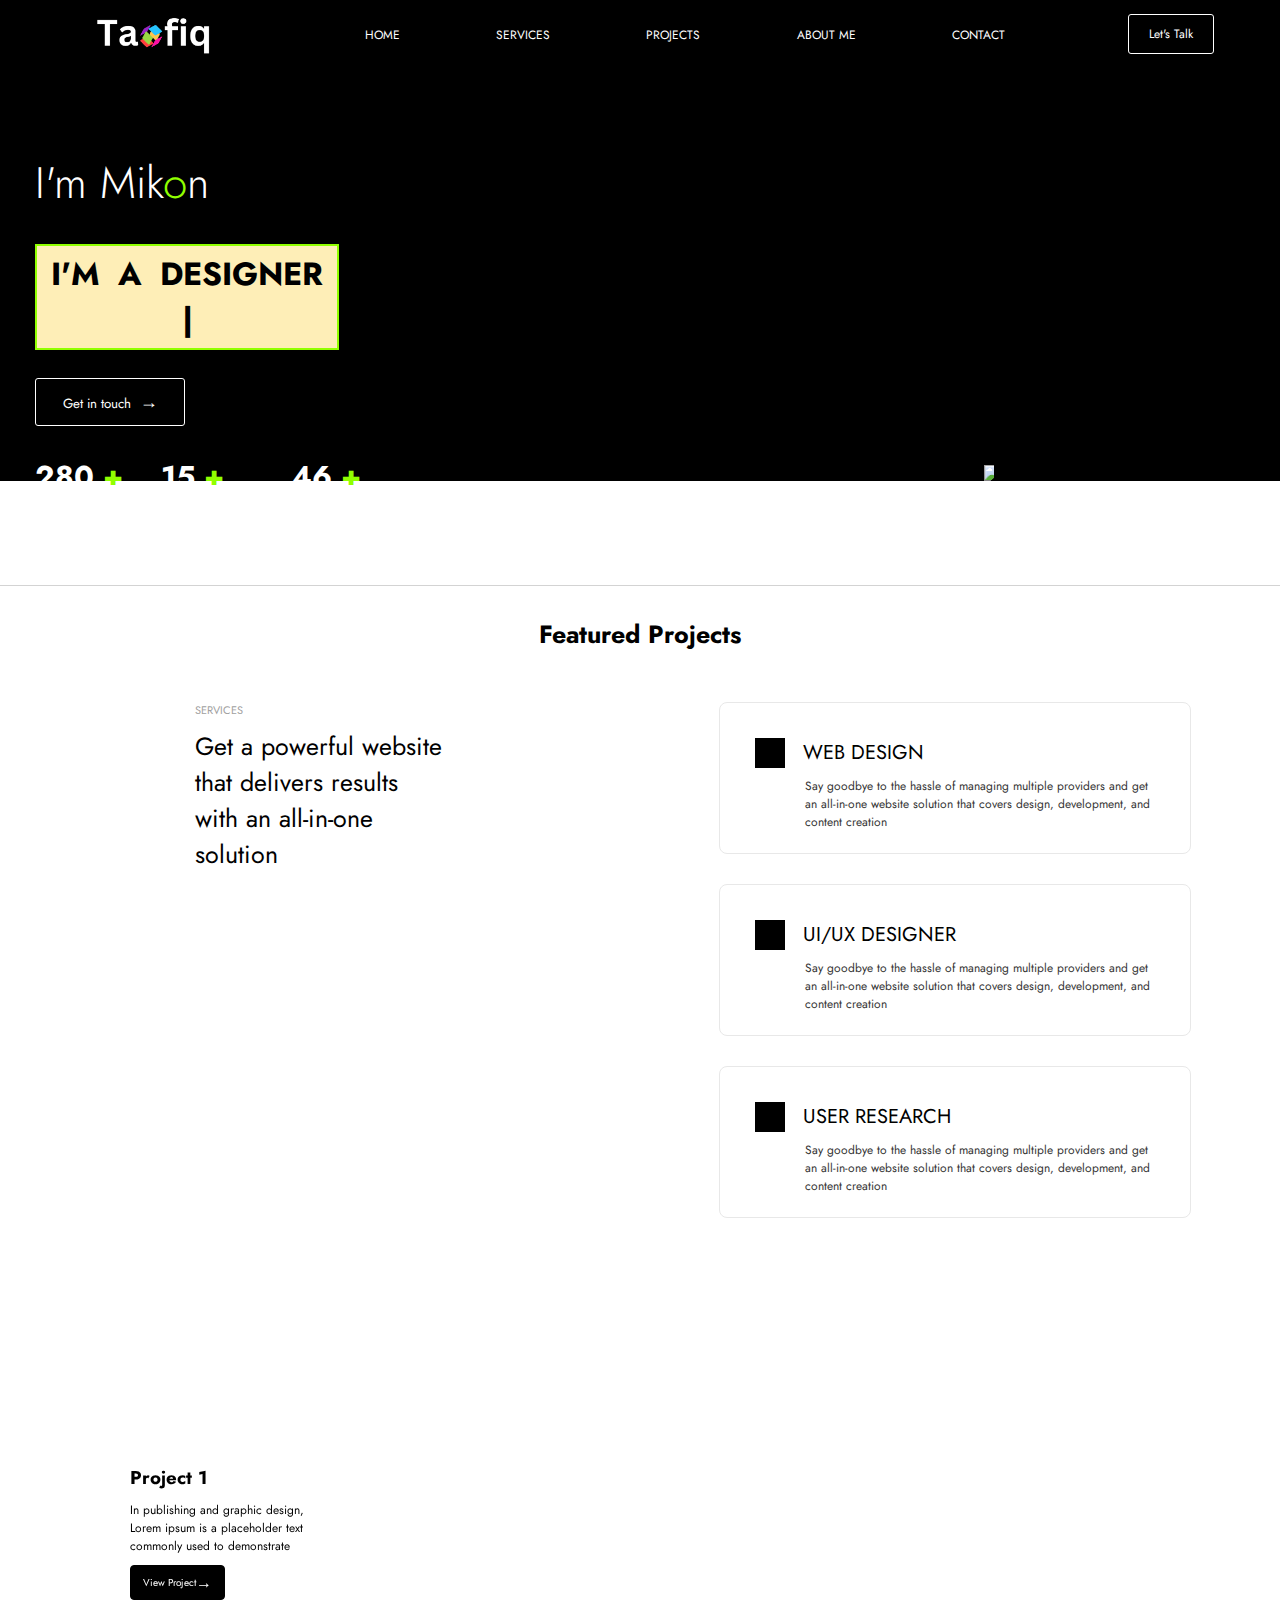
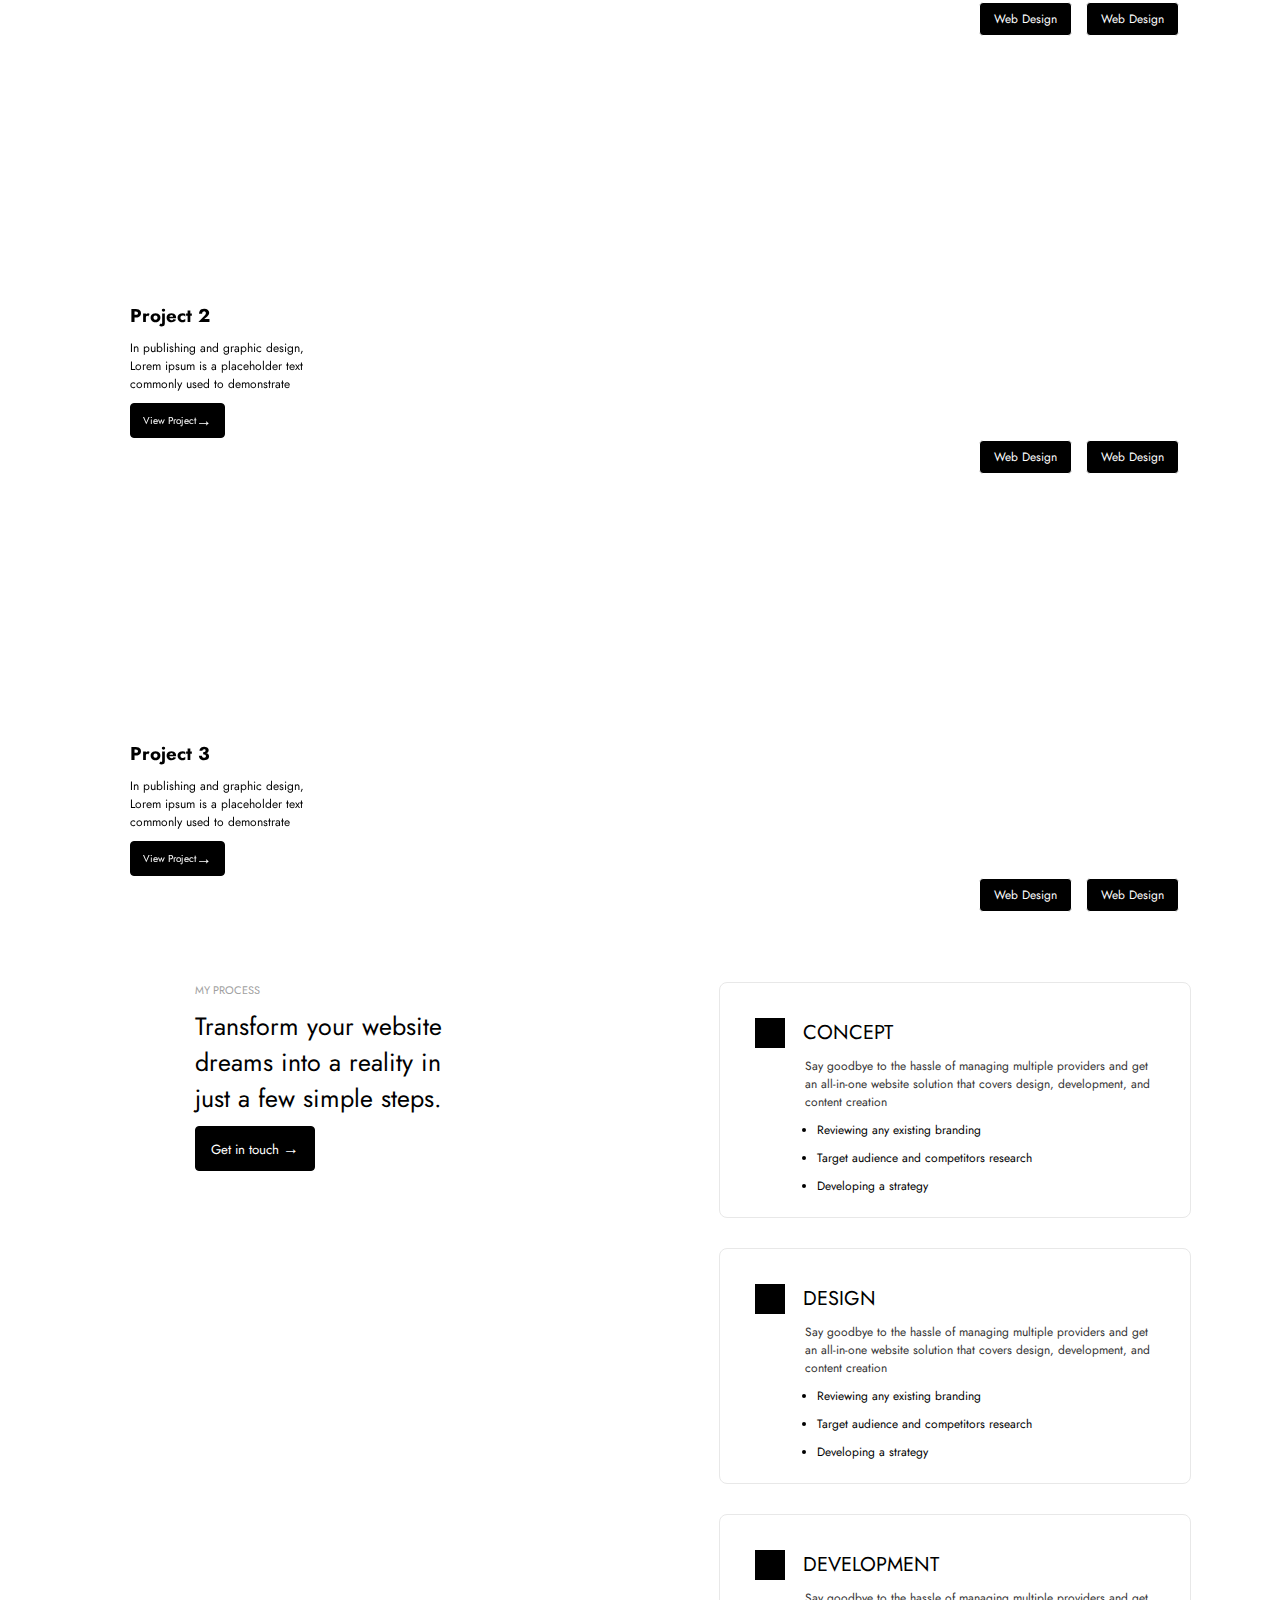
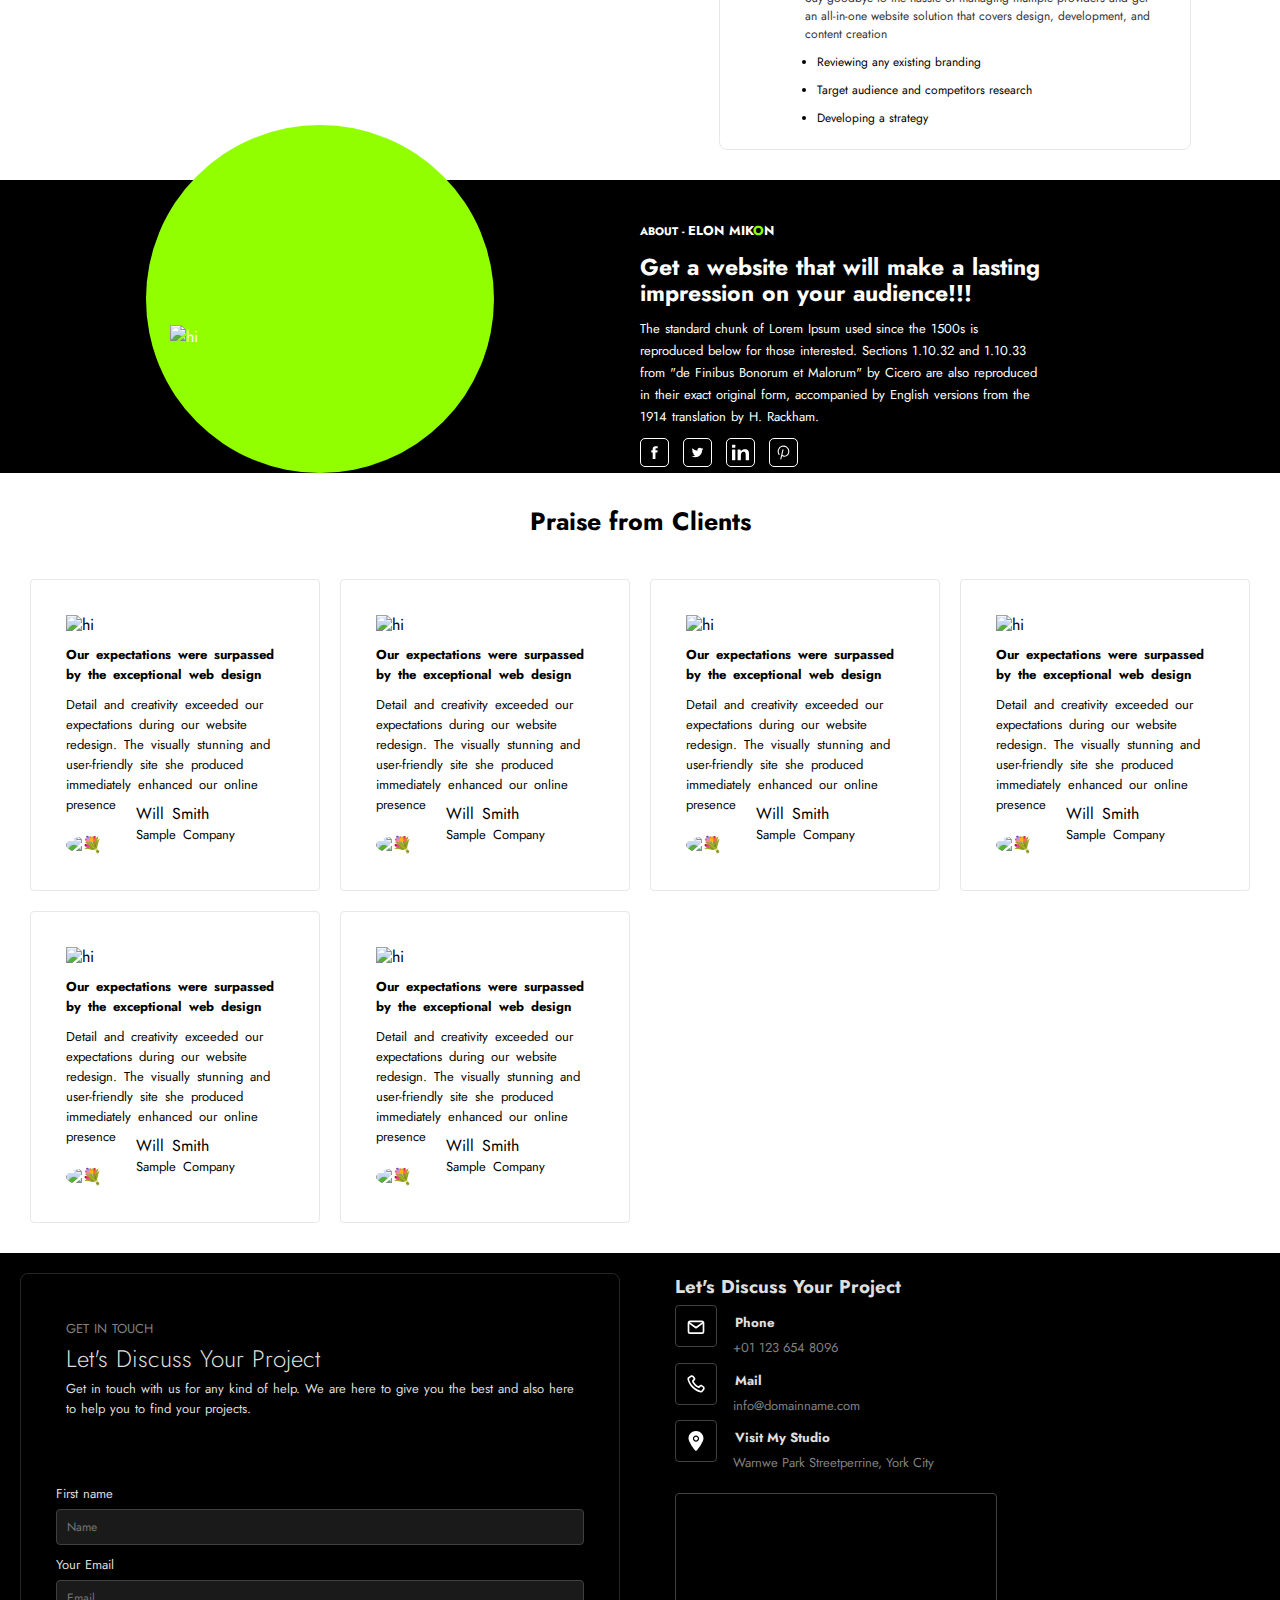
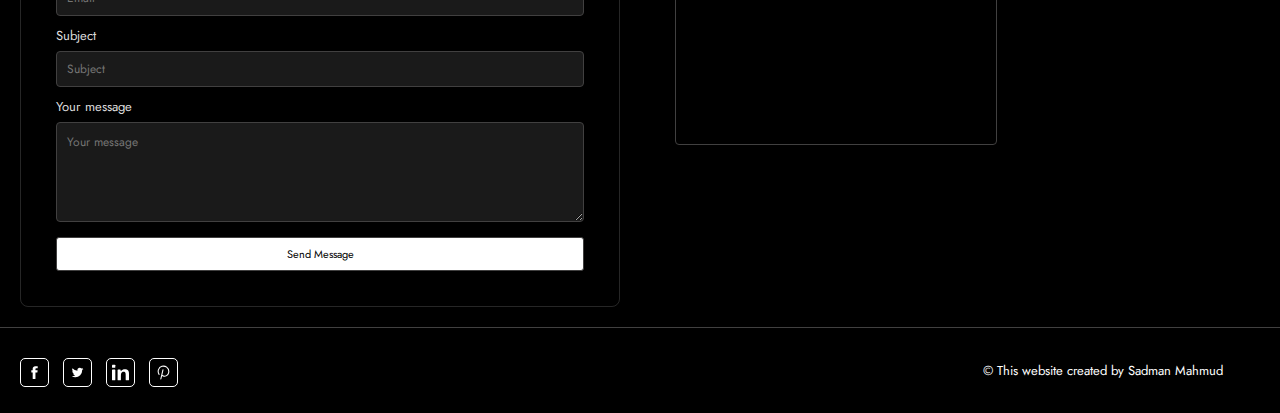
==== commit fb2929e8: "commit" ====
--- a/Website/index.html
+++ b/Website/index.html
@@ -98,7 +98,7 @@
         <!-- <svg viewBox="0 0 24 24" fill="none" xmlns="http://www.w3.org/2000/svg"><g id="SVGRepo_bgCarrier" stroke-width="0"></g><g id="SVGRepo_tracerCarrier" stroke-linecap="round" stroke-linejoin="round"></g><g id="SVGRepo_iconCarrier"> <path d="M9.60966 5.86016C8.24522 6.40538 7.563 6.67798 7.48069 7.24324C7.39837 7.80849 7.97047 8.29204 9.11468 9.25915L9.4107 9.50935C9.73584 9.78417 9.89842 9.92158 9.99161 10.1089C10.0848 10.2962 10.0981 10.5121 10.1246 10.9441L10.1488 11.3373C10.2421 12.8574 10.2888 13.6174 10.7828 13.8794C11.2768 14.1414 11.8909 13.7319 13.1191 12.9129L13.4368 12.701C13.7858 12.4683 13.9603 12.3519 14.1599 12.32C14.3595 12.288 14.5616 12.344 14.9657 12.456L15.3336 12.558C16.7558 12.9522 17.4669 13.1493 17.8545 12.746C18.2421 12.3427 18.0495 11.6061 17.6644 10.1328M17.999 7.83522C18.7845 6.55883 19.1773 5.92063 18.9229 5.40935C18.6685 4.89806 17.9354 4.85229 16.4691 4.76076L16.0898 4.73708C15.6731 4.71107 15.4648 4.69807 15.2839 4.60208C15.1029 4.5061 14.9698 4.338 14.7037 4.00181L14.4614 3.69574C13.5247 2.51266 13.0564 1.92112 12.5115 2.00845C11.9667 2.09577 11.7062 2.80412 11.1851 4.22083" stroke="#ffffff" stroke-width="1.5" stroke-linecap="round"></path> <path d="M7.44645 7.24121C5.11144 8.94915 3.32371 12.2158 4.24844 18.0004C5.06701 15.5892 7.53446 13.6579 10.2908 12.7283" stroke="#ffffff" stroke-width="1.5" stroke-linecap="round" stroke-linejoin="round"></path> <path d="M10.2808 16C10.2808 16 10.9135 17.3908 11.6935 17.8692C12.4735 18.3475 14 18.2808 14 18.2808C14 18.2808 12.6092 18.9135 12.1308 19.6935C11.6525 20.4735 11.7192 22 11.7192 22C11.7192 22 11.0865 20.6092 10.3065 20.1308C9.52652 19.6525 8 19.7192 8 19.7192C8 19.7192 9.39082 19.0865 9.86916 18.3065C10.3475 17.5265 10.2808 16 10.2808 16Z" stroke="#ffffff" stroke-linejoin="round"></path> <path d="M18.4795 15C18.4795 15 18.0577 15.9272 17.5377 16.2461C17.0177 16.565 16 16.5205 16 16.5205C16 16.5205 16.9272 16.9423 17.2461 17.4623C17.565 17.9823 17.5205 19 17.5205 19C17.5205 19 17.9423 18.0728 18.4623 17.7539C18.9823 17.435 20 17.4795 20 17.4795C20 17.4795 19.0728 17.0577 18.7539 16.5377C18.435 16.0177 18.4795 15 18.4795 15Z" stroke="#ffffff" stroke-linejoin="round"></path> </g></svg> -->
       </div>
 
-      <img class="profile" src="https://shtheme.com/demosd/mikon/wp-content/uploads/2023/09/about-me.png" alt="Hero Img">
+      <img class="profile" src="https://shtheme.com/demosd/mikon/wp-content/uploads/2023/09/about-me.png" loading="lazy">
       <!-- <img src="https://niloydeveloper.com/wp-content/uploads/2023/10/niloy-website-wordpress-developer-professional-web-development-niloy-home-page-hero-section.png" alt="" class="profile"> -->
     </div>
     </section>
--- a/Website/style.css
+++ b/Website/style.css
@@ -3,7 +3,6 @@
 *{
     margin: 0;
     padding: 0;
-    font-family: "Jost", sans-serif;
     font-family: "Jost", sans-serif;
 }
 
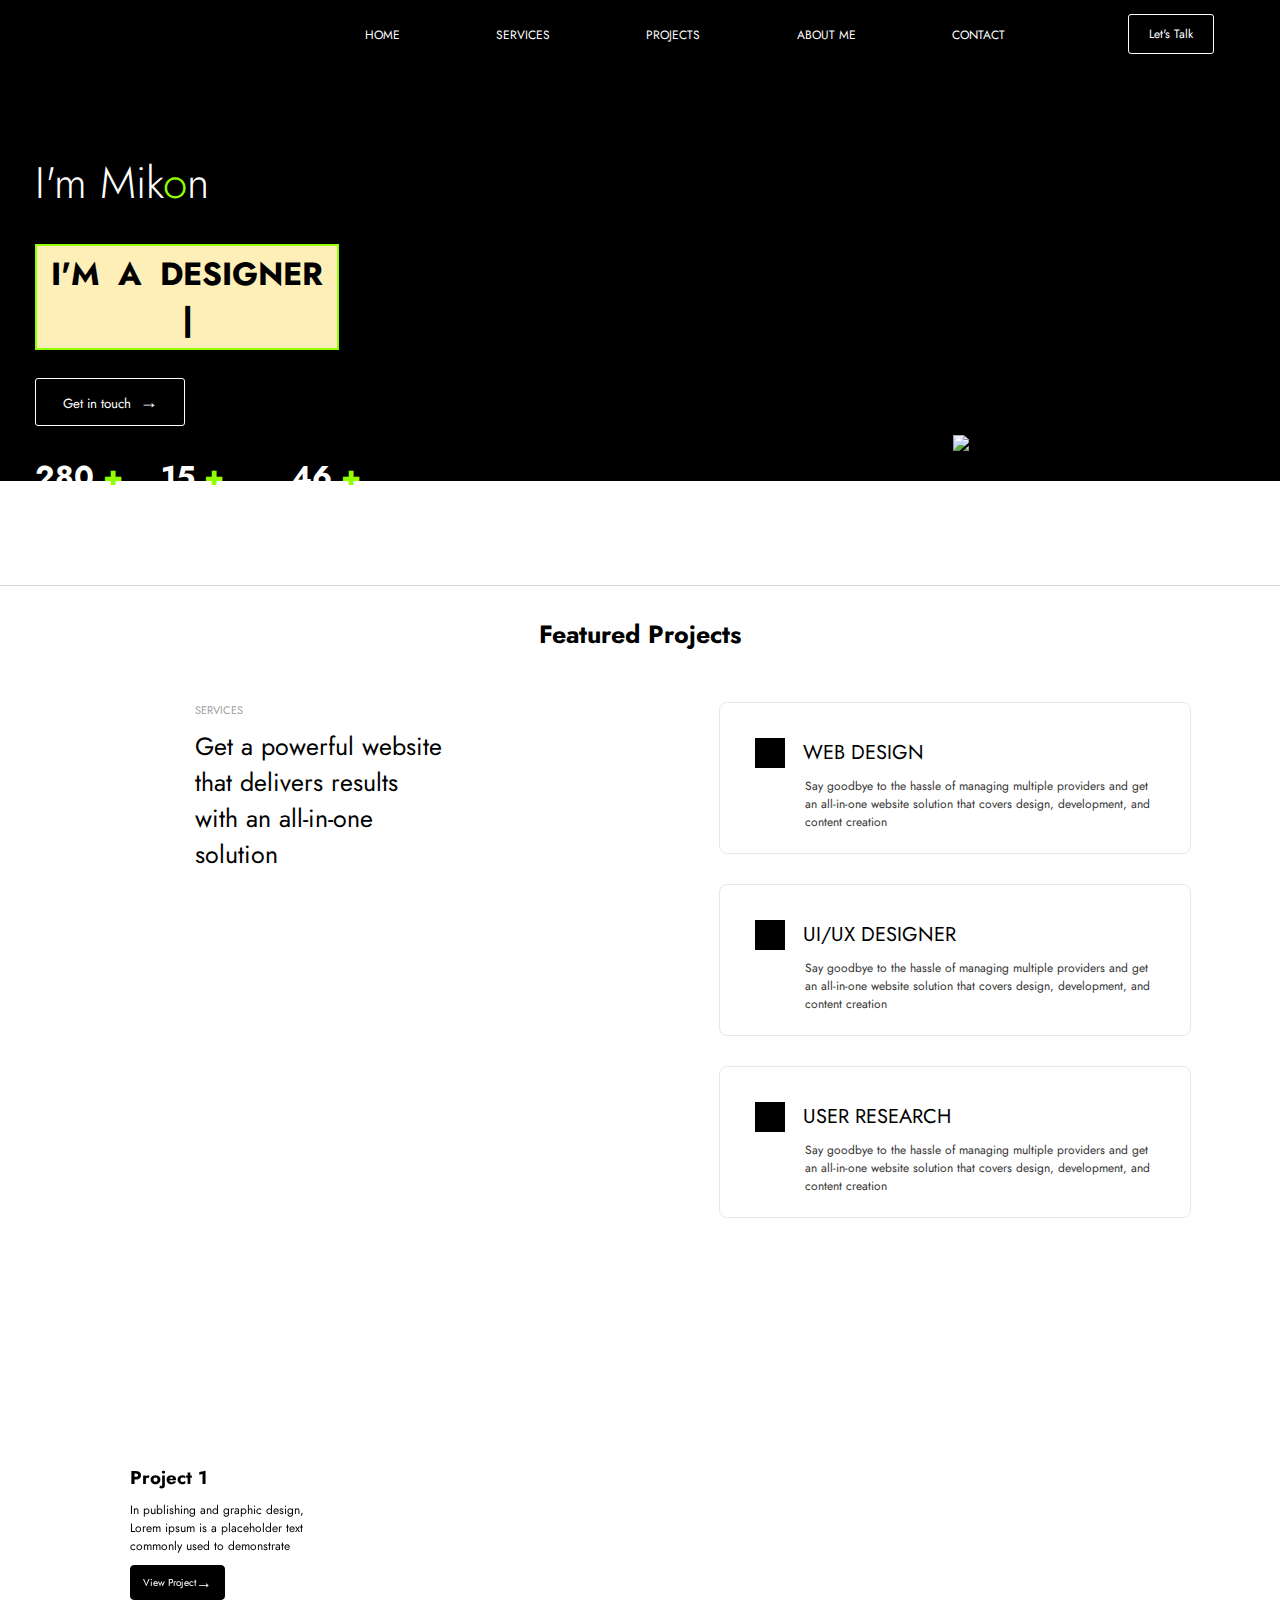
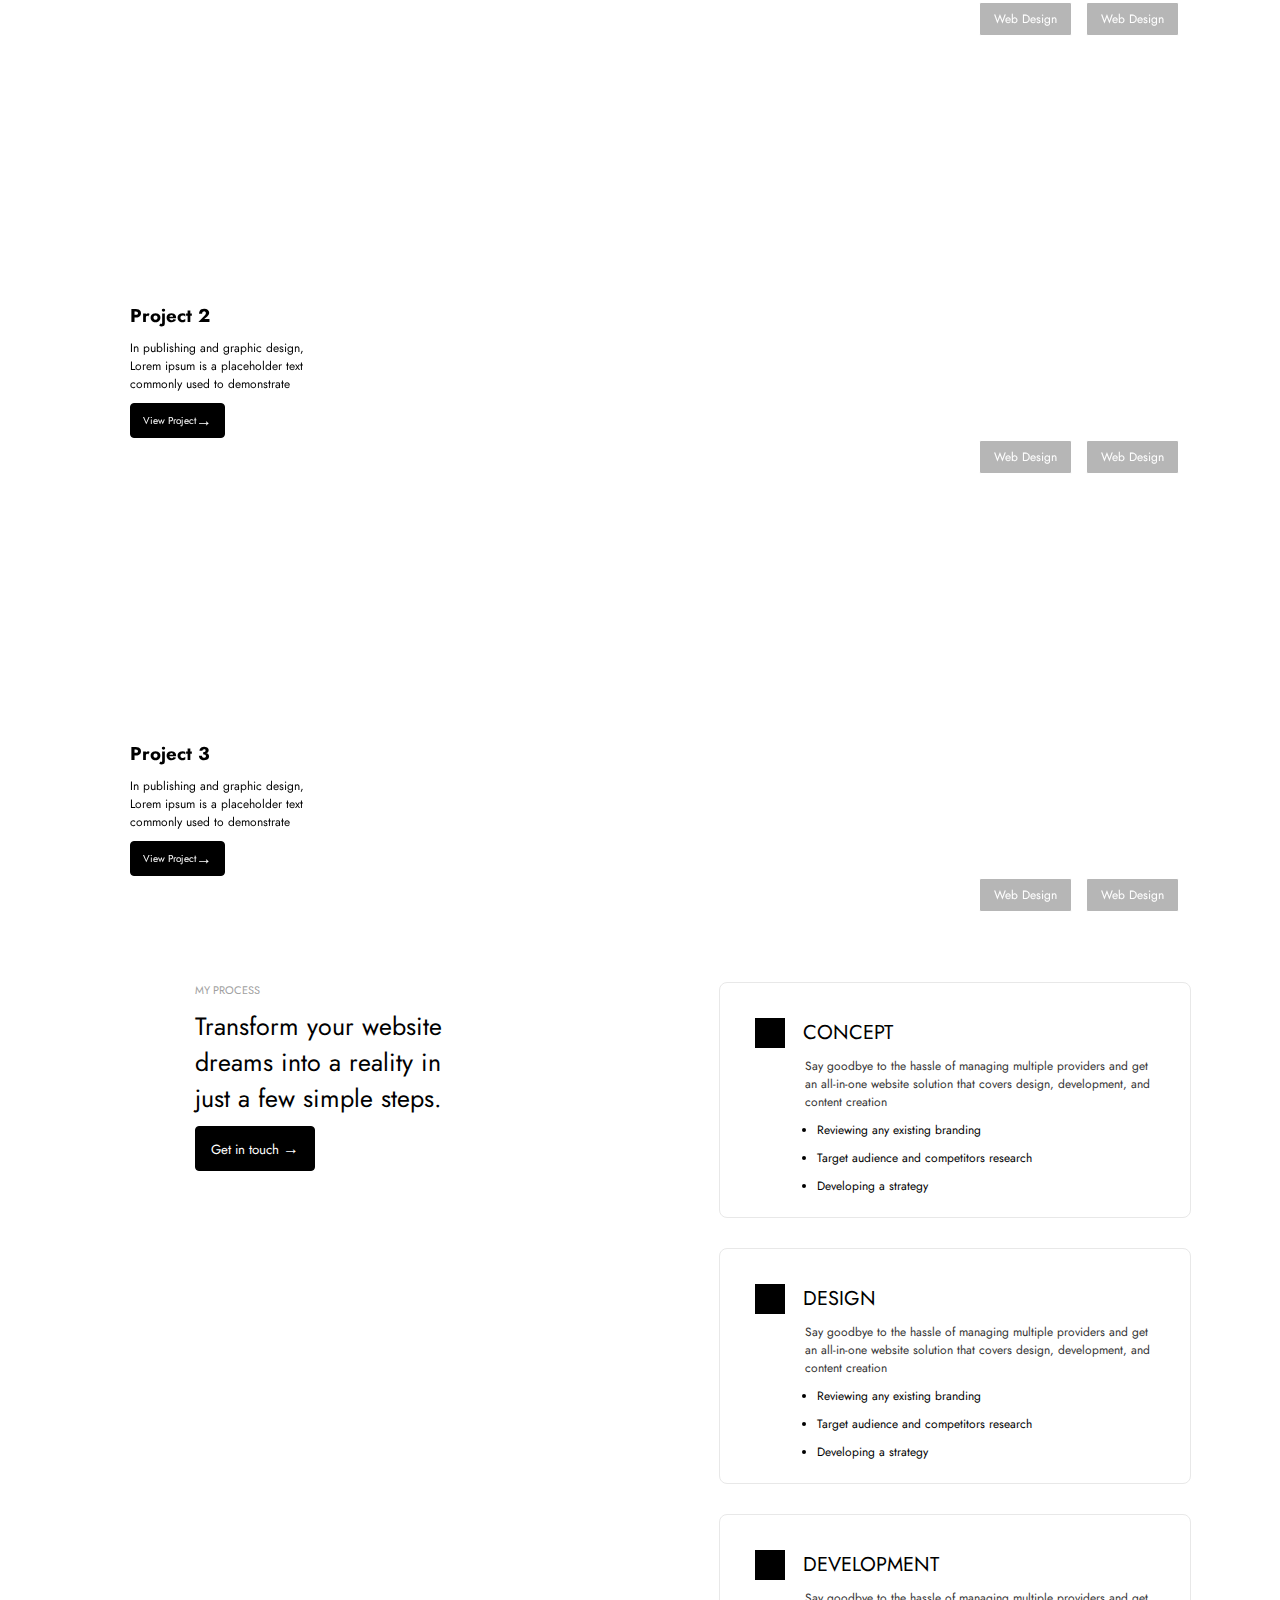
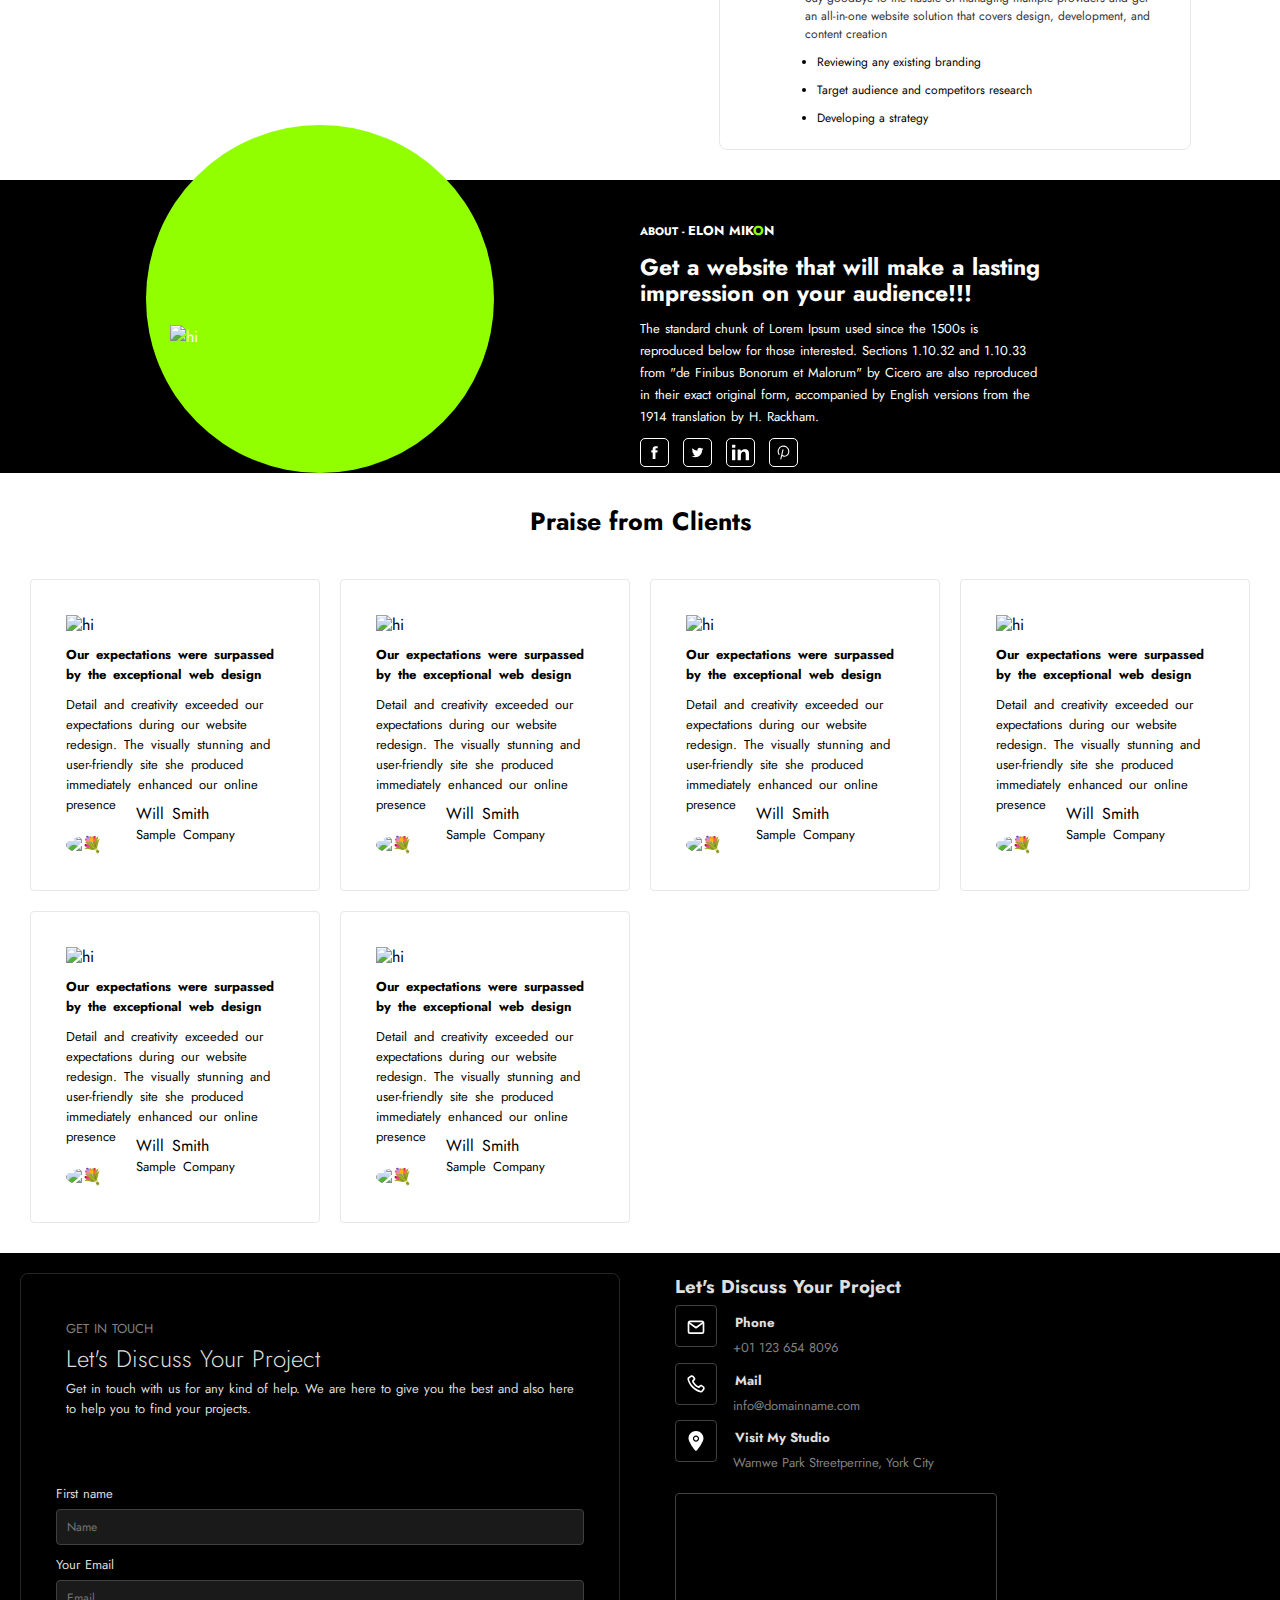
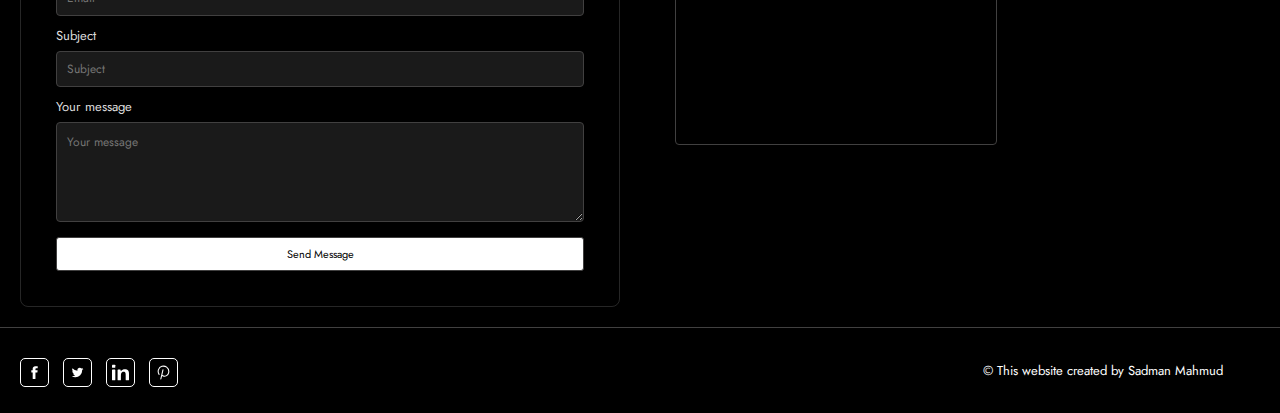
==== commit c8f89d19: "commit for practice" ====
--- a/Website/index.html
+++ b/Website/index.html
@@ -15,7 +15,7 @@
       <header>
 
         <div class="LoGo">
-          <img src="/white colour my logo.png" alt="">
+          <img src="/HTML-and-CSS-Practice/white colour my logo.png" alt="">
           <!-- <p>Ta<span>o</span>fiq</p> -->
           <!-- <p>Mik<span>o</span>n</p> -->
         </div>
@@ -98,7 +98,7 @@
         <!-- <svg viewBox="0 0 24 24" fill="none" xmlns="http://www.w3.org/2000/svg"><g id="SVGRepo_bgCarrier" stroke-width="0"></g><g id="SVGRepo_tracerCarrier" stroke-linecap="round" stroke-linejoin="round"></g><g id="SVGRepo_iconCarrier"> <path d="M9.60966 5.86016C8.24522 6.40538 7.563 6.67798 7.48069 7.24324C7.39837 7.80849 7.97047 8.29204 9.11468 9.25915L9.4107 9.50935C9.73584 9.78417 9.89842 9.92158 9.99161 10.1089C10.0848 10.2962 10.0981 10.5121 10.1246 10.9441L10.1488 11.3373C10.2421 12.8574 10.2888 13.6174 10.7828 13.8794C11.2768 14.1414 11.8909 13.7319 13.1191 12.9129L13.4368 12.701C13.7858 12.4683 13.9603 12.3519 14.1599 12.32C14.3595 12.288 14.5616 12.344 14.9657 12.456L15.3336 12.558C16.7558 12.9522 17.4669 13.1493 17.8545 12.746C18.2421 12.3427 18.0495 11.6061 17.6644 10.1328M17.999 7.83522C18.7845 6.55883 19.1773 5.92063 18.9229 5.40935C18.6685 4.89806 17.9354 4.85229 16.4691 4.76076L16.0898 4.73708C15.6731 4.71107 15.4648 4.69807 15.2839 4.60208C15.1029 4.5061 14.9698 4.338 14.7037 4.00181L14.4614 3.69574C13.5247 2.51266 13.0564 1.92112 12.5115 2.00845C11.9667 2.09577 11.7062 2.80412 11.1851 4.22083" stroke="#ffffff" stroke-width="1.5" stroke-linecap="round"></path> <path d="M7.44645 7.24121C5.11144 8.94915 3.32371 12.2158 4.24844 18.0004C5.06701 15.5892 7.53446 13.6579 10.2908 12.7283" stroke="#ffffff" stroke-width="1.5" stroke-linecap="round" stroke-linejoin="round"></path> <path d="M10.2808 16C10.2808 16 10.9135 17.3908 11.6935 17.8692C12.4735 18.3475 14 18.2808 14 18.2808C14 18.2808 12.6092 18.9135 12.1308 19.6935C11.6525 20.4735 11.7192 22 11.7192 22C11.7192 22 11.0865 20.6092 10.3065 20.1308C9.52652 19.6525 8 19.7192 8 19.7192C8 19.7192 9.39082 19.0865 9.86916 18.3065C10.3475 17.5265 10.2808 16 10.2808 16Z" stroke="#ffffff" stroke-linejoin="round"></path> <path d="M18.4795 15C18.4795 15 18.0577 15.9272 17.5377 16.2461C17.0177 16.565 16 16.5205 16 16.5205C16 16.5205 16.9272 16.9423 17.2461 17.4623C17.565 17.9823 17.5205 19 17.5205 19C17.5205 19 17.9423 18.0728 18.4623 17.7539C18.9823 17.435 20 17.4795 20 17.4795C20 17.4795 19.0728 17.0577 18.7539 16.5377C18.435 16.0177 18.4795 15 18.4795 15Z" stroke="#ffffff" stroke-linejoin="round"></path> </g></svg> -->
       </div>
 
-      <img class="profile" src="https://shtheme.com/demosd/mikon/wp-content/uploads/2023/09/about-me.png" loading="lazy">
+      <img class="profile" src="https://shtheme.com/demosd/mikon/wp-content/uploads/2023/09/about-me.png" alt="Hero Img">
       <!-- <img src="https://niloydeveloper.com/wp-content/uploads/2023/10/niloy-website-wordpress-developer-professional-web-development-niloy-home-page-hero-section.png" alt="" class="profile"> -->
     </div>
     </section>
--- a/Website/style.css
+++ b/Website/style.css
@@ -3,6 +3,7 @@
 *{
     margin: 0;
     padding: 0;
+    font-family: "Jost", sans-serif;
     font-family: "Jost", sans-serif;
 }
 
@@ -12,7 +13,7 @@
   ::-webkit-scrollbar-thumb {
     background-color: var(--mainColor);
     border-radius: 6px;
-    cursor:url(/pointer.png),auto;
+    cursor:pointer;
   }
   ::-webkit-scrollbar-thumb:active{
     background-color: #84de0d;
@@ -29,10 +30,6 @@
 :root{
     --mainColor:#91FF00;
     /* --mainColor:#D90429; */
-}
-
-body{
-    cursor: url(/My\ cursor.png), auto;
 }
 
 .container{
@@ -99,7 +96,7 @@
 .LoGo p{
     font-size: 33px;
     font-weight: bold;
-    cursor: url(/pointer.png),auto;
+    cursor:pointer;
     color: #fff;
 }
 .LoGo p span{
@@ -131,7 +128,7 @@
     font-size: 12px;
     color: white;
     text-decoration: none;
-    cursor:url(/pointer.png),auto;
+    cursor:pointer;
     text-transform: uppercase;
     transition: all 0.15s;
 }
@@ -151,7 +148,7 @@
     background-color: black;
     color: #fff;
     border: 1px solid white;
-    cursor: url(/pointer.png),auto;
+    cursor: pointer;
     font-size: 12px;
 }
 .lastText button:hover{
@@ -168,7 +165,7 @@
     padding: 5px 8px;
     border-radius: 3px;
     transition: all 0.15s;    
-    cursor: url(/pointer.png),auto;
+    cursor: pointer;
     display: none;
 }
 .menu:hover{
@@ -218,7 +215,7 @@
     font-weight: 300;
 }
 .left span{
-    cursor: url(/pointer.png),auto;
+    cursor: pointer;
 }
 #myName span span{
     color: var(--mainColor);
@@ -238,7 +235,7 @@
     background-color: black;
     color: #fff;
     border: 1px solid white;
-    cursor: url(/pointer.png),auto;
+    cursor: pointer;
     width: 150px;
     text-align: center;
 }
@@ -328,7 +325,7 @@
         text-align: center;
     }
     .right{
-    padding-bottom: 10px;
+    padding-bottom: 15px;
     }
     .profile{
         width: 250px;
@@ -477,7 +474,7 @@
     border-radius: 4px;
     margin-top: 10px;
     transition: all 0.15s;
-    cursor: url(/pointer.png),auto;
+    cursor: pointer;
 }
 .servicesLeft div button:hover{
     background-color: #fff;
@@ -509,9 +506,7 @@
 /* Main */
 
 main{
-    /* border: 1px solid red; */
-    display: grid;
-    /* grid-template-rows: 1fr 1fr 1fr; */
+    display: grid;
     margin-top: 30px;
     width: 90%;
     justify-self: center;
@@ -530,7 +525,7 @@
     background-color: #E8E8E8;
     max-width:200px ;
     padding: 35px;
-    cursor: url(/pointer.png),auto;
+    cursor: pointer;
     margin: 180px 0px 30px 30px;
     border-radius: 4px;
     background: #fff;
@@ -550,7 +545,7 @@
     border-radius: 4px;
     align-items: center;
     display: flex;
-    cursor: url(/pointer.png),auto;
+    cursor: pointer;
     transition: all 0.15s;
 }
 .pBox button:hover{
@@ -578,13 +573,13 @@
     margin: 0 7px;
     font-size: 14px;
     padding: 7px 14px;
-    background: black;
+    background: rgba(0, 0, 0, 0.288);
     color: #fff;
     backdrop-filter: blur(16px);
     border: 1px solid white;
     font-size: 12px;
-    border-radius: 4px;
-    cursor:url(/pointer.png),auto;
+    border-radius: 2px;
+    cursor:pointer;
     text-transform: capitalize;
     transition: all 0.15s;
 }
@@ -729,7 +724,7 @@
     padding: 5px;
     border-radius: 5px;
     border: 1px solid  rgb(255, 255, 255);
-    cursor: url(/pointer.png),auto;
+    cursor: pointer;
     transition: all 0.15s;
 }
 .fb{
@@ -750,7 +745,6 @@
     justify-content: center;
     align-items: center;
     line-height: 20px;
-    /* width: 400px; */
     word-spacing: 3px;
     gap: 20px;
     padding: 30px;
@@ -758,9 +752,7 @@
 
 .Box{
     border:1px solid #E8E8E8;
-    /* width: 290px; */
     margin: auto;
-    /* height: 300px; */
     border-radius: 4px;
     padding: 35px;
 }
@@ -848,13 +840,13 @@
     margin-top: 10px;
     margin-bottom: 5px;
     font-size: 13px;
-    cursor: url(/pointer.png),auto;
+    cursor: pointer;
 }
 
 .btn{
     border: 1px solid #414040;
     font-size: 11px;
-    cursor: url(/pointer.png),auto;
+    cursor: pointer;
     padding: 8px 10px;
     background-color: #ffffff;
     border-radius: 3px;
@@ -910,7 +902,7 @@
     padding: 10px;
     border: 1px solid #414040;
     border-radius: 4px;
-    cursor: url(/pointer.png),auto;
+    cursor: pointer;
 }
 
 .pmvInformation h5{
@@ -929,7 +921,6 @@
 .map{
     width: 300px;
     height: 230px;
-    /* margin: auto; */
     margin-top: 20px;
     padding: 10px;
     border: 1px solid #414040;
@@ -986,7 +977,7 @@
     padding: 5px;
     border-radius: 5px;
     border: 1px solid  rgb(255, 255, 255);
-    cursor: url(/pointer.png),auto;
+    cursor: pointer;
     transition: all 0.15s;
 }
 .fb2{
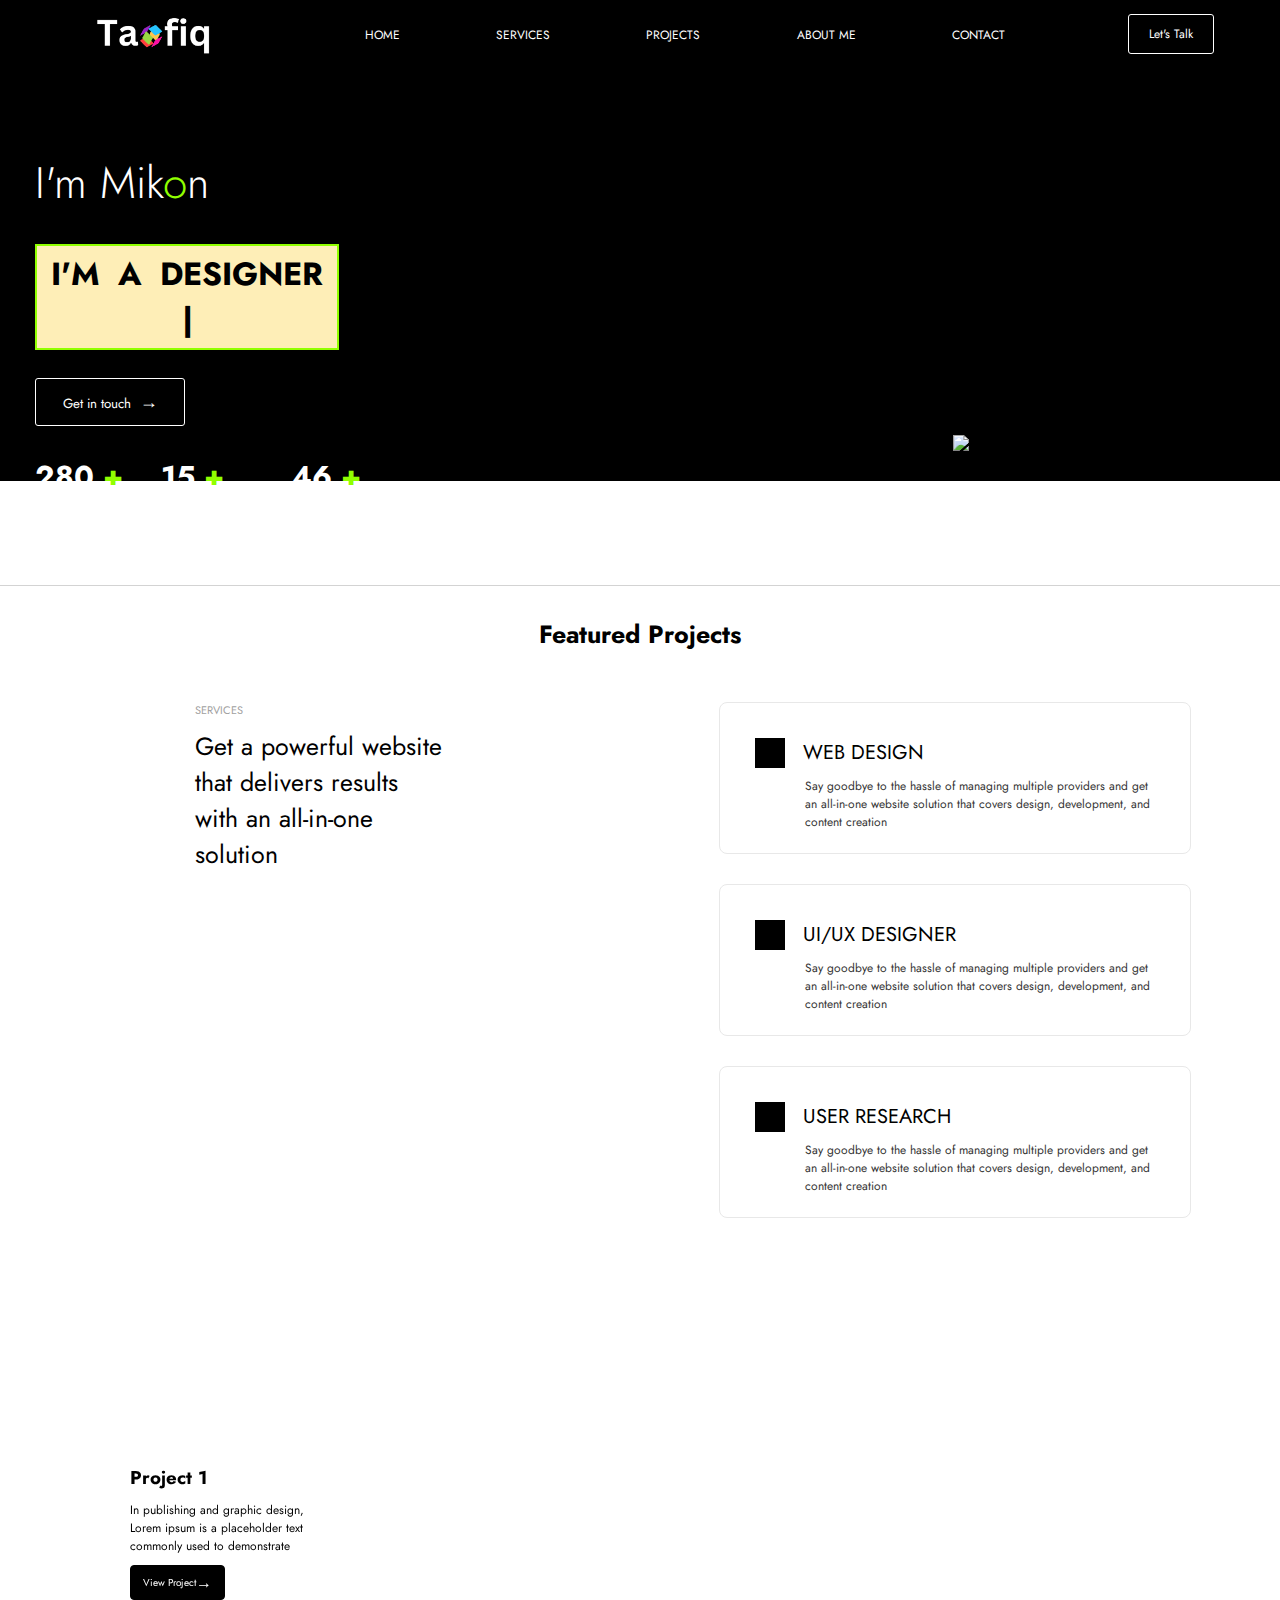
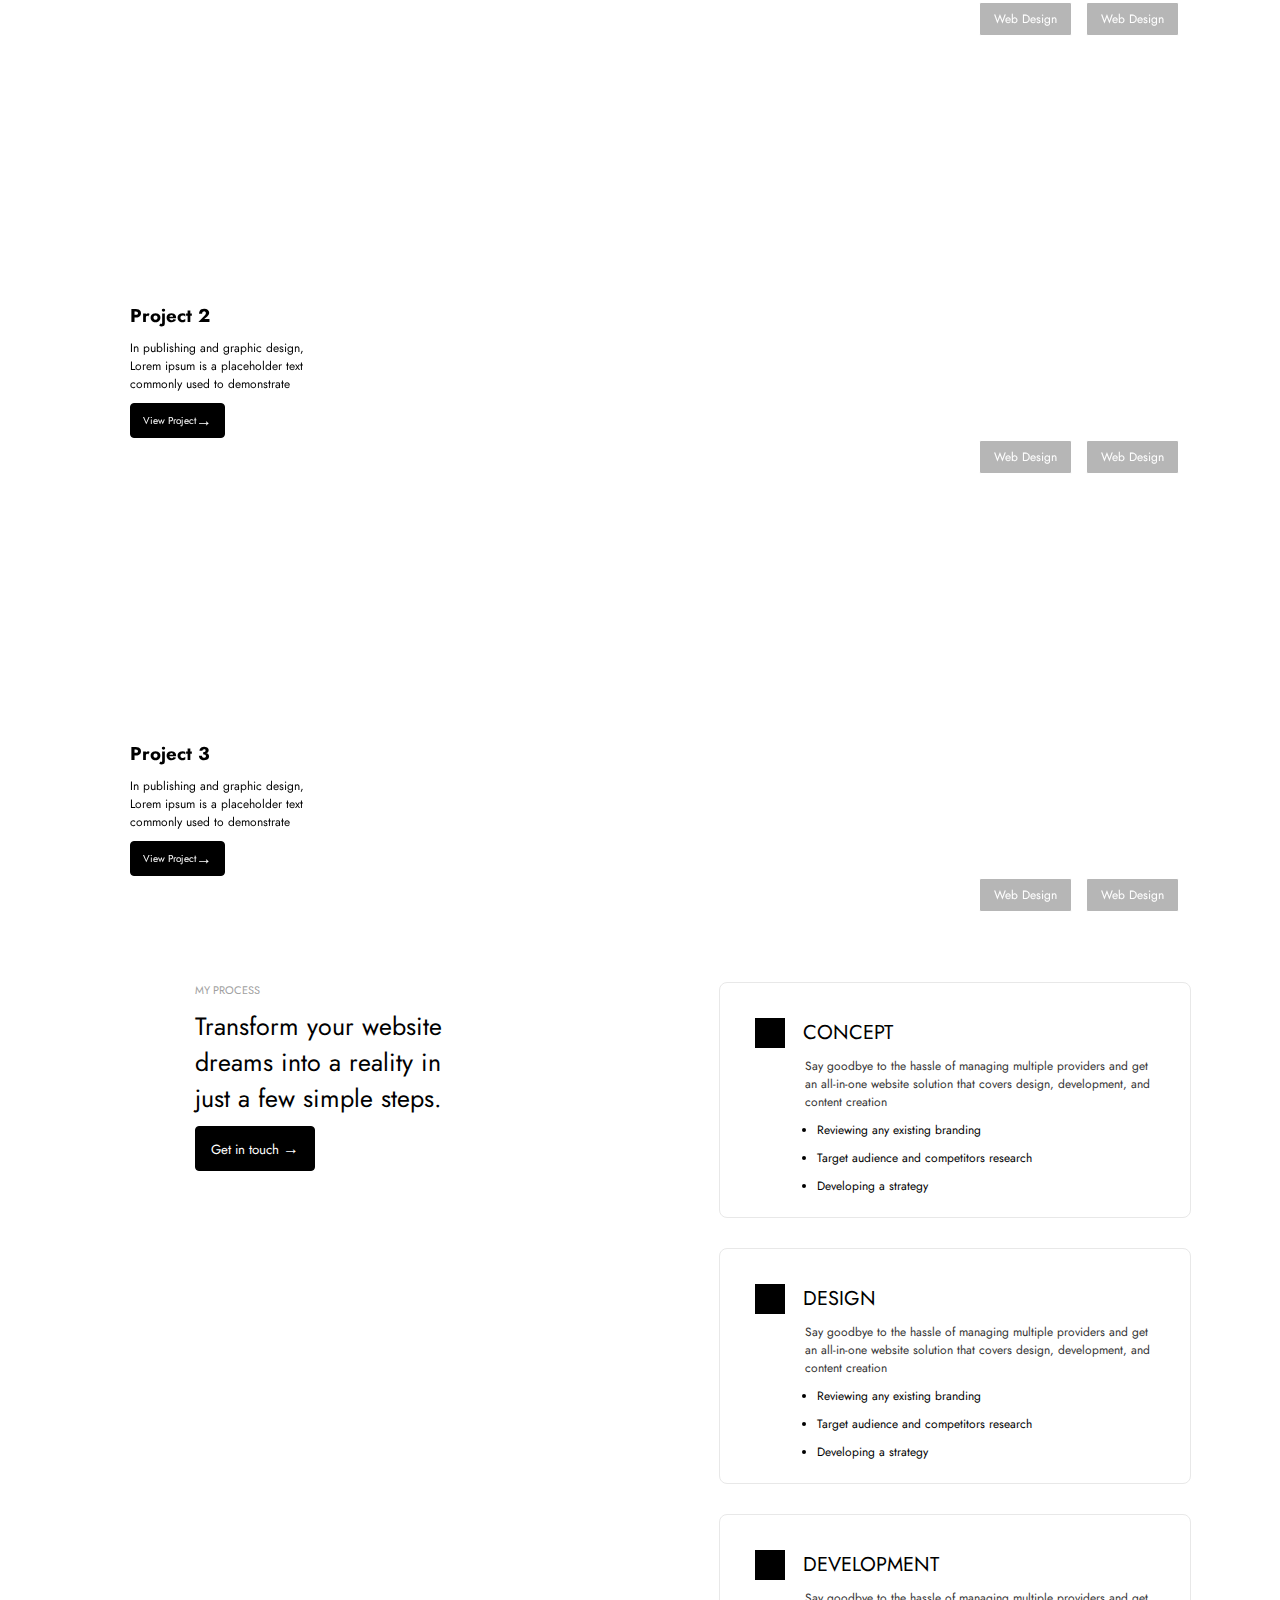
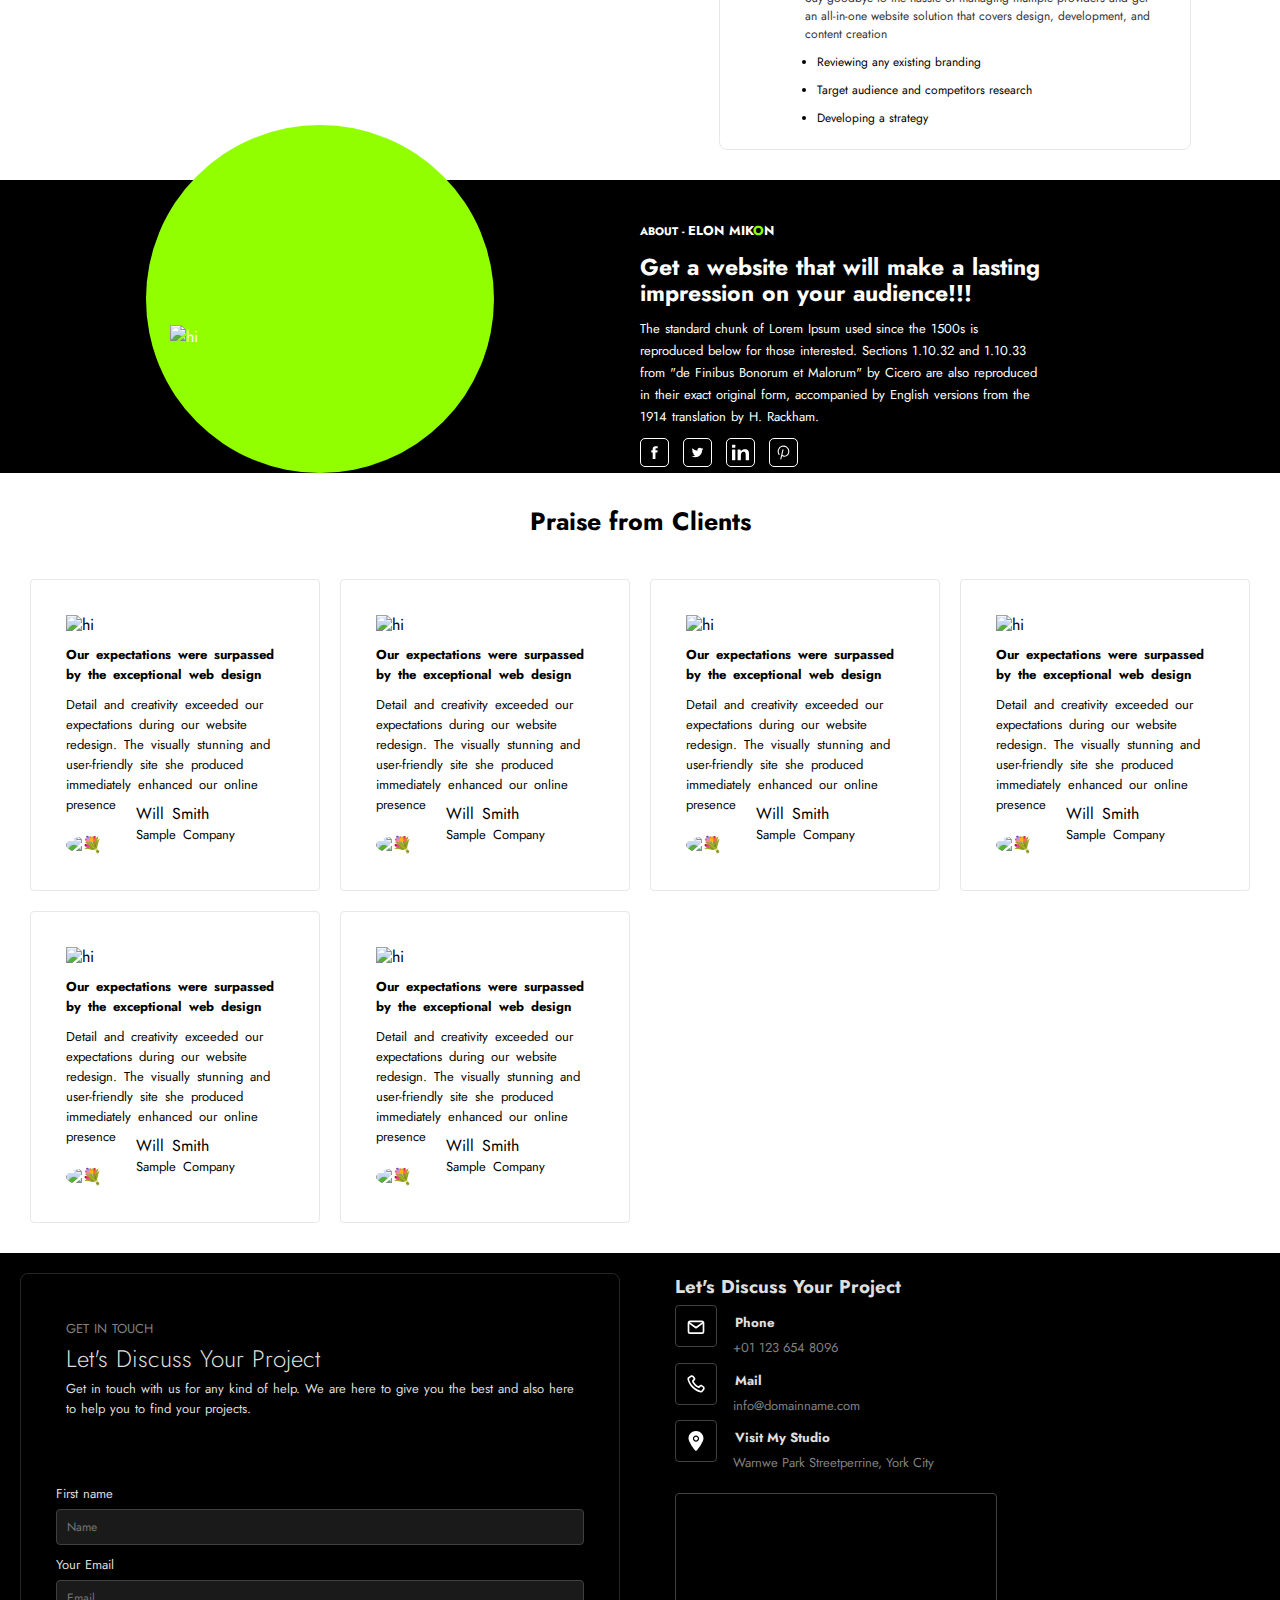
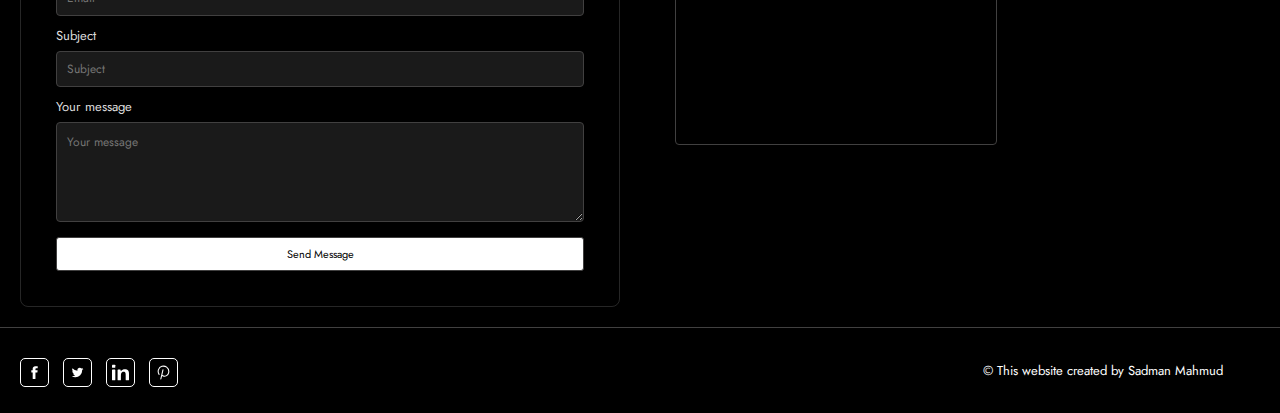
==== commit bbff6cd6: "commit for practice" ====
--- a/Website/index.html
+++ b/Website/index.html
@@ -15,7 +15,7 @@
       <header>
 
         <div class="LoGo">
-          <img src="/HTML-and-CSS-Practice/white colour my logo.png" alt="">
+          <img src="/white colour my logo.png" alt="">
           <!-- <p>Ta<span>o</span>fiq</p> -->
           <!-- <p>Mik<span>o</span>n</p> -->
         </div>
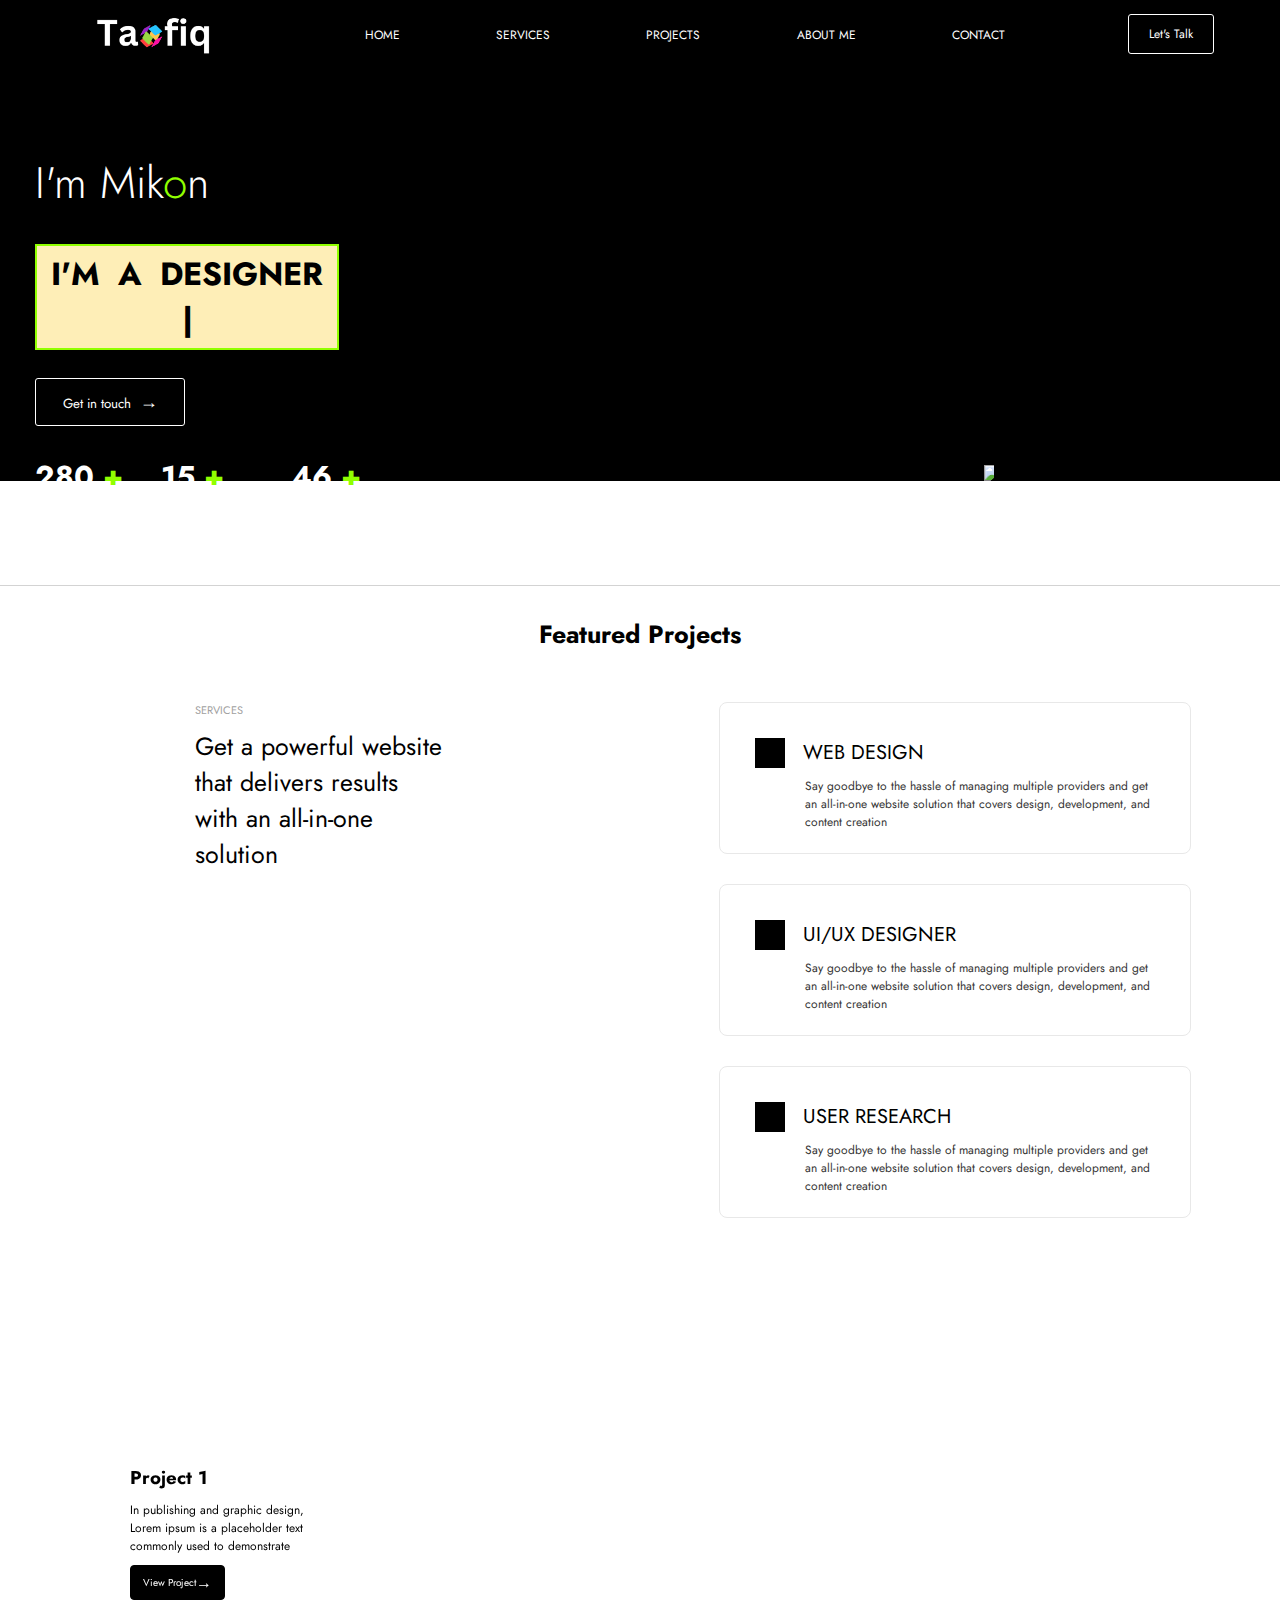
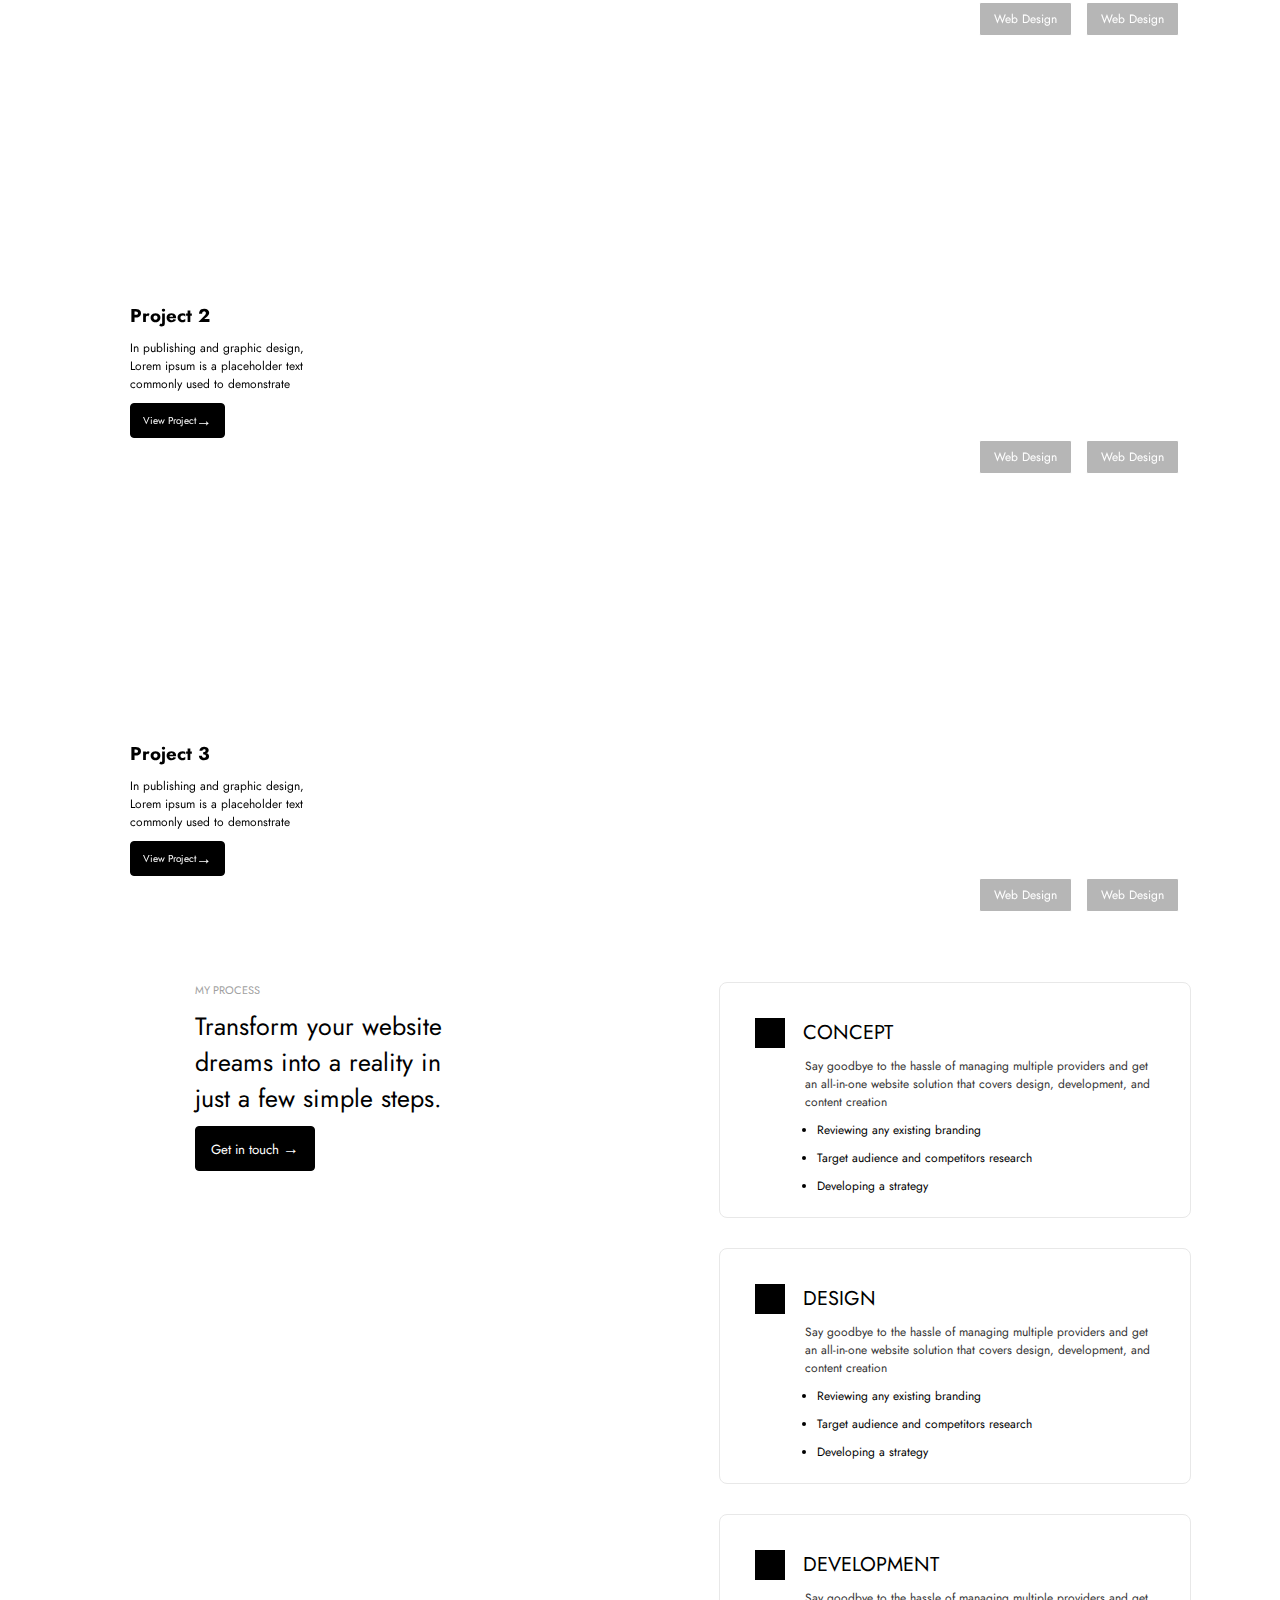
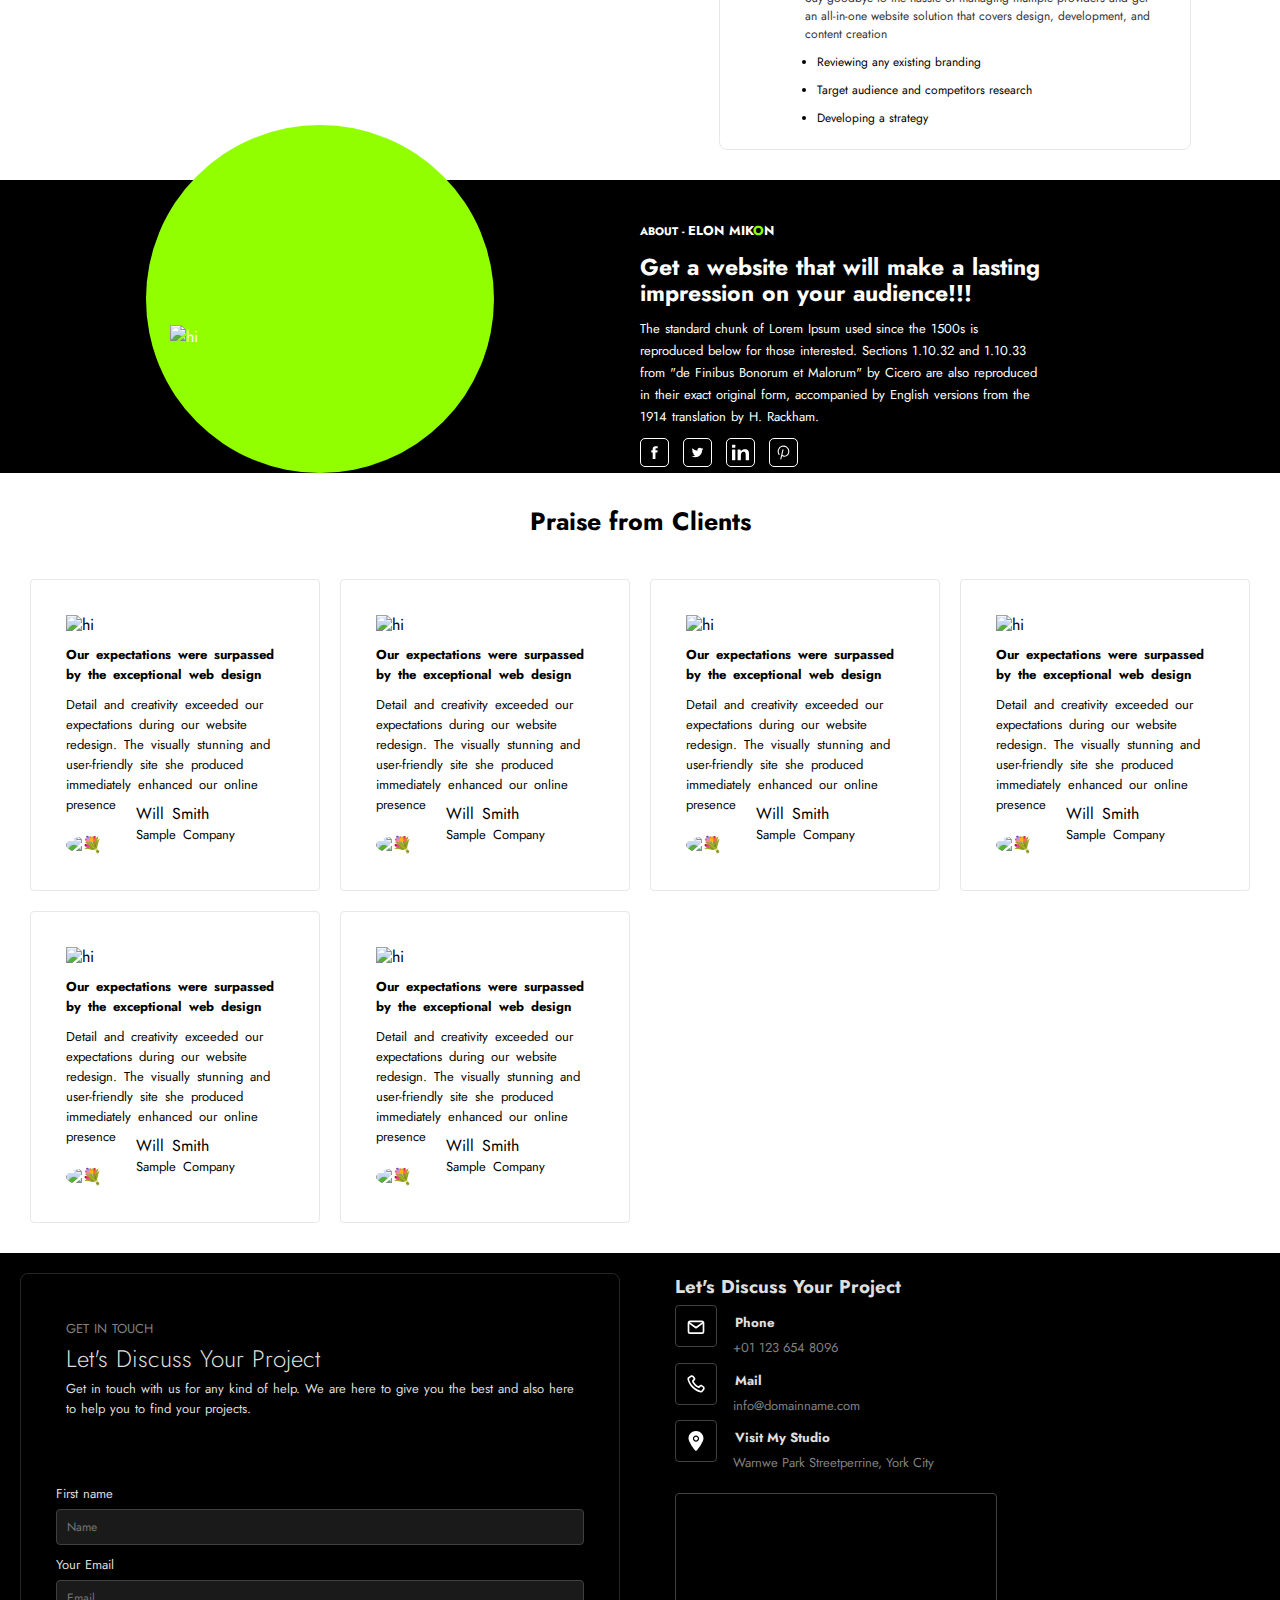
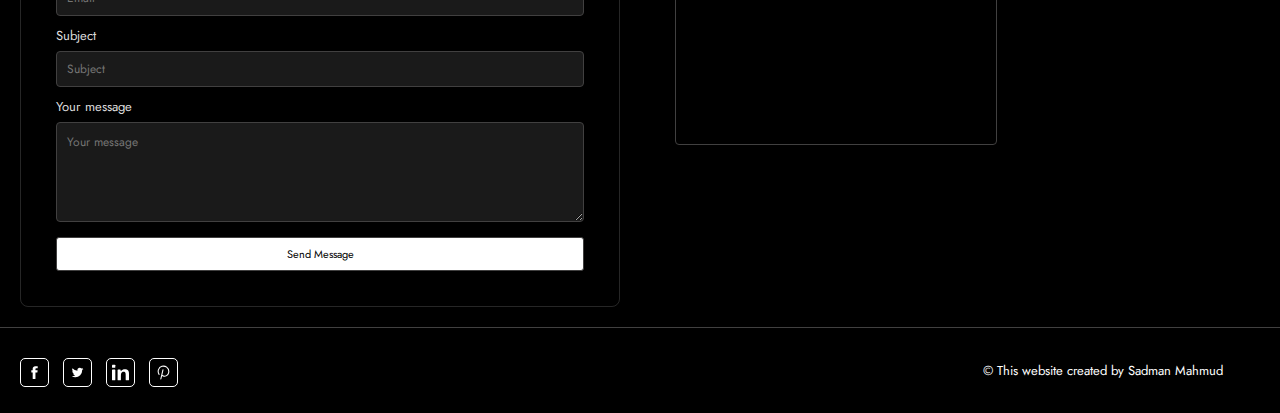
==== commit cc4d41d1: "nothing" ====
--- a/Website/index.html
+++ b/Website/index.html
@@ -98,7 +98,7 @@
         <!-- <svg viewBox="0 0 24 24" fill="none" xmlns="http://www.w3.org/2000/svg"><g id="SVGRepo_bgCarrier" stroke-width="0"></g><g id="SVGRepo_tracerCarrier" stroke-linecap="round" stroke-linejoin="round"></g><g id="SVGRepo_iconCarrier"> <path d="M9.60966 5.86016C8.24522 6.40538 7.563 6.67798 7.48069 7.24324C7.39837 7.80849 7.97047 8.29204 9.11468 9.25915L9.4107 9.50935C9.73584 9.78417 9.89842 9.92158 9.99161 10.1089C10.0848 10.2962 10.0981 10.5121 10.1246 10.9441L10.1488 11.3373C10.2421 12.8574 10.2888 13.6174 10.7828 13.8794C11.2768 14.1414 11.8909 13.7319 13.1191 12.9129L13.4368 12.701C13.7858 12.4683 13.9603 12.3519 14.1599 12.32C14.3595 12.288 14.5616 12.344 14.9657 12.456L15.3336 12.558C16.7558 12.9522 17.4669 13.1493 17.8545 12.746C18.2421 12.3427 18.0495 11.6061 17.6644 10.1328M17.999 7.83522C18.7845 6.55883 19.1773 5.92063 18.9229 5.40935C18.6685 4.89806 17.9354 4.85229 16.4691 4.76076L16.0898 4.73708C15.6731 4.71107 15.4648 4.69807 15.2839 4.60208C15.1029 4.5061 14.9698 4.338 14.7037 4.00181L14.4614 3.69574C13.5247 2.51266 13.0564 1.92112 12.5115 2.00845C11.9667 2.09577 11.7062 2.80412 11.1851 4.22083" stroke="#ffffff" stroke-width="1.5" stroke-linecap="round"></path> <path d="M7.44645 7.24121C5.11144 8.94915 3.32371 12.2158 4.24844 18.0004C5.06701 15.5892 7.53446 13.6579 10.2908 12.7283" stroke="#ffffff" stroke-width="1.5" stroke-linecap="round" stroke-linejoin="round"></path> <path d="M10.2808 16C10.2808 16 10.9135 17.3908 11.6935 17.8692C12.4735 18.3475 14 18.2808 14 18.2808C14 18.2808 12.6092 18.9135 12.1308 19.6935C11.6525 20.4735 11.7192 22 11.7192 22C11.7192 22 11.0865 20.6092 10.3065 20.1308C9.52652 19.6525 8 19.7192 8 19.7192C8 19.7192 9.39082 19.0865 9.86916 18.3065C10.3475 17.5265 10.2808 16 10.2808 16Z" stroke="#ffffff" stroke-linejoin="round"></path> <path d="M18.4795 15C18.4795 15 18.0577 15.9272 17.5377 16.2461C17.0177 16.565 16 16.5205 16 16.5205C16 16.5205 16.9272 16.9423 17.2461 17.4623C17.565 17.9823 17.5205 19 17.5205 19C17.5205 19 17.9423 18.0728 18.4623 17.7539C18.9823 17.435 20 17.4795 20 17.4795C20 17.4795 19.0728 17.0577 18.7539 16.5377C18.435 16.0177 18.4795 15 18.4795 15Z" stroke="#ffffff" stroke-linejoin="round"></path> </g></svg> -->
       </div>
 
-      <img class="profile" src="https://shtheme.com/demosd/mikon/wp-content/uploads/2023/09/about-me.png" alt="Hero Img">
+      <img class="profile" src="https://shtheme.com/demosd/mikon/wp-content/uploads/2023/09/about-me.png" loading="lazy">
       <!-- <img src="https://niloydeveloper.com/wp-content/uploads/2023/10/niloy-website-wordpress-developer-professional-web-development-niloy-home-page-hero-section.png" alt="" class="profile"> -->
     </div>
     </section>
--- a/Website/style.css
+++ b/Website/style.css
@@ -3,7 +3,6 @@
 *{
     margin: 0;
     padding: 0;
-    font-family: "Jost", sans-serif;
     font-family: "Jost", sans-serif;
 }
 
